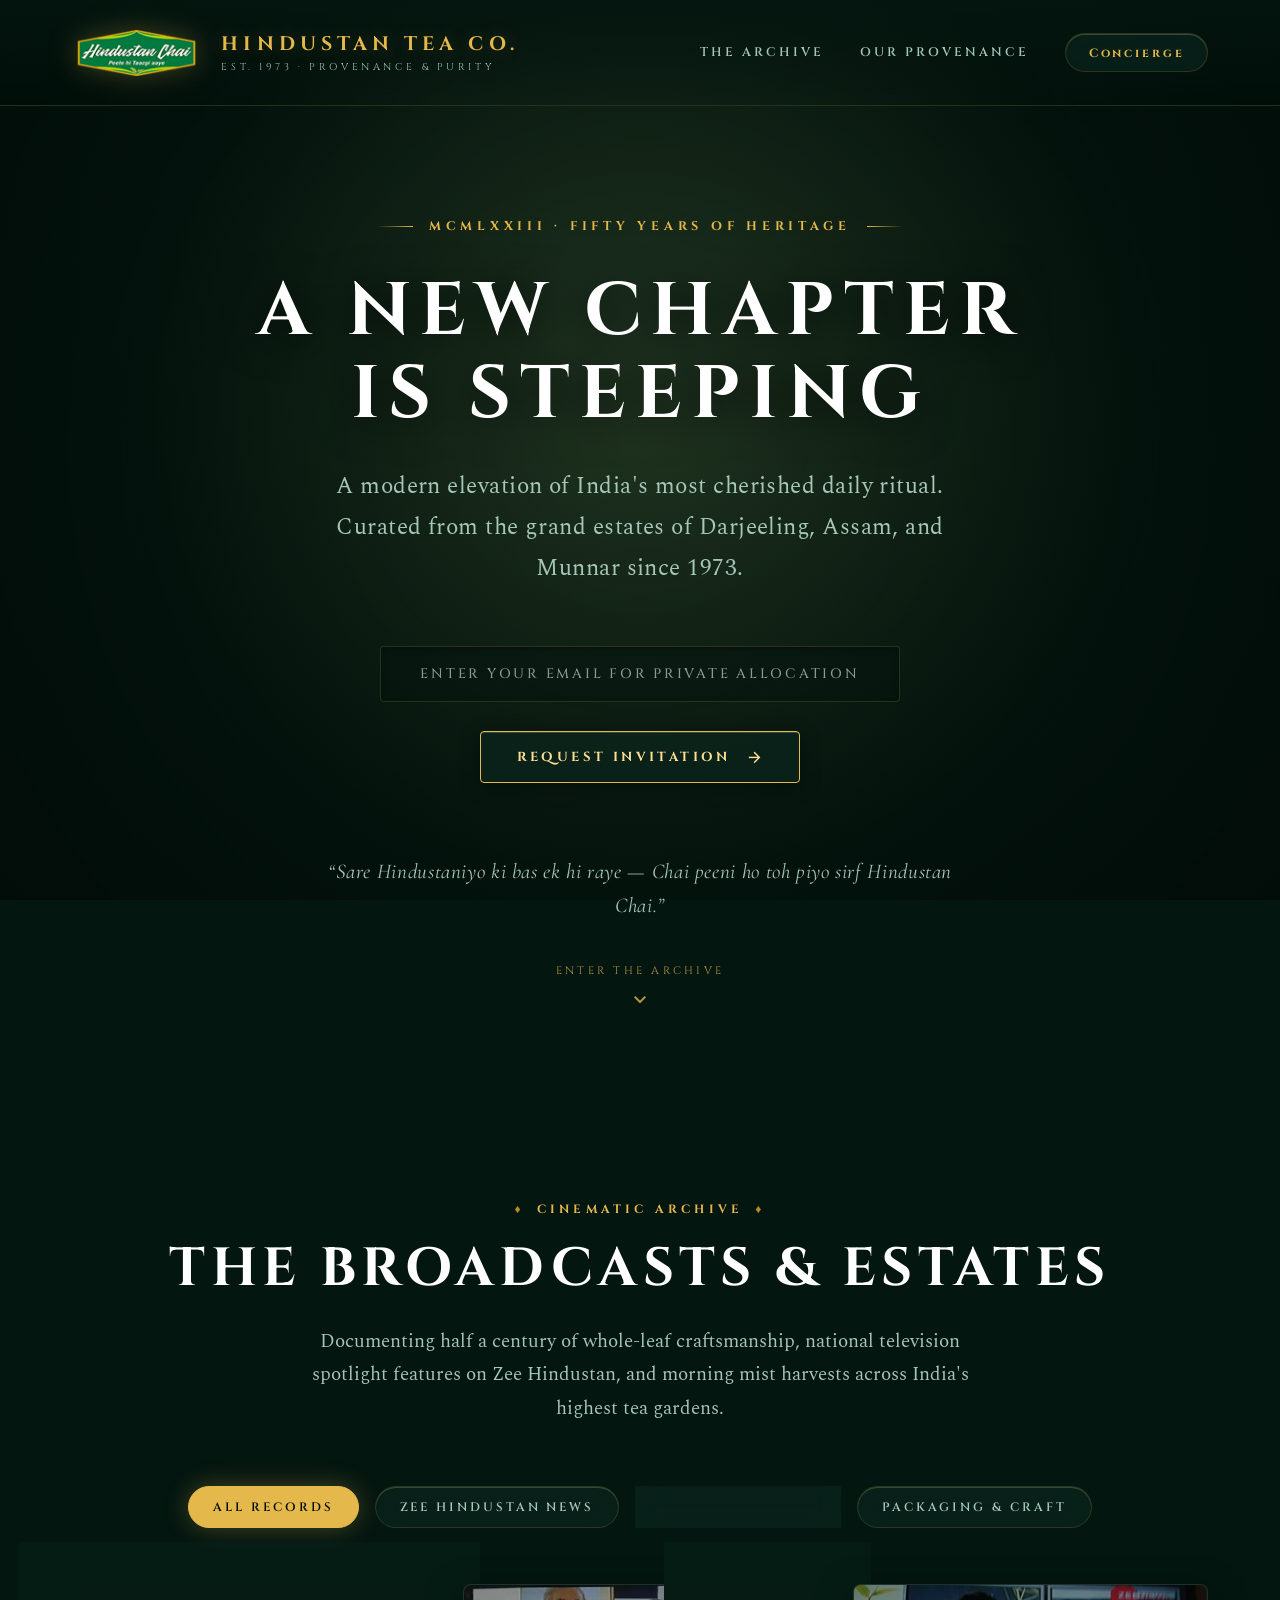
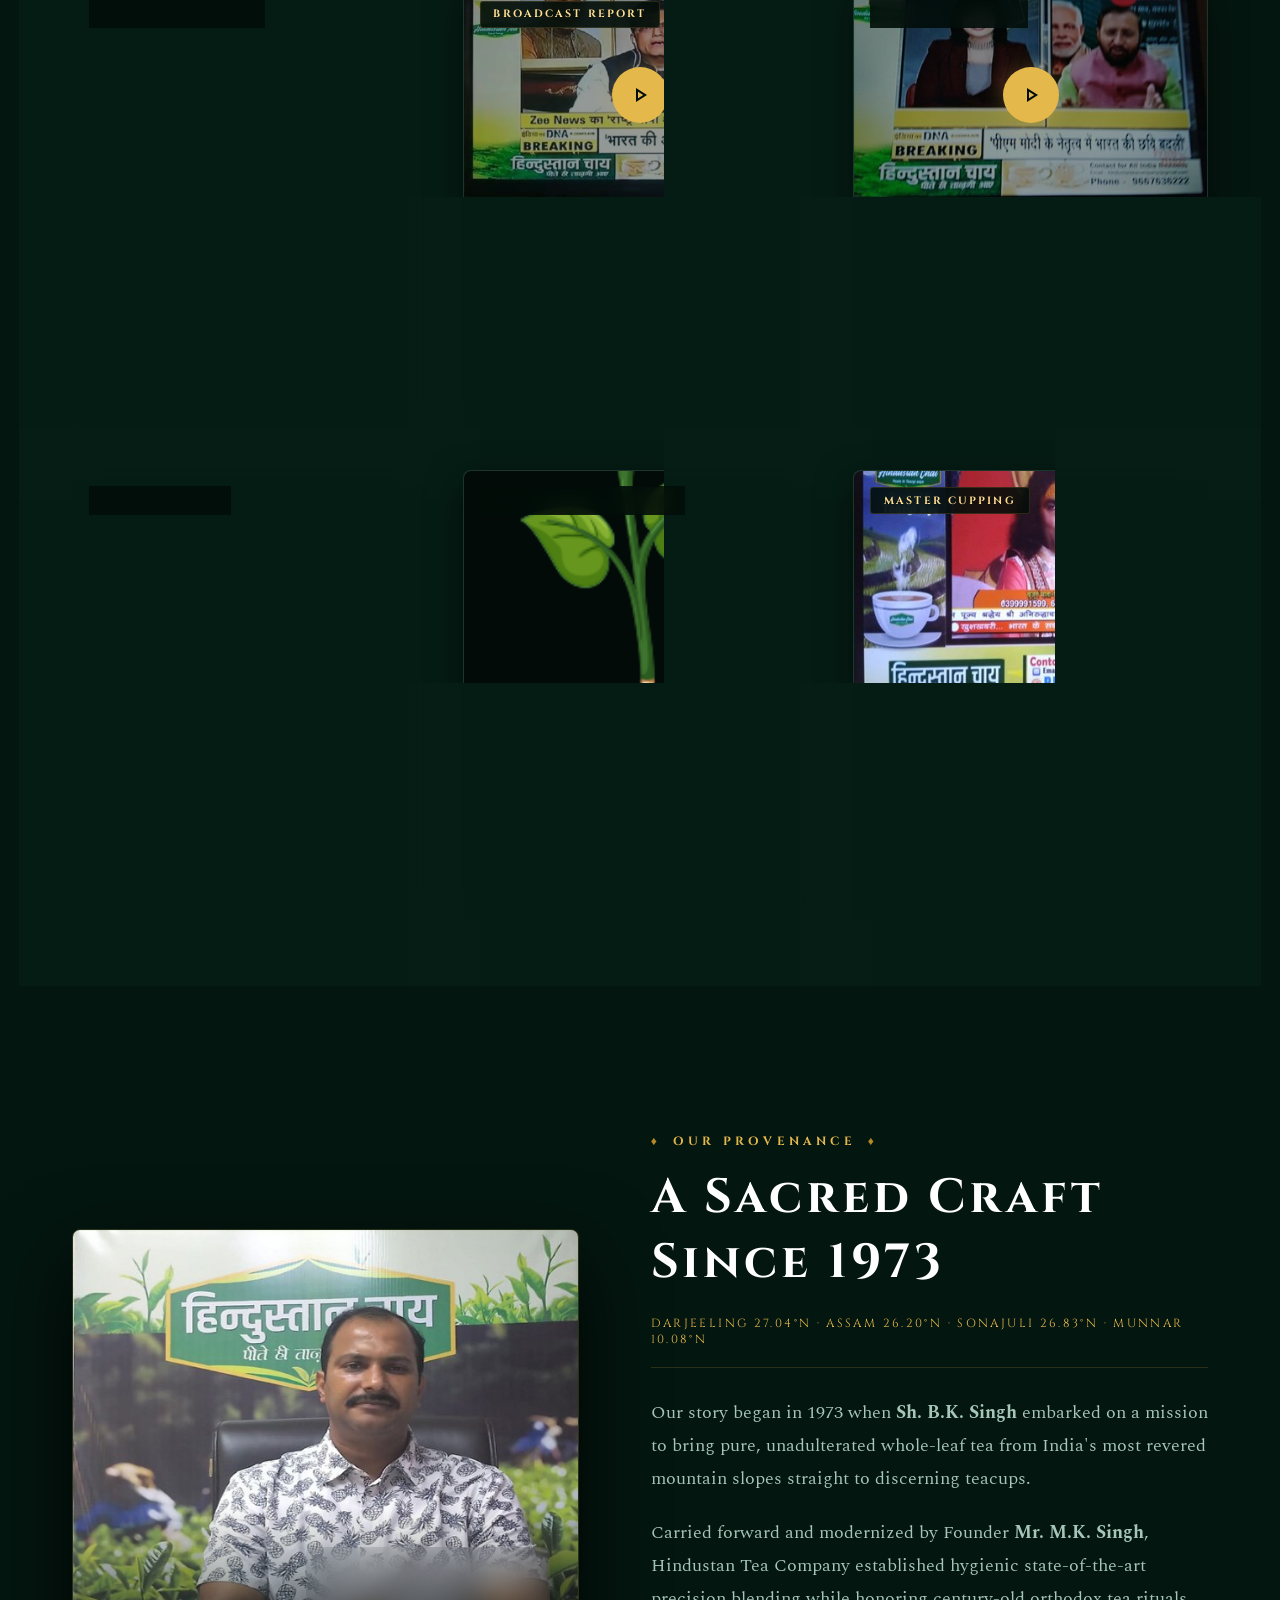
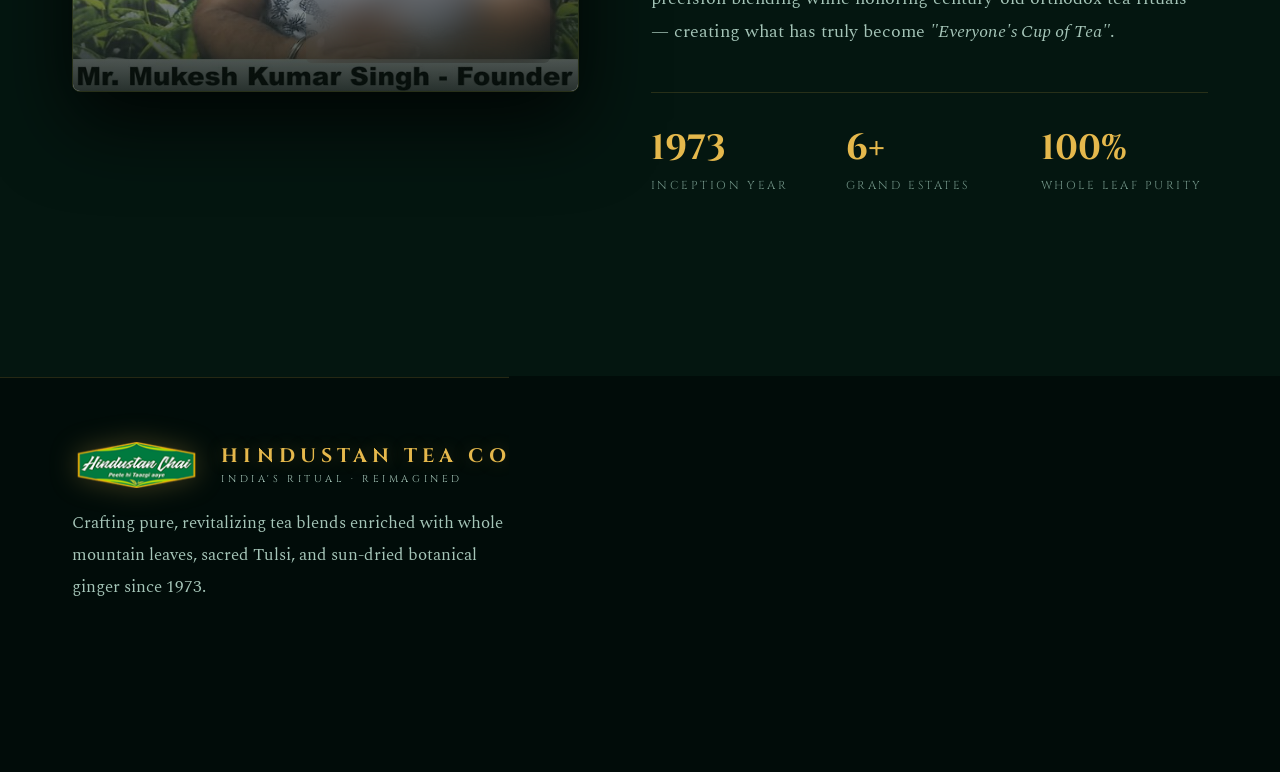
==== index.html @ a5b09a23 "style: elevate typography, editorial rhythm, and directional lighting with Impeccable taste" ====
<!DOCTYPE html>
<html lang="en">
<head>
  <meta charset="UTF-8">
  <meta name="viewport" content="width=device-width, initial-scale=1.0">
  <title>Hindustan Tea Co. — Heritage Since 1973</title>
  <meta name="description" content="Hindustan Tea Company. India's finest tea manufacturer since 1973. Explore our cinematic media archive, national broadcasts, and single-estate provenance.">
  <link rel="stylesheet" href="style.css">
  <link rel="icon" type="image/png" href="assets/legacy/favicon.png">
</head>
<body>

  <!-- A11y Skip Link -->
  <a href="#main-content" class="skip-link">Skip to main content</a>

  <!-- Background Cinematic Video -->
  <div class="video-background-wrapper" aria-hidden="true">
    <video id="bg-video" class="video-background" autoplay loop muted playsinline>
      <source src="assets/videos/tea_bg.mp4" type="video/mp4">
      <source src="https://www.pexels.com/download/video/33536339/" type="video/mp4">
    </video>
    <div class="video-overlay"></div>
  </div>

  <!-- Interactive Ambient Glow -->
  <div class="ambient-glow" id="ambient-glow" aria-hidden="true"></div>

  <!-- Top Navigation Bar -->
  <header class="site-header fade-in-up delay-1" role="banner">
    <a href="#" class="brand-wrapper" aria-label="Hindustan Tea Company Heritage">
      <img src="assets/legacy/w_logo.png" alt="Hindustan Tea Emblem" class="brand-logo-img">
      <div class="brand-text-block">
        <span class="brand-title">HINDUSTAN TEA CO.</span>
        <span class="brand-subtitle">EST. 1973 · PROVENANCE & PURITY</span>
      </div>
    </a>
    <nav class="nav-menu" aria-label="Primary navigation">
      <a href="#media-gallery" class="nav-link">The Archive</a>
      <a href="#legacy-story" class="nav-link">Our Provenance</a>
      <a href="#contact" class="nav-cta">Concierge</a>
    </nav>
  </header>

  <!-- Hero Landmark -->
  <main id="main-content">
    <section class="hero-main" aria-label="Introduction">
      <div class="hero-content">
        
        <!-- Heritage Seal Badge -->
        <div class="badge-wrapper fade-in-up delay-2">
          <div class="heritage-crest">
            <span class="crest-line"></span>
            <span class="crest-text">MCMLXXIII · FIFTY YEARS OF HERITAGE</span>
            <span class="crest-line"></span>
          </div>
        </div>

        <!-- Main Headline -->
        <h1 class="hero-headline fade-in-up delay-3" id="hero-title">
          A NEW CHAPTER IS STEEPING
        </h1>

        <!-- Subtitle Description -->
        <p class="hero-subtitle fade-in-up delay-4">
          A modern elevation of India's most cherished daily ritual. Curated from the grand estates of Darjeeling, Assam, and Munnar since 1973.
        </p>

        <!-- Private Tasting Allocation Form -->
        <form class="invitation-form fade-in-up delay-5" id="invitation-form" novalidate aria-label="Request Private Allocation Tasting">
          <label for="email-input" class="sr-only">Enter your email address for private tasting invitation</label>
          <div class="input-container">
            <input 
              type="email" 
              id="email-input" 
              class="email-input" 
              placeholder="ENTER YOUR EMAIL FOR PRIVATE ALLOCATION" 
              required 
              autocomplete="email"
              aria-describedby="email-hint"
            />
            <span id="email-hint" class="sr-only">We will send an exclusive tasting invitation and archival release notes.</span>
          </div>
          <button type="submit" class="submit-btn" id="submit-btn" aria-label="Request Private Tasting Invitation">
            <span id="btn-text">REQUEST INVITATION</span>
            <span class="material-symbols-outlined" aria-hidden="true">arrow_forward</span>
          </button>
        </form>

        <!-- Success State -->
        <div class="success-message" id="success-message" role="status" aria-live="polite">
          <div class="success-seal">♦</div>
          <p class="success-title">YOUR INVITATION HAS BEEN RESERVED</p>
          <p class="success-sub">Our concierge will deliver exclusive tasting allocation notes directly to your inbox.</p>
        </div>

        <!-- Tagline Quote -->
        <blockquote class="hero-tagline fade-in-up delay-5">
          “Sare Hindustaniyo ki bas ek hi raye — Chai peeni ho toh piyo sirf Hindustan Chai.”
        </blockquote>

        <a href="#media-gallery" class="scroll-indicator" aria-label="Scroll to The Archive">
          <span>ENTER THE ARCHIVE</span>
          <span class="material-symbols-outlined" aria-hidden="true">expand_more</span>
        </a>

      </div>
    </section>

    <!-- =========================================================
         THE ARCHIVE (MEDIA GALLERY & NATIONAL BROADCASTS)
         ========================================================= -->
    <section class="section-wrapper" id="media-gallery" aria-label="The Media Archive">
      <div class="section-header fade-in-up delay-1">
        <div class="editorial-eyebrow">
          <span class="diamond-bullet">♦</span>
          <span>CINEMATIC ARCHIVE</span>
          <span class="diamond-bullet">♦</span>
        </div>
        <h2 class="section-title">THE BROADCASTS & ESTATES</h2>
        <p class="section-desc">
          Documenting half a century of whole-leaf craftsmanship, national television spotlight features on Zee Hindustan, and morning mist harvests across India's highest tea gardens.
        </p>
      </div>

      <!-- Filter Tabs -->
      <div class="gallery-filters" role="tablist" aria-label="Media gallery categories">
        <button class="filter-btn active" data-filter="all" role="tab" aria-selected="true">All Records</button>
        <button class="filter-btn" data-filter="broadcast" role="tab" aria-selected="false">Zee Hindustan News</button>
        <button class="filter-btn" data-filter="estates" role="tab" aria-selected="false">Estate Harvests</button>
        <button class="filter-btn" data-filter="craft" role="tab" aria-selected="false">Packaging & Craft</button>
      </div>

      <!-- Gallery Grid -->
      <div class="gallery-grid" id="gallery-grid">
        
        <!-- Video 1: Featured Broadcast -->
        <div class="gallery-card card-featured" data-category="broadcast" data-type="video" data-src="assets/legacy/tea1.mp4" data-title="Zee Hindustan Prime Feature" data-desc="Special national news broadcast showcasing the purity standards, artisanal blending rituals, and fifty-year legacy of Hindustan Tea Company.">
          <div class="card-media-wrapper">
            <img src="assets/legacy/project_thumb01.jpg" alt="Zee Hindustan Feature Broadcast" class="card-media" loading="lazy">
            <div class="video-play-overlay">
              <div class="play-icon-badge">
                <span class="material-symbols-outlined">play_arrow</span>
              </div>
            </div>
            <span class="card-badge">National Feature</span>
          </div>
          <div class="card-content">
            <span class="card-origin-tag">Zee Hindustan · Broadcast I</span>
            <h3 class="card-title">The Alchemy of Purity</h3>
            <p class="card-subtitle">In-depth television report exploring our orthodox manufacturing facility, rigorous testing protocols, and single-origin leaf procurement.</p>
          </div>
        </div>

        <!-- Video 2 -->
        <div class="gallery-card" data-category="broadcast" data-type="video" data-src="assets/legacy/tea2.mp4" data-title="Zee Hindustan Prime Report" data-desc="Television spotlight covering our botanical Tulsi & Ginger wellness blends distributed to millions across India.">
          <div class="card-media-wrapper">
            <img src="assets/legacy/project_thumb02.jpg" alt="Zee Hindustan Prime Report" class="card-media" loading="lazy">
            <div class="video-play-overlay">
              <div class="play-icon-badge">
                <span class="material-symbols-outlined">play_arrow</span>
              </div>
            </div>
            <span class="card-badge">Broadcast Report</span>
          </div>
          <div class="card-content">
            <span class="card-origin-tag">Zee Hindustan · Broadcast II</span>
            <h3 class="card-title">Every Indian's Daily Cup</h3>
            <p class="card-subtitle">Documenting how Hindustan Chai delivers mountain-fresh briskness from remote high-altitude gardens to urban tea connoisseurs.</p>
          </div>
        </div>

        <!-- Video 3 -->
        <div class="gallery-card" data-category="broadcast" data-type="video" data-src="assets/legacy/news.mp4" data-title="Founder's Vision Spotlight" data-desc="Exclusive broadcast chronicle detailing the transition from single-estate whole-leaf procurement in 1973 to an iconic household name.">
          <div class="card-media-wrapper">
            <img src="assets/legacy/project_thumb03.jpg" alt="Founder's Vision Spotlight" class="card-media" loading="lazy">
            <div class="video-play-overlay">
              <div class="play-icon-badge">
                <span class="material-symbols-outlined">play_arrow</span>
              </div>
            </div>
            <span class="card-badge">Special Profile</span>
          </div>
          <div class="card-content">
            <span class="card-origin-tag">Television Special</span>
            <h3 class="card-title">The Founder's Heritage</h3>
            <p class="card-subtitle">A heritage profile recounting the lifelong journey of Sh. B.K. Singh and Founder Mr. M.K. Singh in perfecting Indian tea craftsmanship.</p>
          </div>
        </div>

        <!-- Image 1: Estates -->
        <div class="gallery-card" data-category="estates" data-type="image" data-src="assets/legacy/project_thumb01.jpeg" data-title="First Flush Darjeeling Terraces" data-desc="Direct procurement from the highest mountain estates of Darjeeling, Assam, and Sonajuli at 6,500 feet elevation.">
          <div class="card-media-wrapper">
            <img src="assets/legacy/project_thumb01.jpeg" alt="Darjeeling Mountain Terraces" class="card-media" loading="lazy">
            <span class="card-badge">Estate Origin</span>
          </div>
          <div class="card-content">
            <span class="card-origin-tag">Darjeeling · 6,500 ft</span>
            <h3 class="card-title">The First Flush Plucking</h3>
            <p class="card-subtitle">Handpicked tender two-leaves-and-a-bud harvested in dawn mountain mist across Darjeeling's steep southern slopes.</p>
          </div>
        </div>

        <!-- Image 2: Craft -->
        <div class="gallery-card" data-category="craft" data-type="image" data-src="assets/legacy/plant_img05.png" data-title="Aroma-Sealed Precision Craft" data-desc="Hermetically sealed multi-layer packaging preserving delicate muscatel top-notes and rich tea polyphenols.">
          <div class="card-media-wrapper">
            <img src="assets/legacy/plant_img05.png" alt="Aroma-Sealed Packaging" class="card-media" loading="lazy">
            <span class="card-badge">Artisanal Packaging</span>
          </div>
          <div class="card-content">
            <span class="card-origin-tag">Hygienic Preservation</span>
            <h3 class="card-title">Aroma-Lock Craftsmanship</h3>
            <p class="card-subtitle">Multi-barrier foil sealing engineered to preserve volatile essential oils, garden freshness, and natural antioxidants.</p>
          </div>
        </div>

        <!-- Image 3: Estates -->
        <div class="gallery-card" data-category="estates" data-type="image" data-src="assets/legacy/project_thumb511.jpeg" data-title="Master Cupping & Sensory Audit" data-desc="Rigorous master cupping and sensory assessment before every single batch release.">
          <div class="card-media-wrapper">
            <img src="assets/legacy/project_thumb511.jpeg" alt="Sensory Cupping Ritual" class="card-media" loading="lazy">
            <span class="card-badge">Master Cupping</span>
          </div>
          <div class="card-content">
            <span class="card-origin-tag">Sensory Laboratory</span>
            <h3 class="card-title">Sensory Cupping Ritual</h3>
            <p class="card-subtitle">Master tasters evaluate liquor clarity, amber brightness, aroma bloom, and brisk finish to ensure uncompromising perfection.</p>
          </div>
        </div>

      </div>
    </section>

    <!-- =========================================================
         HERITAGE BLENDS SHOWCASE (Hidden for now)
         ========================================================= -->
    <section class="section-wrapper" id="tea-blends" aria-label="Our Tea Blends" style="display: none;">
      <div class="section-header">
        <h2 class="section-title">SIGNATURE HERITAGE BLENDS</h2>
        <p class="section-desc">
          Rooted in Ayurvedic herbs and whole-leaf traditions. Bringing blends beyond milk for mindful vitality and daily refreshment.
        </p>
      </div>

      <div class="blends-grid">
        <div class="blend-card">
          <div class="blend-icon-wrapper">
            <img src="assets/legacy/features_img01.png" alt="Tulsi Tea" class="blend-icon-img" loading="lazy">
          </div>
          <h3 class="blend-name">Tulsi Tea</h3>
          <p class="blend-notes">Infused with sacred Holy Basil. Helps relieve daily stress, promotes natural cellular energy, and restores inner equilibrium.</p>
        </div>
        <div class="blend-card">
          <div class="blend-icon-wrapper">
            <img src="assets/legacy/features_img02.png" alt="Ginger Tea" class="blend-icon-img" loading="lazy">
          </div>
          <h3 class="blend-name">Ginger Tea</h3>
          <p class="blend-notes">Sun-dried mountain ginger paired with brisk Assam orthodox leaves to stimulate circulation and soothe digestion.</p>
        </div>
        <div class="blend-card">
          <div class="blend-icon-wrapper">
            <img src="assets/legacy/features_img03.png" alt="Herbal Tea" class="blend-icon-img" loading="lazy">
          </div>
          <h3 class="blend-name">Herbal Tea</h3>
          <p class="blend-notes">A delicate botanical infusion of antioxidant-rich herbs crafted for calm evenings and restorative sleep.</p>
        </div>
        <div class="blend-card">
          <div class="blend-icon-wrapper">
            <img src="assets/legacy/features_img04.png" alt="Orange Tea" class="blend-icon-img" loading="lazy">
          </div>
          <h3 class="blend-name">Orange Tea</h3>
          <p class="blend-notes">Zesty citrus peel and golden leaves that invigorate the senses with vitamin-rich uplifting brightness.</p>
        </div>
      </div>
    </section>

    <!-- =========================================================
         OUR PROVENANCE (1973 LEGACY STORY)
         ========================================================= -->
    <section class="section-wrapper" id="legacy-story" aria-label="Our Story and Heritage">
      <div class="legacy-split">
        
        <div class="legacy-img-frame">
          <img src="assets/legacy/about.jpg" alt="Hindustan Tea Heritage Tea Garden" class="legacy-img" loading="lazy">
          <div class="legacy-img-overlay"></div>
          <div class="legacy-badge-float">
            <span class="legacy-badge-seal">♦</span>
            <div class="legacy-badge-title">50+ YEARS</div>
            <div class="legacy-badge-sub">Of Unbroken Heritage</div>
          </div>
        </div>

        <div class="legacy-text-block">
          <div class="editorial-eyebrow">
            <span class="diamond-bullet">♦</span>
            <span>OUR PROVENANCE</span>
            <span class="diamond-bullet">♦</span>
          </div>
          <h2 class="legacy-heading">A Sacred Craft Since 1973</h2>
          
          <div class="estate-coordinates">
            <span>DARJEELING 27.04°N</span> · <span>ASSAM 26.20°N</span> · <span>SONAJULI 26.83°N</span> · <span>MUNNAR 10.08°N</span>
          </div>

          <p class="legacy-lead-para">
            Our story began in 1973 when <strong>Sh. B.K. Singh</strong> embarked on a mission to bring pure, unadulterated whole-leaf tea from India's most revered mountain slopes straight to discerning teacups.
          </p>
          <p>
            Carried forward and modernized by Founder <strong>Mr. M.K. Singh</strong>, Hindustan Tea Company established hygienic state-of-the-art precision blending while honoring century-old orthodox tea rituals — creating what has truly become <em>"Everyone's Cup of Tea"</em>.
          </p>
          
          <div class="legacy-stats">
            <div class="stat-item">
              <div class="stat-number">1973</div>
              <div class="stat-label">Inception Year</div>
            </div>
            <div class="stat-item">
              <div class="stat-number">6+</div>
              <div class="stat-label">Grand Estates</div>
            </div>
            <div class="stat-item">
              <div class="stat-number">100%</div>
              <div class="stat-label">Whole Leaf Purity</div>
            </div>
          </div>
        </div>

      </div>
    </section>

  </main>

  <!-- =========================================================
       FOOTER & CONCIERGE
       ========================================================= -->
  <footer class="site-footer" id="contact" role="contentinfo">
    <div class="footer-content">
      <div class="footer-top-grid">
        
        <div>
          <div class="brand-wrapper">
            <img src="assets/legacy/w_logo.png" alt="Hindustan Tea Company Emblem" class="brand-logo-img">
            <div class="brand-text-block">
              <span class="brand-title">HINDUSTAN TEA CO.</span>
              <span class="brand-subtitle">INDIA'S RITUAL · REIMAGINED</span>
            </div>
          </div>
          <p class="footer-brand-desc">
            Crafting pure, revitalizing tea blends enriched with whole mountain leaves, sacred Tulsi, and sun-dried botanical ginger since 1973.
          </p>
        </div>

        <div>
          <div class="footer-col-title">Registered Office</div>
          <ul class="footer-contact-list">
            <li class="footer-contact-item">
              <span class="material-symbols-outlined" style="font-size: 1.15rem; color: var(--color-gold-primary);">location_on</span>
              <span>Unit No. 305–308, Plot No. 9, Central Market, Sector-4, Dwarka, New Delhi – 110078</span>
            </li>
          </ul>
        </div>

        <div>
          <div class="footer-col-title">Direct Concierge</div>
          <ul class="footer-contact-list">
            <li class="footer-contact-item">
              <span class="material-symbols-outlined" style="font-size: 1.15rem; color: var(--color-gold-primary);">call</span>
              <a href="tel:+919818554415">+91 98185 54415</a>
            </li>
            <li class="footer-contact-item">
              <span class="material-symbols-outlined" style="font-size: 1.15rem; color: var(--color-gold-primary);">mail</span>
              <a href="mailto:hindustanchaibyhtc@gmail.com">hindustanchaibyhtc@gmail.com</a>
            </li>
            <li class="footer-contact-item">
              <span class="material-symbols-outlined" style="font-size: 1.15rem; color: var(--color-gold-primary);">chat</span>
              <a href="https://api.whatsapp.com/send?phone=919818554415&text=Hi%20Hindustan%20Tea%20Company" target="_blank" rel="noopener noreferrer">WhatsApp Direct</a>
            </li>
            <li class="footer-contact-item">
              <span class="material-symbols-outlined" style="font-size: 1.15rem; color: var(--color-gold-primary);">photo_camera</span>
              <a href="https://www.instagram.com/h.tea.c_/" target="_blank" rel="noopener noreferrer">Instagram: @h.tea.c_</a>
            </li>
          </ul>
        </div>

      </div>

      <div class="footer-bottom-bar">
        <div class="copyright-text">© 1973–2026 Hindustan Tea Company. Crafted with Pride in India.</div>
        <div class="social-links">
          <a href="https://www.instagram.com/h.tea.c_/" target="_blank" rel="noopener noreferrer" class="social-link" aria-label="Follow Hindustan Tea Company on Instagram @h.tea.c_">Instagram (@h.tea.c_)</a>
          <a href="https://www.linkedin.com/company/hindustan-tea-company/" target="_blank" rel="noopener noreferrer" class="social-link" aria-label="Visit Hindustan Tea Company LinkedIn">LinkedIn</a>
          <a href="https://api.whatsapp.com/send?phone=919818554415&text=Hi%20Hindustan%20Tea%20Company" target="_blank" rel="noopener noreferrer" class="social-link" aria-label="Chat on WhatsApp">WhatsApp Direct</a>
        </div>
      </div>
    </div>
  </footer>

  <!-- =========================================================
       INTERACTIVE LIGHTBOX MODAL
       ========================================================= -->
  <div class="lightbox-backdrop" id="lightbox-backdrop" role="dialog" aria-modal="true" aria-hidden="true">
    <div class="lightbox-container" role="document">
      <button class="lightbox-close" id="lightbox-close" aria-label="Close media preview">✕</button>
      <div class="lightbox-media-box" id="lightbox-media-box">
        <!-- Injected via JavaScript -->
      </div>
      <div class="lightbox-caption">
        <h3 class="lightbox-title" id="lightbox-title"></h3>
        <p class="lightbox-desc" id="lightbox-desc"></p>
      </div>
    </div>
  </div>

  <script src="script.js"></script>
</body>
</html>
---- style.css ----
/* =========================================================
   Hindustan Tea Co. — Modern Heritage Design System
   Refined with Impeccable Taste, Editorial Rhythm & Prestige
   Zero Dependencies · Pure Vanilla CSS
   ========================================================= */

@import url('https://fonts.googleapis.com/css2?family=Cinzel:wght@500;600;700;800;900&family=Cormorant+Garamond:ital,wght@0,400;0,500;0,600;0,700;1,400;1,600&family=Spectral:ital,wght@0,300;0,400;0,500;1,300;1,400&display=swap');
@import url('https://fonts.googleapis.com/css2?family=Material+Symbols+Outlined:wght,FILL@100..700,0..1&display=swap');

:root {
  /* Imperial Emerald & Obsidian Base */
  --color-bg-deep: #020d09;
  --color-bg-base: #041610;
  --color-bg-surface: #072017;
  --color-bg-elevated: #0b2c21;
  --color-surface-card: rgba(7, 30, 23, 0.82);
  --color-surface-glass: rgba(11, 40, 31, 0.58);
  
  /* Darjeeling Gold & Burnished Amber */
  --color-gold-primary: #e5b84c;
  --color-gold-bright: #ffdf91;
  --color-gold-light: #fff0c7;
  --color-gold-deep: #b88a25;
  --color-gold-glow: rgba(229, 184, 76, 0.28);
  --color-gold-glow-soft: rgba(229, 184, 76, 0.12);
  
  /* Himalayan Sage & Bone Ivory Neutrals */
  --color-ivory-light: #fafcfb;
  --color-sage-light: #d8ece3;
  --color-sage-muted: #a6c6b9;
  --color-sage-dim: #719386;
  
  /* Precision Borders & Directional Lighting */
  --color-border-subtle: rgba(229, 184, 76, 0.16);
  --color-border-hover: rgba(229, 184, 76, 0.48);
  --color-border-card: rgba(166, 198, 185, 0.14);
  --color-highlight-top: inset 0 1px 0 rgba(255, 235, 175, 0.2);
  --color-focus: #ffdf91;
  --color-error: #ff7d70;
  
  /* Typography Roles */
  --font-display: 'Cinzel', serif;
  --font-serif: 'Cormorant Garamond', Georgia, serif;
  --font-body: 'Spectral', Georgia, serif;
  
  /* Spacing & Layout Tokens */
  --container-max: 1380px;
  --margin-desktop: 4.5rem;
  --margin-mobile: 1.5rem;
  --ease-expo: cubic-bezier(0.16, 1, 0.3, 1);
  --ease-smooth: cubic-bezier(0.22, 1, 0.36, 1);
  --transition-fast: 0.25s var(--ease-smooth);
  --transition-normal: 0.4s var(--ease-expo);
  --transition-slow: 0.8s var(--ease-expo);
}

/* Reset & Box Sizing */
*, *::before, *::after {
  box-sizing: border-box;
  margin: 0;
  padding: 0;
}

html {
  scroll-behavior: smooth;
}

/* Accessible Screen Reader Only */
.sr-only {
  position: absolute;
  width: 1px;
  height: 1px;
  padding: 0;
  margin: -1px;
  overflow: hidden;
  clip: rect(0, 0, 0, 0);
  white-space: nowrap;
  border: 0;
}

/* Skip Link */
.skip-link {
  position: absolute;
  top: -100px;
  left: 1.5rem;
  background: var(--color-gold-primary);
  color: var(--color-bg-deep);
  padding: 0.75rem 1.25rem;
  font-family: var(--font-display);
  font-size: 0.82rem;
  font-weight: 700;
  letter-spacing: 0.18em;
  text-decoration: none;
  z-index: 1000;
  border-radius: 2px;
  transition: top 0.3s ease;
}

.skip-link:focus {
  top: 1.5rem;
}

/* Themed Browser Surfaces */
::selection {
  background-color: var(--color-gold-primary);
  color: var(--color-bg-deep);
}

::-webkit-scrollbar {
  width: 7px;
}

::-webkit-scrollbar-track {
  background: var(--color-bg-deep);
}

::-webkit-scrollbar-thumb {
  background: var(--color-bg-surface);
  border-radius: 4px;
  border: 1px solid var(--color-border-subtle);
}

::-webkit-scrollbar-thumb:hover {
  background: var(--color-gold-deep);
}

body {
  width: 100%;
  min-height: 100vh;
  background-color: var(--color-bg-base);
  color: var(--color-ivory-light);
  font-family: var(--font-body);
  overflow-x: hidden;
  -webkit-font-smoothing: antialiased;
  -moz-osx-font-smoothing: grayscale;
  caret-color: var(--color-gold-primary);
  display: flex;
  flex-direction: column;
  position: relative;
}

:focus-visible {
  outline: 2px solid var(--color-focus);
  outline-offset: 4px;
}

/* =========================================================
   BACKGROUND CINEMATIC VIDEO & AMBIENT DEPTH
   ========================================================= */
.video-background-wrapper {
  position: fixed;
  inset: 0;
  width: 100%;
  height: 100%;
  z-index: 0;
  overflow: hidden;
  pointer-events: none;
  background: radial-gradient(circle at 50% 35%, #0d3327 0%, #061e16 45%, #020e0a 100%);
}

.video-background {
  width: 100%;
  height: 100%;
  object-fit: cover;
  transform: scale(1.08);
  filter: blur(10px) brightness(0.6) saturate(1.15) contrast(1.08);
  opacity: 0;
  transition: opacity 2.2s cubic-bezier(0.16, 1, 0.3, 1),
              transform 3.8s cubic-bezier(0.16, 1, 0.3, 1),
              filter 2.4s cubic-bezier(0.16, 1, 0.3, 1);
  will-change: opacity, transform, filter;
}

.video-background.is-loaded {
  opacity: 1;
  transform: scale(1.03);
  filter: blur(0px) brightness(0.78) saturate(1.15) contrast(1.08);
}

.video-overlay {
  position: absolute;
  inset: 0;
  background: radial-gradient(circle at center, rgba(4, 22, 16, 0.42) 0%, rgba(2, 13, 9, 0.88) 100%);
  z-index: 1;
}

/* Interactive Ambient Glow Canvas */
.ambient-glow {
  position: fixed;
  inset: 0;
  width: 100%;
  height: 100%;
  background: radial-gradient(circle at var(--mouse-x, 50%) var(--mouse-y, 45%), rgba(229, 184, 76, 0.11) 0%, transparent 65%);
  pointer-events: none;
  z-index: 2;
  transition: background 0.15s ease-out;
}

/* =========================================================
   SITE HEADER & NAVIGATION
   ========================================================= */
.site-header {
  position: relative;
  z-index: 20;
  width: 100%;
  max-width: var(--container-max);
  margin: 0 auto;
  padding: 1.85rem var(--margin-desktop);
  display: flex;
  justify-content: space-between;
  align-items: center;
  border-bottom: 1px solid var(--color-border-subtle);
  background: linear-gradient(180deg, rgba(4, 22, 16, 0.85) 0%, transparent 100%);
}

.brand-wrapper {
  display: flex;
  align-items: center;
  gap: 1.25rem;
  text-decoration: none;
}

.brand-logo-img {
  height: 46px;
  width: auto;
  object-fit: contain;
  filter: drop-shadow(0 0 14px var(--color-gold-glow));
  transition: transform var(--transition-normal);
}

.brand-wrapper:hover .brand-logo-img {
  transform: scale(1.05);
}

.brand-text-block {
  display: flex;
  flex-direction: column;
}

.brand-title {
  font-family: var(--font-display);
  font-size: 1.22rem;
  letter-spacing: 0.26em;
  font-weight: 700;
  color: var(--color-gold-primary);
  text-transform: uppercase;
  text-shadow: 0 0 18px var(--color-gold-glow);
  transition: var(--transition-normal);
}

.brand-subtitle {
  font-family: var(--font-display);
  font-size: 0.62rem;
  letter-spacing: 0.36em;
  color: var(--color-sage-muted);
  text-transform: uppercase;
  margin-top: 3px;
}

.brand-wrapper:hover .brand-title {
  color: #fff;
  text-shadow: 0 0 24px rgba(255, 223, 145, 0.6);
}

.nav-menu {
  display: flex;
  align-items: center;
  gap: 2.25rem;
}

.nav-link {
  color: var(--color-sage-muted);
  text-decoration: none;
  font-family: var(--font-display);
  font-size: 0.78rem;
  font-weight: 600;
  letter-spacing: 0.24em;
  text-transform: uppercase;
  transition: var(--transition-normal);
  padding: 0.5rem 0;
  position: relative;
}

.nav-link::after {
  content: '';
  position: absolute;
  bottom: 0;
  left: 0;
  width: 100%;
  height: 1px;
  background: var(--color-gold-primary);
  transform: scaleX(0);
  transform-origin: left;
  transition: transform 0.35s var(--ease-expo);
}

.nav-link:hover {
  color: var(--color-gold-bright);
}

.nav-link:hover::after {
  transform: scaleX(1);
}

.nav-cta {
  font-family: var(--font-display);
  font-size: 0.75rem;
  letter-spacing: 0.24em;
  font-weight: 700;
  color: var(--color-gold-primary);
  border: 1px solid var(--color-border-subtle);
  padding: 0.65rem 1.4rem;
  border-radius: 30px;
  background: var(--color-surface-glass);
  backdrop-filter: blur(12px);
  text-decoration: none;
  transition: var(--transition-normal);
  box-shadow: var(--color-highlight-top);
}

.nav-cta:hover {
  background: var(--color-gold-primary);
  color: var(--color-bg-deep);
  border-color: var(--color-gold-primary);
  box-shadow: 0 0 24px var(--color-gold-glow);
  transform: translateY(-2px);
}

/* =========================================================
   HERO SECTION & PRIVATE TASTING ALLOCATION
   ========================================================= */
.hero-main {
  position: relative;
  z-index: 10;
  width: 100%;
  max-width: var(--container-max);
  margin: 0 auto;
  padding: 6.5rem var(--margin-desktop) 5rem;
  display: flex;
  flex-direction: column;
  align-items: center;
  justify-content: center;
  text-align: center;
  min-height: 82vh;
}

.hero-content {
  max-width: 920px;
  width: 100%;
  display: flex;
  flex-direction: column;
  align-items: center;
}

.badge-wrapper {
  margin-bottom: 2.25rem;
}

.heritage-crest {
  display: inline-flex;
  align-items: center;
  gap: 1rem;
}

.crest-line {
  width: 36px;
  height: 1px;
  background: linear-gradient(90deg, transparent, var(--color-gold-primary));
}

.crest-line:last-child {
  background: linear-gradient(90deg, var(--color-gold-primary), transparent);
}

.crest-text {
  font-family: var(--font-display);
  font-size: 0.78rem;
  font-weight: 700;
  letter-spacing: 0.38em;
  text-transform: uppercase;
  color: var(--color-gold-primary);
  text-shadow: 0 0 12px var(--color-gold-glow-soft);
}

.hero-headline {
  font-family: var(--font-display);
  font-size: clamp(2.6rem, 5.8vw, 4.8rem);
  font-weight: 700;
  line-height: 1.12;
  letter-spacing: 0.12em;
  text-transform: uppercase;
  color: #ffffff;
  margin-bottom: 1.85rem;
  text-wrap: balance;
  text-shadow: 0 4px 40px rgba(0, 0, 0, 0.9);
  transition: var(--transition-normal);
}

.hero-headline:hover {
  text-shadow: 0 0 35px rgba(229, 184, 76, 0.35), 0 4px 40px rgba(0, 0, 0, 0.9);
}

.hero-subtitle {
  font-family: var(--font-body);
  font-size: clamp(1.18rem, 2vw, 1.42rem);
  font-weight: 400;
  line-height: 1.8;
  color: var(--color-sage-muted);
  max-width: 680px;
  margin: 0 auto 3.5rem;
  letter-spacing: 0.02em;
}

/* Private Allocation Form */
.invitation-form {
  width: 100%;
  max-width: 520px;
  margin: 0 auto;
  position: relative;
}

.input-container {
  position: relative;
  width: 100%;
  margin-bottom: 1.85rem;
}

.email-input {
  width: 100%;
  min-height: 56px;
  background: rgba(4, 22, 16, 0.45);
  border: 1px solid var(--color-border-subtle);
  padding: 0.95rem 1.4rem;
  font-family: var(--font-display);
  font-size: 0.86rem;
  letter-spacing: 0.22em;
  font-weight: 500;
  text-align: center;
  color: #ffffff;
  outline: none;
  border-radius: 4px;
  transition: var(--transition-normal);
  box-shadow: inset 0 2px 6px rgba(0, 0, 0, 0.4);
}

.email-input::placeholder {
  color: rgba(216, 236, 227, 0.62);
  letter-spacing: 0.2em;
}

.email-input:focus {
  border-color: var(--color-gold-primary);
  background: rgba(7, 30, 23, 0.75);
  box-shadow: 0 0 25px var(--color-gold-glow), inset 0 2px 6px rgba(0, 0, 0, 0.3);
}

.email-input.error {
  border-color: var(--color-error);
  animation: shake 0.4s ease-in-out;
}

@keyframes shake {
  0%, 100% { transform: translateX(0); }
  25% { transform: translateX(-6px); }
  75% { transform: translateX(6px); }
}

.submit-btn {
  display: inline-flex;
  align-items: center;
  justify-content: center;
  gap: 0.85rem;
  min-height: 52px;
  background: var(--color-surface-glass);
  border: 1px solid var(--color-gold-primary);
  color: var(--color-gold-bright);
  font-family: var(--font-display);
  font-size: 0.82rem;
  font-weight: 700;
  letter-spacing: 0.26em;
  text-transform: uppercase;
  cursor: pointer;
  padding: 0.9rem 2.2rem;
  transition: var(--transition-normal);
  border-radius: 4px;
  box-shadow: var(--color-highlight-top), 0 4px 20px rgba(0, 0, 0, 0.4);
}

.submit-btn:hover {
  background: var(--color-gold-primary);
  color: var(--color-bg-deep);
  box-shadow: 0 0 30px var(--color-gold-glow);
  transform: translateY(-2px);
}

.submit-btn:active {
  transform: translateY(0);
}

.submit-btn .material-symbols-outlined {
  font-size: 1.2rem;
  transition: transform 0.3s var(--ease-expo);
}

.submit-btn:hover .material-symbols-outlined {
  transform: translateX(6px);
}

/* Success Plaque */
.success-message {
  display: none;
  padding: 2.25rem 2.75rem;
  background: var(--color-surface-card);
  border: 1px solid var(--color-gold-primary);
  border-radius: 8px;
  backdrop-filter: blur(20px);
  box-shadow: 0 24px 60px rgba(0, 0, 0, 0.75), var(--color-highlight-top);
  animation: plaqueArrival 0.7s var(--ease-expo) forwards;
  max-width: 520px;
}

.success-seal {
  font-size: 1.5rem;
  color: var(--color-gold-primary);
  margin-bottom: 0.75rem;
}

.success-title {
  color: var(--color-gold-bright);
  font-family: var(--font-display);
  font-size: 0.94rem;
  letter-spacing: 0.22em;
  font-weight: 700;
  margin-bottom: 0.5rem;
}

.success-sub {
  font-family: var(--font-body);
  font-size: 0.98rem;
  color: var(--color-sage-muted);
  line-height: 1.6;
}

@keyframes plaqueArrival {
  from { opacity: 0; transform: translateY(16px) scale(0.96); }
  to { opacity: 1; transform: translateY(0) scale(1); }
}

.hero-tagline {
  margin-top: 4.5rem;
  font-family: var(--font-serif);
  font-size: 1.32rem;
  font-style: italic;
  color: var(--color-sage-muted);
  letter-spacing: 0.03em;
  line-height: 1.6;
  max-width: 640px;
}

.scroll-indicator {
  margin-top: 2.5rem;
  display: inline-flex;
  flex-direction: column;
  align-items: center;
  gap: 0.6rem;
  color: var(--color-gold-primary);
  text-decoration: none;
  font-family: var(--font-display);
  font-size: 0.68rem;
  letter-spacing: 0.3em;
  text-transform: uppercase;
  opacity: 0.8;
  transition: var(--transition-normal);
}

.scroll-indicator:hover {
  opacity: 1;
  color: var(--color-gold-bright);
}

.scroll-indicator .material-symbols-outlined {
  animation: floatDown 2.4s infinite var(--ease-smooth);
}

@keyframes floatDown {
  0%, 100% { transform: translateY(0); opacity: 0.7; }
  50% { transform: translateY(5px); opacity: 1; }
}

/* =========================================================
   EDITORIAL SECTION STYLING & ACCENTS
   ========================================================= */
.section-wrapper {
  position: relative;
  z-index: 10;
  width: 100%;
  max-width: var(--container-max);
  margin: 0 auto;
  padding: 6.5rem var(--margin-desktop);
}

.section-header {
  text-align: center;
  margin-bottom: 3.75rem;
}

.editorial-eyebrow {
  display: inline-flex;
  align-items: center;
  gap: 0.75rem;
  font-family: var(--font-display);
  font-size: 0.75rem;
  font-weight: 700;
  letter-spacing: 0.35em;
  color: var(--color-gold-primary);
  text-transform: uppercase;
  margin-bottom: 1rem;
}

.diamond-bullet {
  color: var(--color-gold-deep);
  font-size: 0.75rem;
}

.section-title {
  font-family: var(--font-display);
  font-size: clamp(2.2rem, 4.2vw, 3.4rem);
  font-weight: 700;
  letter-spacing: 0.1em;
  text-transform: uppercase;
  color: #ffffff;
  margin-bottom: 1.25rem;
}

.section-desc {
  font-family: var(--font-body);
  font-size: 1.18rem;
  color: var(--color-sage-muted);
  max-width: 660px;
  margin: 0 auto;
  line-height: 1.8;
}

/* Filter Tabs */
.gallery-filters {
  display: flex;
  justify-content: center;
  flex-wrap: wrap;
  gap: 1rem;
  margin-bottom: 3.5rem;
}

.filter-btn {
  background: var(--color-surface-glass);
  border: 1px solid var(--color-border-subtle);
  color: var(--color-sage-muted);
  font-family: var(--font-display);
  font-size: 0.76rem;
  font-weight: 600;
  letter-spacing: 0.24em;
  text-transform: uppercase;
  padding: 0.7rem 1.5rem;
  border-radius: 30px;
  cursor: pointer;
  transition: var(--transition-normal);
  backdrop-filter: blur(12px);
  box-shadow: var(--color-highlight-top);
}

.filter-btn:hover {
  border-color: var(--color-border-hover);
  color: var(--color-gold-bright);
}

.filter-btn.active {
  background: var(--color-gold-primary);
  color: var(--color-bg-deep);
  border-color: var(--color-gold-primary);
  box-shadow: 0 0 24px var(--color-gold-glow);
}

/* =========================================================
   MEDIA ARCHIVE GRID (EDITORIAL CADENCE)
   ========================================================= */
.gallery-grid {
  display: grid;
  grid-template-columns: repeat(3, 1fr);
  gap: 2.25rem;
}

.gallery-card {
  background: var(--color-surface-card);
  border: 1px solid var(--color-border-card);
  border-radius: 8px;
  overflow: hidden;
  position: relative;
  transition: transform var(--transition-normal), box-shadow var(--transition-normal), border-color var(--transition-normal);
  display: flex;
  flex-direction: column;
  cursor: pointer;
  backdrop-filter: blur(14px);
  box-shadow: var(--color-highlight-top), 0 12px 35px rgba(0, 0, 0, 0.5);
}

.gallery-card:hover {
  transform: translateY(-8px);
  border-color: var(--color-border-hover);
  box-shadow: var(--color-highlight-top), 0 24px 60px rgba(0, 0, 0, 0.7), 0 0 35px var(--color-gold-glow-soft);
}

.card-media-wrapper {
  position: relative;
  width: 100%;
  aspect-ratio: 16 / 10;
  overflow: hidden;
  background: #020b08;
}

.card-media {
  width: 100%;
  height: 100%;
  object-fit: cover;
  transition: transform 0.9s var(--ease-expo), filter 0.9s var(--ease-expo);
}

.gallery-card:hover .card-media {
  transform: scale(1.07);
  filter: brightness(1.08);
}

.video-play-overlay {
  position: absolute;
  inset: 0;
  background: rgba(2, 13, 9, 0.42);
  display: flex;
  align-items: center;
  justify-content: center;
  transition: background var(--transition-fast);
}

.gallery-card:hover .video-play-overlay {
  background: rgba(2, 13, 9, 0.22);
}

.play-icon-badge {
  width: 56px;
  height: 56px;
  border-radius: 50%;
  background: var(--color-gold-primary);
  color: var(--color-bg-deep);
  display: flex;
  align-items: center;
  justify-content: center;
  box-shadow: 0 0 25px var(--color-gold-glow);
  transition: transform 0.4s var(--ease-expo), background 0.3s ease;
}

.gallery-card:hover .play-icon-badge {
  transform: scale(1.12);
  background: #ffffff;
}

.card-badge {
  position: absolute;
  top: 1rem;
  left: 1rem;
  background: rgba(2, 13, 9, 0.88);
  border: 1px solid var(--color-border-subtle);
  color: var(--color-gold-bright);
  font-family: var(--font-display);
  font-size: 0.66rem;
  font-weight: 700;
  letter-spacing: 0.2em;
  padding: 0.35rem 0.8rem;
  border-radius: 3px;
  text-transform: uppercase;
  backdrop-filter: blur(10px);
}

.card-content {
  padding: 1.75rem;
  display: flex;
  flex-direction: column;
  flex: 1;
}

.card-origin-tag {
  font-family: var(--font-display);
  font-size: 0.68rem;
  letter-spacing: 0.22em;
  color: var(--color-gold-deep);
  text-transform: uppercase;
  margin-bottom: 0.6rem;
}

.card-title {
  font-family: var(--font-serif);
  font-size: 1.45rem;
  color: #ffffff;
  margin-bottom: 0.65rem;
  line-height: 1.3;
  transition: color var(--transition-fast);
}

.gallery-card:hover .card-title {
  color: var(--color-gold-primary);
}

.card-subtitle {
  font-family: var(--font-body);
  font-size: 0.98rem;
  color: var(--color-sage-muted);
  line-height: 1.7;
}

/* =========================================================
   OUR PROVENANCE (1973 LEGACY STORY)
   ========================================================= */
.legacy-split {
  display: grid;
  grid-template-columns: 1fr 1.1fr;
  gap: 4.5rem;
  align-items: center;
}

.legacy-img-frame {
  position: relative;
  border-radius: 8px;
  overflow: hidden;
  border: 1px solid var(--color-border-subtle);
  box-shadow: 0 30px 80px rgba(0, 0, 0, 0.8), var(--color-highlight-top);
}

.legacy-img {
  width: 100%;
  height: 100%;
  object-fit: cover;
  display: block;
}

.legacy-img-overlay {
  position: absolute;
  inset: 0;
  background: linear-gradient(180deg, transparent 60%, rgba(2, 13, 9, 0.85) 100%);
}

.legacy-badge-float {
  position: absolute;
  bottom: 1.75rem;
  right: 1.75rem;
  background: rgba(4, 22, 16, 0.92);
  border: 1px solid var(--color-gold-primary);
  padding: 1.25rem 1.75rem;
  border-radius: 6px;
  backdrop-filter: blur(16px);
  text-align: center;
  box-shadow: var(--color-highlight-top), 0 16px 40px rgba(0, 0, 0, 0.7);
}

.legacy-badge-seal {
  font-size: 0.9rem;
  color: var(--color-gold-primary);
  display: block;
  margin-bottom: 0.25rem;
}

.legacy-badge-title {
  font-family: var(--font-display);
  font-size: 1.35rem;
  font-weight: 700;
  color: var(--color-gold-primary);
}

.legacy-badge-sub {
  font-family: var(--font-display);
  font-size: 0.68rem;
  letter-spacing: 0.22em;
  color: var(--color-sage-muted);
  text-transform: uppercase;
  margin-top: 0.25rem;
}

.legacy-heading {
  font-family: var(--font-display);
  font-size: clamp(2.2rem, 3.8vw, 3rem);
  font-weight: 700;
  letter-spacing: 0.08em;
  color: #ffffff;
  margin-bottom: 1.25rem;
}

.estate-coordinates {
  font-family: var(--font-display);
  font-size: 0.74rem;
  letter-spacing: 0.2em;
  color: var(--color-gold-primary);
  margin-bottom: 1.75rem;
  padding-bottom: 1.25rem;
  border-bottom: 1px solid var(--color-border-subtle);
}

.legacy-lead-para {
  font-family: var(--font-serif);
  font-size: 1.35rem;
  line-height: 1.75;
  color: var(--color-ivory-light);
  margin-bottom: 1.25rem;
}

.legacy-text-block p {
  font-family: var(--font-body);
  font-size: 1.12rem;
  line-height: 1.85;
  color: var(--color-sage-muted);
  margin-bottom: 1.25rem;
}

.legacy-stats {
  display: grid;
  grid-template-columns: repeat(3, 1fr);
  gap: 1.75rem;
  margin-top: 2.75rem;
  padding-top: 2rem;
  border-top: 1px solid var(--color-border-subtle);
}

.stat-item {
  text-align: left;
}

.stat-number {
  font-family: var(--font-display);
  font-size: 2.2rem;
  font-weight: 700;
  color: var(--color-gold-primary);
}

.stat-label {
  font-family: var(--font-display);
  font-size: 0.72rem;
  letter-spacing: 0.22em;
  color: var(--color-sage-dim);
  text-transform: uppercase;
  margin-top: 0.35rem;
}

/* =========================================================
   LIGHTBOX MODAL FOR VIDEOS & IMAGES
   ========================================================= */
.lightbox-backdrop {
  position: fixed;
  inset: 0;
  background: rgba(1, 8, 6, 0.95);
  backdrop-filter: blur(20px);
  z-index: 200;
  display: none;
  align-items: center;
  justify-content: center;
  opacity: 0;
  transition: opacity 0.35s var(--ease-expo);
  padding: 2rem;
}

.lightbox-backdrop.active {
  display: flex;
  opacity: 1;
}

.lightbox-container {
  max-width: 980px;
  width: 100%;
  position: relative;
  background: var(--color-bg-surface);
  border: 1px solid var(--color-border-hover);
  border-radius: 8px;
  overflow: hidden;
  box-shadow: 0 35px 90px rgba(0, 0, 0, 0.9), var(--color-highlight-top);
  transform: scale(0.96);
  transition: transform 0.4s var(--ease-expo);
}

.lightbox-backdrop.active .lightbox-container {
  transform: scale(1);
}

.lightbox-close {
  position: absolute;
  top: 1rem;
  right: 1rem;
  background: rgba(2, 13, 9, 0.85);
  border: 1px solid var(--color-border-subtle);
  border-radius: 50%;
  width: 44px;
  height: 44px;
  display: flex;
  align-items: center;
  justify-content: center;
  color: var(--color-ivory-light);
  cursor: pointer;
  font-size: 1.3rem;
  z-index: 10;
  transition: var(--transition-fast);
}

.lightbox-close:hover {
  background: var(--color-gold-primary);
  color: var(--color-bg-deep);
}

.lightbox-media-box {
  width: 100%;
  background: #000;
  display: flex;
  align-items: center;
  justify-content: center;
}

.lightbox-media-box video,
.lightbox-media-box img {
  max-width: 100%;
  max-height: 70vh;
  object-fit: contain;
  display: block;
}

.lightbox-caption {
  padding: 1.75rem 2.25rem;
  border-top: 1px solid var(--color-border-subtle);
}

.lightbox-title {
  font-family: var(--font-display);
  font-size: 1.35rem;
  color: var(--color-gold-primary);
  margin-bottom: 0.4rem;
  letter-spacing: 0.06em;
}

.lightbox-desc {
  font-family: var(--font-body);
  font-size: 1.02rem;
  color: var(--color-sage-muted);
  line-height: 1.7;
}

/* =========================================================
   SITE FOOTER & CONCIERGE
   ========================================================= */
.site-footer {
  position: relative;
  z-index: 10;
  width: 100%;
  border-top: 1px solid var(--color-border-subtle);
  background: rgba(2, 13, 9, 0.92);
  backdrop-filter: blur(16px);
  margin-top: 5rem;
}

.footer-content {
  max-width: var(--container-max);
  margin: 0 auto;
  padding: 4rem var(--margin-desktop) 2.25rem;
}

.footer-top-grid {
  display: grid;
  grid-template-columns: 2fr 1fr 1fr;
  gap: 3.5rem;
  margin-bottom: 3.5rem;
}

.footer-brand-desc {
  font-family: var(--font-body);
  font-size: 1.08rem;
  color: var(--color-sage-muted);
  line-height: 1.85;
  max-width: 450px;
  margin-top: 1.25rem;
}

.footer-col-title {
  font-family: var(--font-display);
  font-size: 0.82rem;
  font-weight: 700;
  letter-spacing: 0.26em;
  color: var(--color-gold-primary);
  text-transform: uppercase;
  margin-bottom: 1.35rem;
}

.footer-contact-list {
  list-style: none;
  display: flex;
  flex-direction: column;
  gap: 0.95rem;
}

.footer-contact-item {
  font-family: var(--font-body);
  font-size: 0.98rem;
  color: var(--color-sage-muted);
  display: flex;
  align-items: flex-start;
  gap: 0.65rem;
  line-height: 1.6;
}

.footer-contact-item a {
  color: var(--color-ivory-light);
  text-decoration: none;
  transition: color var(--transition-fast);
}

.footer-contact-item a:hover {
  color: var(--color-gold-primary);
}

.footer-bottom-bar {
  padding-top: 2.25rem;
  border-top: 1px solid var(--color-border-subtle);
  display: flex;
  justify-content: space-between;
  align-items: center;
  flex-wrap: wrap;
  gap: 1rem;
}

.copyright-text {
  font-family: var(--font-display);
  font-size: 0.72rem;
  letter-spacing: 0.22em;
  color: var(--color-sage-dim);
  text-transform: uppercase;
}

.social-links {
  display: flex;
  gap: 1.75rem;
}

.social-link {
  color: var(--color-sage-muted);
  text-decoration: none;
  font-family: var(--font-display);
  font-size: 0.75rem;
  letter-spacing: 0.22em;
  transition: color var(--transition-fast);
}

.social-link:hover {
  color: var(--color-gold-primary);
}

/* =========================================================
   ANIMATIONS & RESPONSIVE BEHAVIOR
   ========================================================= */
.fade-in-up {
  opacity: 0;
  transform: translateY(24px);
  animation: fadeInUp 1.2s var(--ease-expo) forwards;
}

.delay-1 { animation-delay: 0.1s; }
.delay-2 { animation-delay: 0.25s; }
.delay-3 { animation-delay: 0.45s; }
.delay-4 { animation-delay: 0.65s; }
.delay-5 { animation-delay: 0.85s; }

@keyframes fadeInUp {
  to {
    opacity: 1;
    transform: translateY(0);
  }
}

@media (prefers-reduced-motion: reduce) {
  *, *::before, *::after {
    animation-duration: 0.001ms !important;
    animation-iteration-count: 1 !important;
    transition-duration: 0.001ms !important;
  }
  .fade-in-up { opacity: 1 !important; transform: none !important; }
  .ambient-glow { display: none !important; }
}

@media (max-width: 1024px) {
  .gallery-grid { grid-template-columns: repeat(2, 1fr); gap: 1.75rem; }
  .legacy-split { grid-template-columns: 1fr; gap: 3rem; }
}

@media (max-width: 992px) {
  .site-header { padding: 1.5rem var(--margin-mobile); }
  .nav-menu { display: none; }
  .hero-main { padding: 4.5rem var(--margin-mobile) 3rem; }
  .section-wrapper { padding: 4.5rem var(--margin-mobile); }
  .footer-top-grid { grid-template-columns: 1fr; gap: 2rem; }
  .footer-content { padding: 2.5rem var(--margin-mobile) 2rem; }
}

@media (max-width: 768px) {
  .brand-logo-img { height: 38px; }
  .brand-title { font-size: 1.05rem; letter-spacing: 0.18em; }
  .brand-subtitle { font-size: 0.56rem; letter-spacing: 0.25em; }
  .hero-main { min-height: auto; padding: 3.5rem var(--margin-mobile) 2.5rem; }
  .hero-headline { font-size: clamp(2.2rem, 9vw, 3.2rem); margin-bottom: 1.25rem; }
  .hero-subtitle { font-size: 1.08rem; line-height: 1.65; margin-bottom: 2.25rem; }
  .hero-tagline { margin-top: 2.5rem; font-size: 1.08rem; }
  .gallery-grid { grid-template-columns: 1fr; gap: 1.5rem; }
  .gallery-filters { gap: 0.6rem; }
  .filter-btn { font-size: 0.72rem; padding: 0.55rem 1rem; }
  .legacy-stats { grid-template-columns: repeat(3, 1fr); gap: 1rem; }
  .stat-number { font-size: 1.6rem; }
  .stat-label { font-size: 0.65rem; }
  .lightbox-container { margin: 1rem; max-height: 90vh; }
  .lightbox-caption { padding: 1rem 1.25rem; }
  .lightbox-title { font-size: 1.2rem; }
  .footer-bottom-bar { flex-direction: column; text-align: center; gap: 1rem; }
  .social-links { justify-content: center; flex-wrap: wrap; }
}

@media (max-width: 480px) {
  .brand-logo-img { height: 32px; }
  .brand-title { font-size: 0.92rem; letter-spacing: 0.14em; }
  .brand-subtitle { font-size: 0.52rem; letter-spacing: 0.2em; }
  .crest-text { font-size: 0.68rem; letter-spacing: 0.26em; }
  .email-input { font-size: 0.8rem; letter-spacing: 0.14em; padding: 0.75rem 0.5rem; }
  .submit-btn { font-size: 0.75rem; letter-spacing: 0.18em; padding: 0.75rem 1.25rem; width: 100%; }
  .legacy-badge-float { bottom: 1rem; right: 1rem; padding: 0.75rem 1rem; }
  .legacy-badge-title { font-size: 1.1rem; }
}
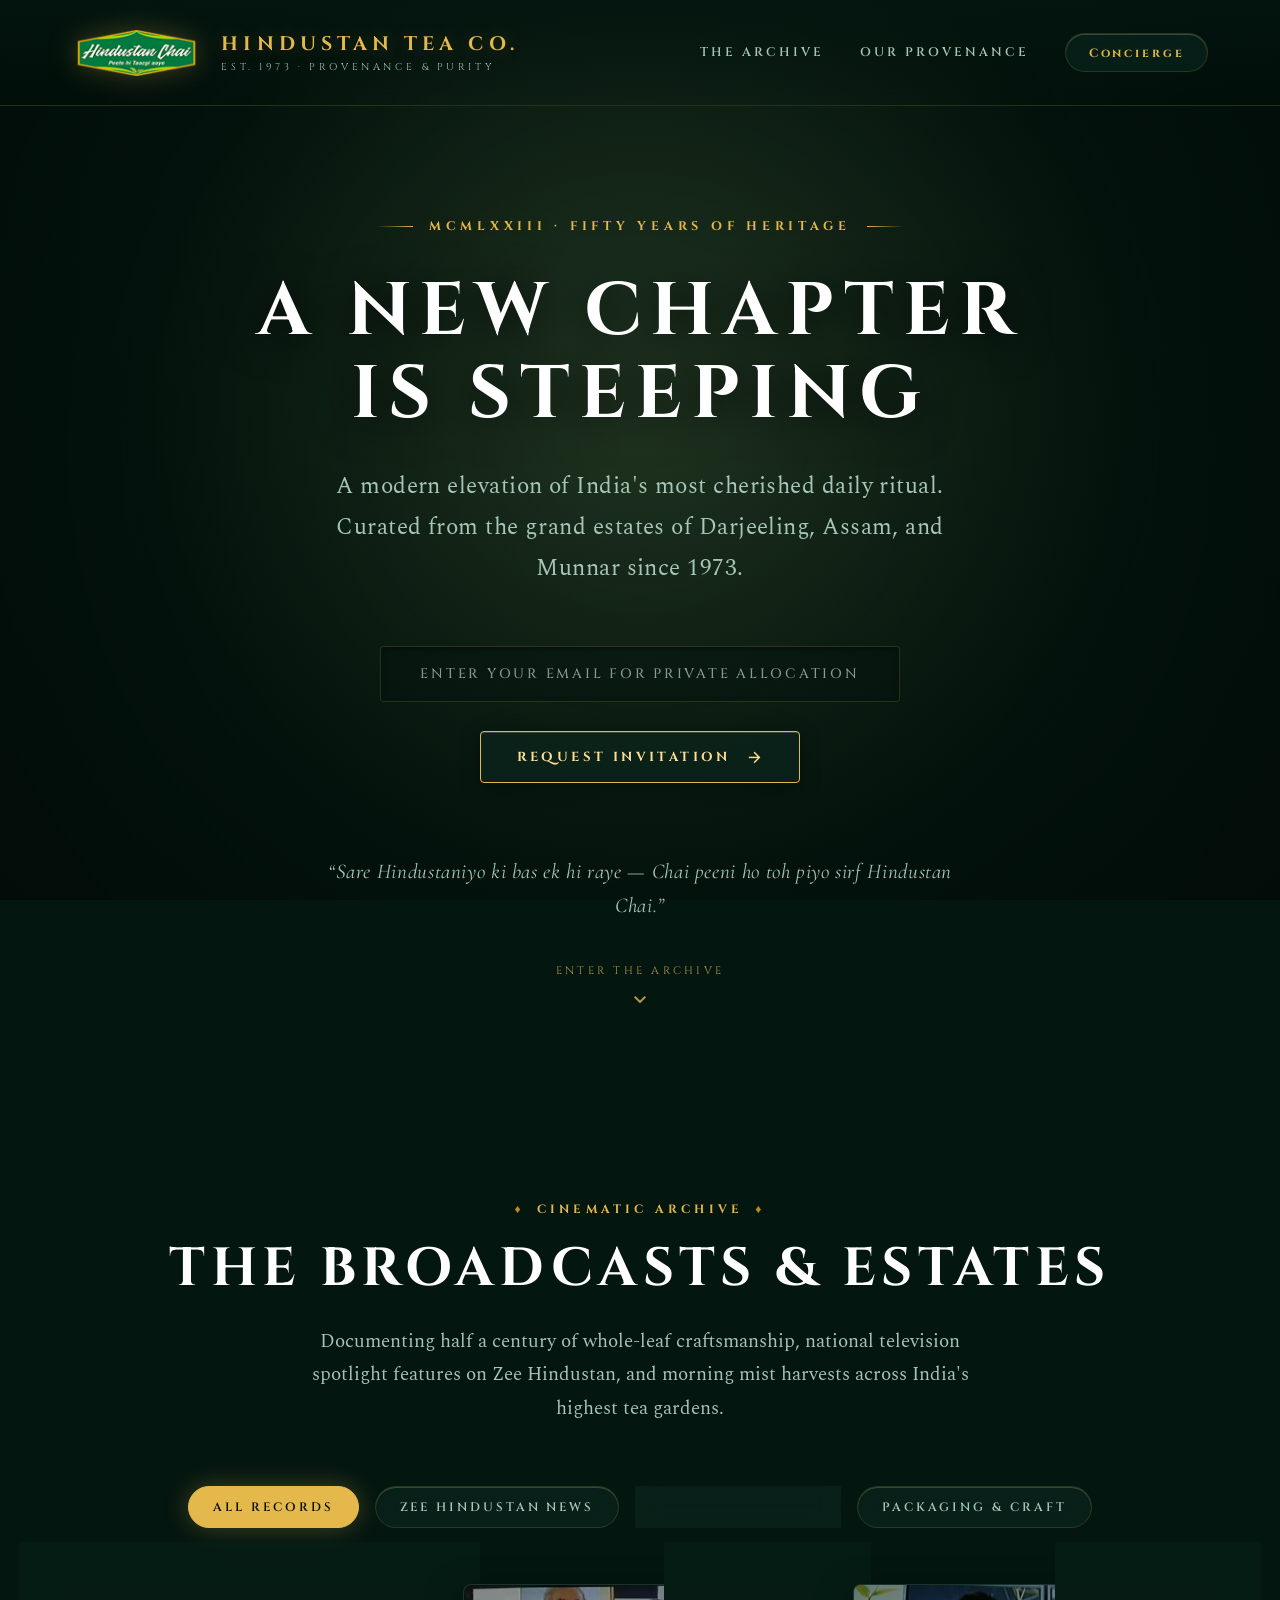
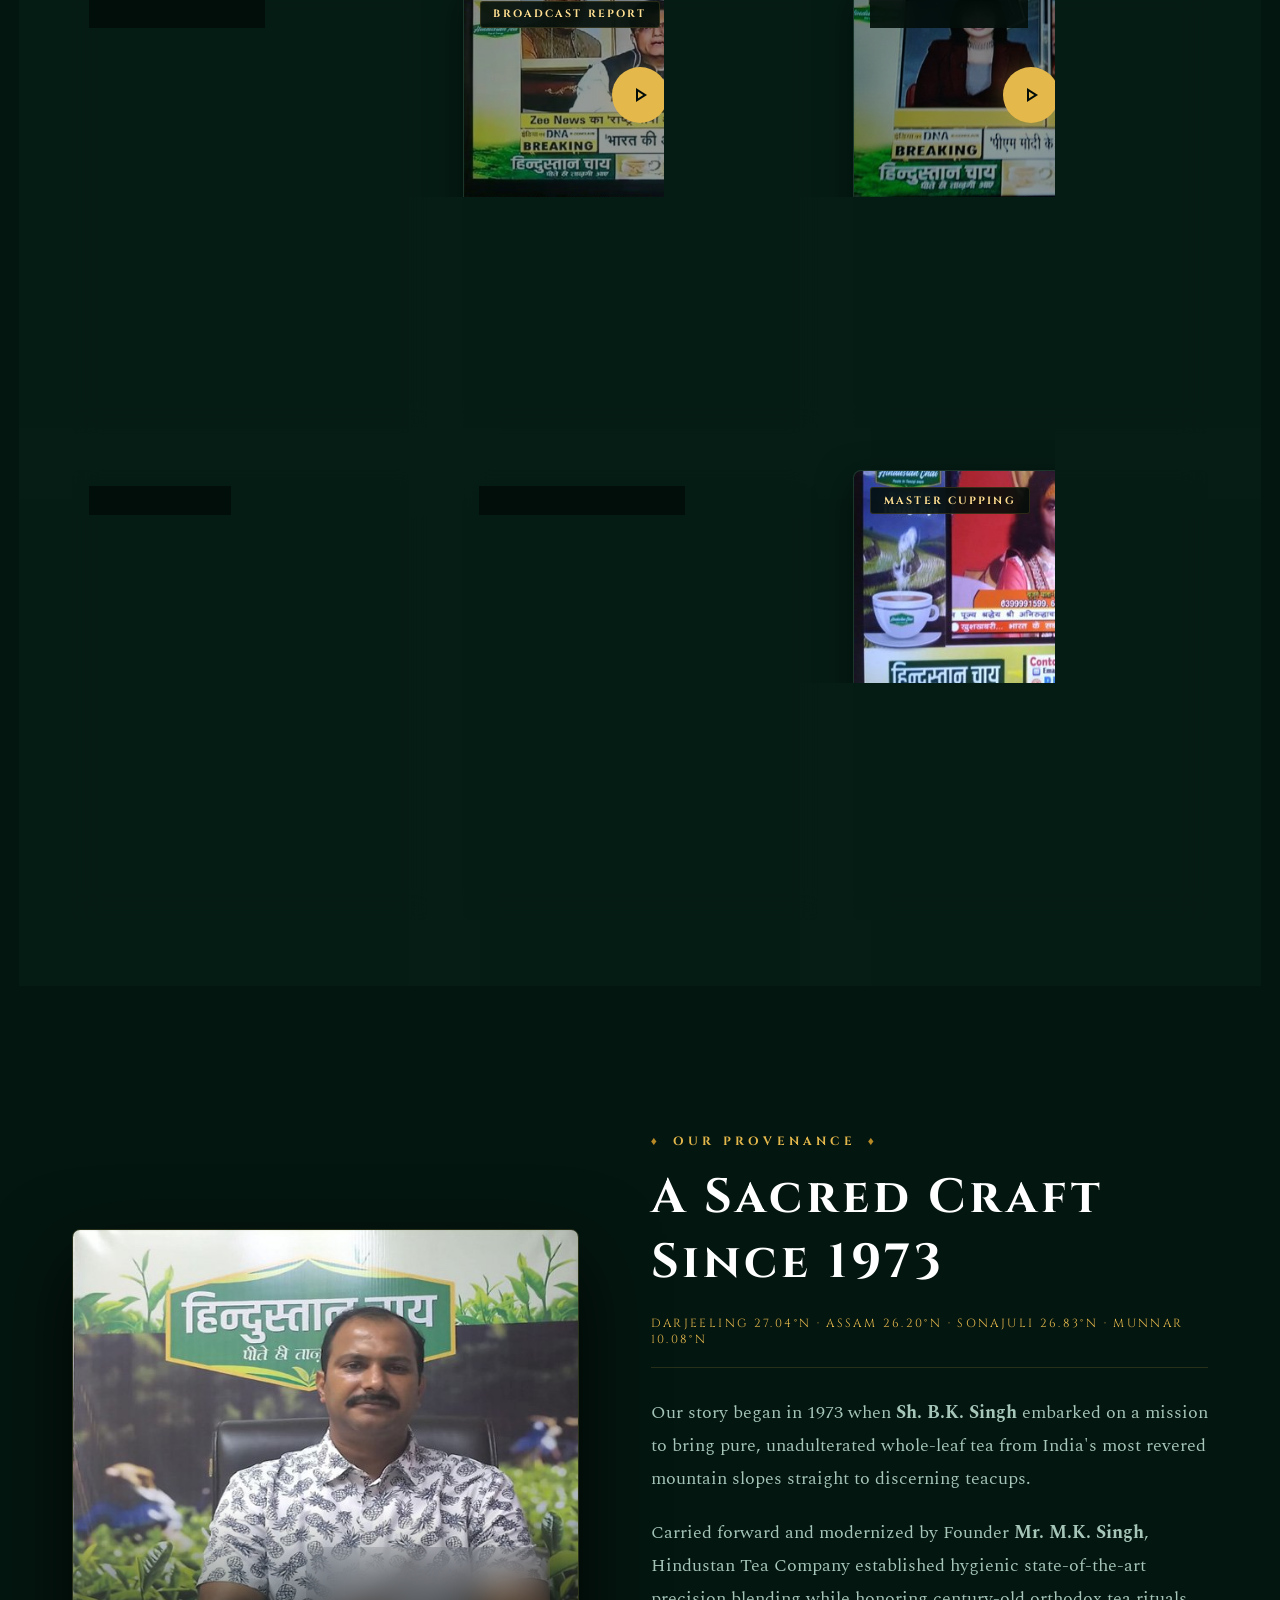
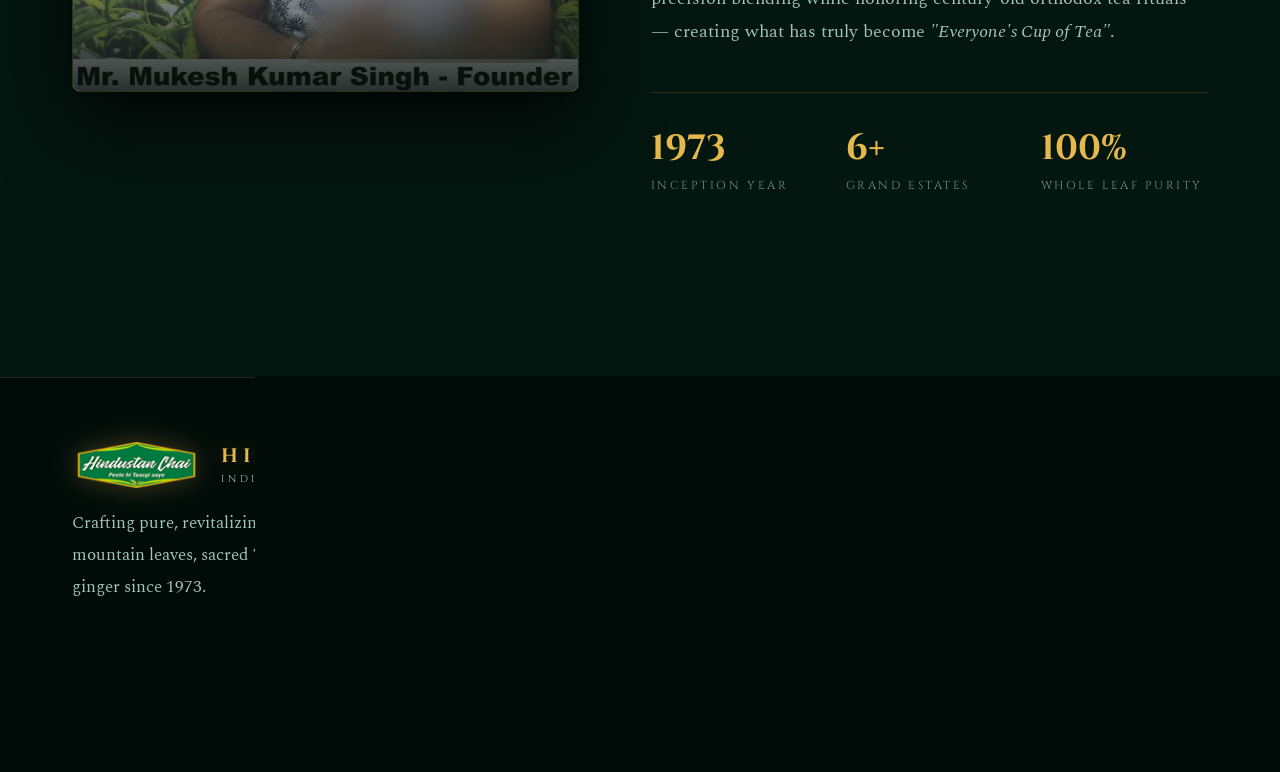
==== commit 6195ce9f: "feat: integrate taste skill design directives for luxury heritage aesthetic" ====
--- a/index.html
+++ b/index.html
@@ -1,13 +1,16 @@
 <!DOCTYPE html>
 <html lang="en">
+
 <head>
   <meta charset="UTF-8">
   <meta name="viewport" content="width=device-width, initial-scale=1.0">
   <title>Hindustan Tea Co. — Heritage Since 1973</title>
-  <meta name="description" content="Hindustan Tea Company. India's finest tea manufacturer since 1973. Explore our cinematic media archive, national broadcasts, and single-estate provenance.">
+  <meta name="description"
+    content="Hindustan Tea Company. India's finest tea manufacturer since 1973. Explore our cinematic media archive, national broadcasts, and single-estate provenance.">
   <link rel="stylesheet" href="style.css">
   <link rel="icon" type="image/png" href="assets/legacy/favicon.png">
 </head>
+
 <body>
 
   <!-- A11y Skip Link -->
@@ -27,7 +30,7 @@
 
   <!-- Top Navigation Bar -->
   <header class="site-header fade-in-up delay-1" role="banner">
-    <a href="#" class="brand-wrapper" aria-label="Hindustan Tea Company Heritage">
+    <a href="#" class="brand-wrapper" aria-label="Hindustan Tea Company">
       <img src="assets/legacy/w_logo.png" alt="Hindustan Tea Emblem" class="brand-logo-img">
       <div class="brand-text-block">
         <span class="brand-title">HINDUSTAN TEA CO.</span>
@@ -45,7 +48,7 @@
   <main id="main-content">
     <section class="hero-main" aria-label="Introduction">
       <div class="hero-content">
-        
+
         <!-- Heritage Seal Badge -->
         <div class="badge-wrapper fade-in-up delay-2">
           <div class="heritage-crest">
@@ -62,23 +65,20 @@
 
         <!-- Subtitle Description -->
         <p class="hero-subtitle fade-in-up delay-4">
-          A modern elevation of India's most cherished daily ritual. Curated from the grand estates of Darjeeling, Assam, and Munnar since 1973.
+          A modern elevation of India's most cherished daily ritual. Curated from the grand estates of Darjeeling,
+          Assam, and Munnar since 1973.
         </p>
 
         <!-- Private Tasting Allocation Form -->
-        <form class="invitation-form fade-in-up delay-5" id="invitation-form" novalidate aria-label="Request Private Allocation Tasting">
+        <form class="invitation-form fade-in-up delay-5" id="invitation-form" novalidate
+          aria-label="Request Private Allocation Tasting">
           <label for="email-input" class="sr-only">Enter your email address for private tasting invitation</label>
           <div class="input-container">
-            <input 
-              type="email" 
-              id="email-input" 
-              class="email-input" 
-              placeholder="ENTER YOUR EMAIL FOR PRIVATE ALLOCATION" 
-              required 
-              autocomplete="email"
-              aria-describedby="email-hint"
-            />
-            <span id="email-hint" class="sr-only">We will send an exclusive tasting invitation and archival release notes.</span>
+            <input type="email" id="email-input" class="email-input"
+              placeholder="ENTER YOUR EMAIL FOR PRIVATE ALLOCATION" required autocomplete="email"
+              aria-describedby="email-hint" />
+            <span id="email-hint" class="sr-only">We will send an exclusive tasting invitation and archival release
+              notes.</span>
           </div>
           <button type="submit" class="submit-btn" id="submit-btn" aria-label="Request Private Tasting Invitation">
             <span id="btn-text">REQUEST INVITATION</span>
@@ -90,7 +90,8 @@
         <div class="success-message" id="success-message" role="status" aria-live="polite">
           <div class="success-seal">♦</div>
           <p class="success-title">YOUR INVITATION HAS BEEN RESERVED</p>
-          <p class="success-sub">Our concierge will deliver exclusive tasting allocation notes directly to your inbox.</p>
+          <p class="success-sub">Our concierge will deliver exclusive tasting allocation notes directly to your inbox.
+          </p>
         </div>
 
         <!-- Tagline Quote -->
@@ -118,7 +119,8 @@
         </div>
         <h2 class="section-title">THE BROADCASTS & ESTATES</h2>
         <p class="section-desc">
-          Documenting half a century of whole-leaf craftsmanship, national television spotlight features on Zee Hindustan, and morning mist harvests across India's highest tea gardens.
+          Documenting half a century of whole-leaf craftsmanship, national television spotlight features on Zee
+          Hindustan, and morning mist harvests across India's highest tea gardens.
         </p>
       </div>
 
@@ -132,11 +134,14 @@
 
       <!-- Gallery Grid -->
       <div class="gallery-grid" id="gallery-grid">
-        
+
         <!-- Video 1: Featured Broadcast -->
-        <div class="gallery-card card-featured" data-category="broadcast" data-type="video" data-src="assets/legacy/tea1.mp4" data-title="Zee Hindustan Prime Feature" data-desc="Special national news broadcast showcasing the purity standards, artisanal blending rituals, and fifty-year legacy of Hindustan Tea Company.">
-          <div class="card-media-wrapper">
-            <img src="assets/legacy/project_thumb01.jpg" alt="Zee Hindustan Feature Broadcast" class="card-media" loading="lazy">
+        <div class="gallery-card card-featured" data-category="broadcast" data-type="video"
+          data-src="assets/legacy/tea1.mp4" data-title="Zee Hindustan Prime Feature"
+          data-desc="Special national news broadcast showcasing the purity standards, artisanal blending rituals, and fifty-year legacy of Hindustan Tea Company.">
+          <div class="card-media-wrapper">
+            <img src="assets/legacy/project_thumb01.jpg" alt="Zee Hindustan Feature Broadcast" class="card-media"
+              loading="lazy">
             <div class="video-play-overlay">
               <div class="play-icon-badge">
                 <span class="material-symbols-outlined">play_arrow</span>
@@ -147,14 +152,18 @@
           <div class="card-content">
             <span class="card-origin-tag">Zee Hindustan · Broadcast I</span>
             <h3 class="card-title">The Alchemy of Purity</h3>
-            <p class="card-subtitle">In-depth television report exploring our orthodox manufacturing facility, rigorous testing protocols, and single-origin leaf procurement.</p>
+            <p class="card-subtitle">In-depth television report exploring our orthodox manufacturing facility, rigorous
+              testing protocols, and single-origin leaf procurement.</p>
           </div>
         </div>
 
         <!-- Video 2 -->
-        <div class="gallery-card" data-category="broadcast" data-type="video" data-src="assets/legacy/tea2.mp4" data-title="Zee Hindustan Prime Report" data-desc="Television spotlight covering our botanical Tulsi & Ginger wellness blends distributed to millions across India.">
-          <div class="card-media-wrapper">
-            <img src="assets/legacy/project_thumb02.jpg" alt="Zee Hindustan Prime Report" class="card-media" loading="lazy">
+        <div class="gallery-card" data-category="broadcast" data-type="video" data-src="assets/legacy/tea2.mp4"
+          data-title="Zee Hindustan Prime Report"
+          data-desc="Television spotlight covering our botanical Tulsi & Ginger wellness blends distributed to millions across India.">
+          <div class="card-media-wrapper">
+            <img src="assets/legacy/project_thumb02.jpg" alt="Zee Hindustan Prime Report" class="card-media"
+              loading="lazy">
             <div class="video-play-overlay">
               <div class="play-icon-badge">
                 <span class="material-symbols-outlined">play_arrow</span>
@@ -165,14 +174,18 @@
           <div class="card-content">
             <span class="card-origin-tag">Zee Hindustan · Broadcast II</span>
             <h3 class="card-title">Every Indian's Daily Cup</h3>
-            <p class="card-subtitle">Documenting how Hindustan Chai delivers mountain-fresh briskness from remote high-altitude gardens to urban tea connoisseurs.</p>
+            <p class="card-subtitle">Documenting how Hindustan Chai delivers mountain-fresh briskness from remote
+              high-altitude gardens to urban tea connoisseurs.</p>
           </div>
         </div>
 
         <!-- Video 3 -->
-        <div class="gallery-card" data-category="broadcast" data-type="video" data-src="assets/legacy/news.mp4" data-title="Founder's Vision Spotlight" data-desc="Exclusive broadcast chronicle detailing the transition from single-estate whole-leaf procurement in 1973 to an iconic household name.">
-          <div class="card-media-wrapper">
-            <img src="assets/legacy/project_thumb03.jpg" alt="Founder's Vision Spotlight" class="card-media" loading="lazy">
+        <div class="gallery-card" data-category="broadcast" data-type="video" data-src="assets/legacy/news.mp4"
+          data-title="Founder's Vision Spotlight"
+          data-desc="Exclusive broadcast chronicle detailing the transition from single-estate whole-leaf procurement in 1973 to an iconic household name.">
+          <div class="card-media-wrapper">
+            <img src="assets/legacy/project_thumb03.jpg" alt="Founder's Vision Spotlight" class="card-media"
+              loading="lazy">
             <div class="video-play-overlay">
               <div class="play-icon-badge">
                 <span class="material-symbols-outlined">play_arrow</span>
@@ -183,25 +196,32 @@
           <div class="card-content">
             <span class="card-origin-tag">Television Special</span>
             <h3 class="card-title">The Founder's Heritage</h3>
-            <p class="card-subtitle">A heritage profile recounting the lifelong journey of Sh. B.K. Singh and Founder Mr. M.K. Singh in perfecting Indian tea craftsmanship.</p>
+            <p class="card-subtitle">A heritage profile recounting the lifelong journey of Sh. B.K. Singh and Founder
+              Mr. M.K. Singh in perfecting Indian tea craftsmanship.</p>
           </div>
         </div>
 
         <!-- Image 1: Estates -->
-        <div class="gallery-card" data-category="estates" data-type="image" data-src="assets/legacy/project_thumb01.jpeg" data-title="First Flush Darjeeling Terraces" data-desc="Direct procurement from the highest mountain estates of Darjeeling, Assam, and Sonajuli at 6,500 feet elevation.">
-          <div class="card-media-wrapper">
-            <img src="assets/legacy/project_thumb01.jpeg" alt="Darjeeling Mountain Terraces" class="card-media" loading="lazy">
+        <div class="gallery-card" data-category="estates" data-type="image"
+          data-src="assets/legacy/project_thumb01.jpeg" data-title="First Flush Darjeeling Terraces"
+          data-desc="Direct procurement from the highest mountain estates of Darjeeling, Assam, and Sonajuli at 6,500 feet elevation.">
+          <div class="card-media-wrapper">
+            <img src="assets/legacy/project_thumb01.jpeg" alt="Darjeeling Mountain Terraces" class="card-media"
+              loading="lazy">
             <span class="card-badge">Estate Origin</span>
           </div>
           <div class="card-content">
             <span class="card-origin-tag">Darjeeling · 6,500 ft</span>
             <h3 class="card-title">The First Flush Plucking</h3>
-            <p class="card-subtitle">Handpicked tender two-leaves-and-a-bud harvested in dawn mountain mist across Darjeeling's steep southern slopes.</p>
+            <p class="card-subtitle">Handpicked tender two-leaves-and-a-bud harvested in dawn mountain mist across
+              Darjeeling's steep southern slopes.</p>
           </div>
         </div>
 
         <!-- Image 2: Craft -->
-        <div class="gallery-card" data-category="craft" data-type="image" data-src="assets/legacy/plant_img05.png" data-title="Aroma-Sealed Precision Craft" data-desc="Hermetically sealed multi-layer packaging preserving delicate muscatel top-notes and rich tea polyphenols.">
+        <div class="gallery-card" data-category="craft" data-type="image" data-src="assets/legacy/plant_img05.png"
+          data-title="Aroma-Sealed Precision Craft"
+          data-desc="Hermetically sealed multi-layer packaging preserving delicate muscatel top-notes and rich tea polyphenols.">
           <div class="card-media-wrapper">
             <img src="assets/legacy/plant_img05.png" alt="Aroma-Sealed Packaging" class="card-media" loading="lazy">
             <span class="card-badge">Artisanal Packaging</span>
@@ -209,20 +229,25 @@
           <div class="card-content">
             <span class="card-origin-tag">Hygienic Preservation</span>
             <h3 class="card-title">Aroma-Lock Craftsmanship</h3>
-            <p class="card-subtitle">Multi-barrier foil sealing engineered to preserve volatile essential oils, garden freshness, and natural antioxidants.</p>
+            <p class="card-subtitle">Multi-barrier foil sealing engineered to preserve volatile essential oils, garden
+              freshness, and natural antioxidants.</p>
           </div>
         </div>
 
         <!-- Image 3: Estates -->
-        <div class="gallery-card" data-category="estates" data-type="image" data-src="assets/legacy/project_thumb511.jpeg" data-title="Master Cupping & Sensory Audit" data-desc="Rigorous master cupping and sensory assessment before every single batch release.">
-          <div class="card-media-wrapper">
-            <img src="assets/legacy/project_thumb511.jpeg" alt="Sensory Cupping Ritual" class="card-media" loading="lazy">
+        <div class="gallery-card" data-category="estates" data-type="image"
+          data-src="assets/legacy/project_thumb511.jpeg" data-title="Master Cupping & Sensory Audit"
+          data-desc="Rigorous master cupping and sensory assessment before every single batch release.">
+          <div class="card-media-wrapper">
+            <img src="assets/legacy/project_thumb511.jpeg" alt="Sensory Cupping Ritual" class="card-media"
+              loading="lazy">
             <span class="card-badge">Master Cupping</span>
           </div>
           <div class="card-content">
             <span class="card-origin-tag">Sensory Laboratory</span>
             <h3 class="card-title">Sensory Cupping Ritual</h3>
-            <p class="card-subtitle">Master tasters evaluate liquor clarity, amber brightness, aroma bloom, and brisk finish to ensure uncompromising perfection.</p>
+            <p class="card-subtitle">Master tasters evaluate liquor clarity, amber brightness, aroma bloom, and brisk
+              finish to ensure uncompromising perfection.</p>
           </div>
         </div>
 
@@ -236,7 +261,8 @@
       <div class="section-header">
         <h2 class="section-title">SIGNATURE HERITAGE BLENDS</h2>
         <p class="section-desc">
-          Rooted in Ayurvedic herbs and whole-leaf traditions. Bringing blends beyond milk for mindful vitality and daily refreshment.
+          Rooted in Ayurvedic herbs and whole-leaf traditions. Bringing blends beyond milk for mindful vitality and
+          daily refreshment.
         </p>
       </div>
 
@@ -246,28 +272,32 @@
             <img src="assets/legacy/features_img01.png" alt="Tulsi Tea" class="blend-icon-img" loading="lazy">
           </div>
           <h3 class="blend-name">Tulsi Tea</h3>
-          <p class="blend-notes">Infused with sacred Holy Basil. Helps relieve daily stress, promotes natural cellular energy, and restores inner equilibrium.</p>
+          <p class="blend-notes">Infused with sacred Holy Basil. Helps relieve daily stress, promotes natural cellular
+            energy, and restores inner equilibrium.</p>
         </div>
         <div class="blend-card">
           <div class="blend-icon-wrapper">
             <img src="assets/legacy/features_img02.png" alt="Ginger Tea" class="blend-icon-img" loading="lazy">
           </div>
           <h3 class="blend-name">Ginger Tea</h3>
-          <p class="blend-notes">Sun-dried mountain ginger paired with brisk Assam orthodox leaves to stimulate circulation and soothe digestion.</p>
+          <p class="blend-notes">Sun-dried mountain ginger paired with brisk Assam orthodox leaves to stimulate
+            circulation and soothe digestion.</p>
         </div>
         <div class="blend-card">
           <div class="blend-icon-wrapper">
             <img src="assets/legacy/features_img03.png" alt="Herbal Tea" class="blend-icon-img" loading="lazy">
           </div>
           <h3 class="blend-name">Herbal Tea</h3>
-          <p class="blend-notes">A delicate botanical infusion of antioxidant-rich herbs crafted for calm evenings and restorative sleep.</p>
+          <p class="blend-notes">A delicate botanical infusion of antioxidant-rich herbs crafted for calm evenings and
+            restorative sleep.</p>
         </div>
         <div class="blend-card">
           <div class="blend-icon-wrapper">
             <img src="assets/legacy/features_img04.png" alt="Orange Tea" class="blend-icon-img" loading="lazy">
           </div>
           <h3 class="blend-name">Orange Tea</h3>
-          <p class="blend-notes">Zesty citrus peel and golden leaves that invigorate the senses with vitamin-rich uplifting brightness.</p>
+          <p class="blend-notes">Zesty citrus peel and golden leaves that invigorate the senses with vitamin-rich
+            uplifting brightness.</p>
         </div>
       </div>
     </section>
@@ -277,7 +307,7 @@
          ========================================================= -->
     <section class="section-wrapper" id="legacy-story" aria-label="Our Story and Heritage">
       <div class="legacy-split">
-        
+
         <div class="legacy-img-frame">
           <img src="assets/legacy/about.jpg" alt="Hindustan Tea Heritage Tea Garden" class="legacy-img" loading="lazy">
           <div class="legacy-img-overlay"></div>
@@ -295,18 +325,22 @@
             <span class="diamond-bullet">♦</span>
           </div>
           <h2 class="legacy-heading">A Sacred Craft Since 1973</h2>
-          
+
           <div class="estate-coordinates">
-            <span>DARJEELING 27.04°N</span> · <span>ASSAM 26.20°N</span> · <span>SONAJULI 26.83°N</span> · <span>MUNNAR 10.08°N</span>
+            <span>DARJEELING 27.04°N</span> · <span>ASSAM 26.20°N</span> · <span>SONAJULI 26.83°N</span> · <span>MUNNAR
+              10.08°N</span>
           </div>
 
           <p class="legacy-lead-para">
-            Our story began in 1973 when <strong>Sh. B.K. Singh</strong> embarked on a mission to bring pure, unadulterated whole-leaf tea from India's most revered mountain slopes straight to discerning teacups.
+            Our story began in 1973 when <strong>Sh. B.K. Singh</strong> embarked on a mission to bring pure,
+            unadulterated whole-leaf tea from India's most revered mountain slopes straight to discerning teacups.
           </p>
           <p>
-            Carried forward and modernized by Founder <strong>Mr. M.K. Singh</strong>, Hindustan Tea Company established hygienic state-of-the-art precision blending while honoring century-old orthodox tea rituals — creating what has truly become <em>"Everyone's Cup of Tea"</em>.
+            Carried forward and modernized by Founder <strong>Mr. M.K. Singh</strong>, Hindustan Tea Company established
+            hygienic state-of-the-art precision blending while honoring century-old orthodox tea rituals — creating what
+            has truly become <em>"Everyone's Cup of Tea"</em>.
           </p>
-          
+
           <div class="legacy-stats">
             <div class="stat-item">
               <div class="stat-number">1973</div>
@@ -334,7 +368,7 @@
   <footer class="site-footer" id="contact" role="contentinfo">
     <div class="footer-content">
       <div class="footer-top-grid">
-        
+
         <div>
           <div class="brand-wrapper">
             <img src="assets/legacy/w_logo.png" alt="Hindustan Tea Company Emblem" class="brand-logo-img">
@@ -344,7 +378,8 @@
             </div>
           </div>
           <p class="footer-brand-desc">
-            Crafting pure, revitalizing tea blends enriched with whole mountain leaves, sacred Tulsi, and sun-dried botanical ginger since 1973.
+            Crafting pure, revitalizing tea blends enriched with whole mountain leaves, sacred Tulsi, and sun-dried
+            botanical ginger since 1973.
           </p>
         </div>
 
@@ -352,7 +387,8 @@
           <div class="footer-col-title">Registered Office</div>
           <ul class="footer-contact-list">
             <li class="footer-contact-item">
-              <span class="material-symbols-outlined" style="font-size: 1.15rem; color: var(--color-gold-primary);">location_on</span>
+              <span class="material-symbols-outlined"
+                style="font-size: 1.15rem; color: var(--color-gold-primary);">location_on</span>
               <span>Unit No. 305–308, Plot No. 9, Central Market, Sector-4, Dwarka, New Delhi – 110078</span>
             </li>
           </ul>
@@ -362,20 +398,26 @@
           <div class="footer-col-title">Direct Concierge</div>
           <ul class="footer-contact-list">
             <li class="footer-contact-item">
-              <span class="material-symbols-outlined" style="font-size: 1.15rem; color: var(--color-gold-primary);">call</span>
+              <span class="material-symbols-outlined"
+                style="font-size: 1.15rem; color: var(--color-gold-primary);">call</span>
               <a href="tel:+919818554415">+91 98185 54415</a>
             </li>
             <li class="footer-contact-item">
-              <span class="material-symbols-outlined" style="font-size: 1.15rem; color: var(--color-gold-primary);">mail</span>
+              <span class="material-symbols-outlined"
+                style="font-size: 1.15rem; color: var(--color-gold-primary);">mail</span>
               <a href="mailto:hindustanchaibyhtc@gmail.com">hindustanchaibyhtc@gmail.com</a>
             </li>
             <li class="footer-contact-item">
-              <span class="material-symbols-outlined" style="font-size: 1.15rem; color: var(--color-gold-primary);">chat</span>
-              <a href="https://api.whatsapp.com/send?phone=919818554415&text=Hi%20Hindustan%20Tea%20Company" target="_blank" rel="noopener noreferrer">WhatsApp Direct</a>
+              <span class="material-symbols-outlined"
+                style="font-size: 1.15rem; color: var(--color-gold-primary);">chat</span>
+              <a href="https://api.whatsapp.com/send?phone=919818554415&text=Hi%20Hindustan%20Tea%20Company"
+                target="_blank" rel="noopener noreferrer">WhatsApp Direct</a>
             </li>
             <li class="footer-contact-item">
-              <span class="material-symbols-outlined" style="font-size: 1.15rem; color: var(--color-gold-primary);">photo_camera</span>
-              <a href="https://www.instagram.com/h.tea.c_/" target="_blank" rel="noopener noreferrer">Instagram: @h.tea.c_</a>
+              <span class="material-symbols-outlined"
+                style="font-size: 1.15rem; color: var(--color-gold-primary);">photo_camera</span>
+              <a href="https://www.instagram.com/h.tea.c_/" target="_blank" rel="noopener noreferrer">Instagram:
+                @h.tea.c_</a>
             </li>
           </ul>
         </div>
@@ -385,9 +427,12 @@
       <div class="footer-bottom-bar">
         <div class="copyright-text">© 1973–2026 Hindustan Tea Company. Crafted with Pride in India.</div>
         <div class="social-links">
-          <a href="https://www.instagram.com/h.tea.c_/" target="_blank" rel="noopener noreferrer" class="social-link" aria-label="Follow Hindustan Tea Company on Instagram @h.tea.c_">Instagram (@h.tea.c_)</a>
-          <a href="https://www.linkedin.com/company/hindustan-tea-company/" target="_blank" rel="noopener noreferrer" class="social-link" aria-label="Visit Hindustan Tea Company LinkedIn">LinkedIn</a>
-          <a href="https://api.whatsapp.com/send?phone=919818554415&text=Hi%20Hindustan%20Tea%20Company" target="_blank" rel="noopener noreferrer" class="social-link" aria-label="Chat on WhatsApp">WhatsApp Direct</a>
+          <a href="https://www.instagram.com/h.tea.c_/" target="_blank" rel="noopener noreferrer" class="social-link"
+            aria-label="Follow Hindustan Tea Company on Instagram @h.tea.c_">Instagram (@h.tea.c_)</a>
+          <a href="https://www.linkedin.com/company/hindustan-tea-company/" target="_blank" rel="noopener noreferrer"
+            class="social-link" aria-label="Visit Hindustan Tea Company LinkedIn">LinkedIn</a>
+          <a href="https://api.whatsapp.com/send?phone=919818554415&text=Hi%20Hindustan%20Tea%20Company" target="_blank"
+            rel="noopener noreferrer" class="social-link" aria-label="Chat on WhatsApp">WhatsApp Direct</a>
         </div>
       </div>
     </div>
@@ -411,4 +456,5 @@
 
   <script src="script.js"></script>
 </body>
-</html>
+
+</html>
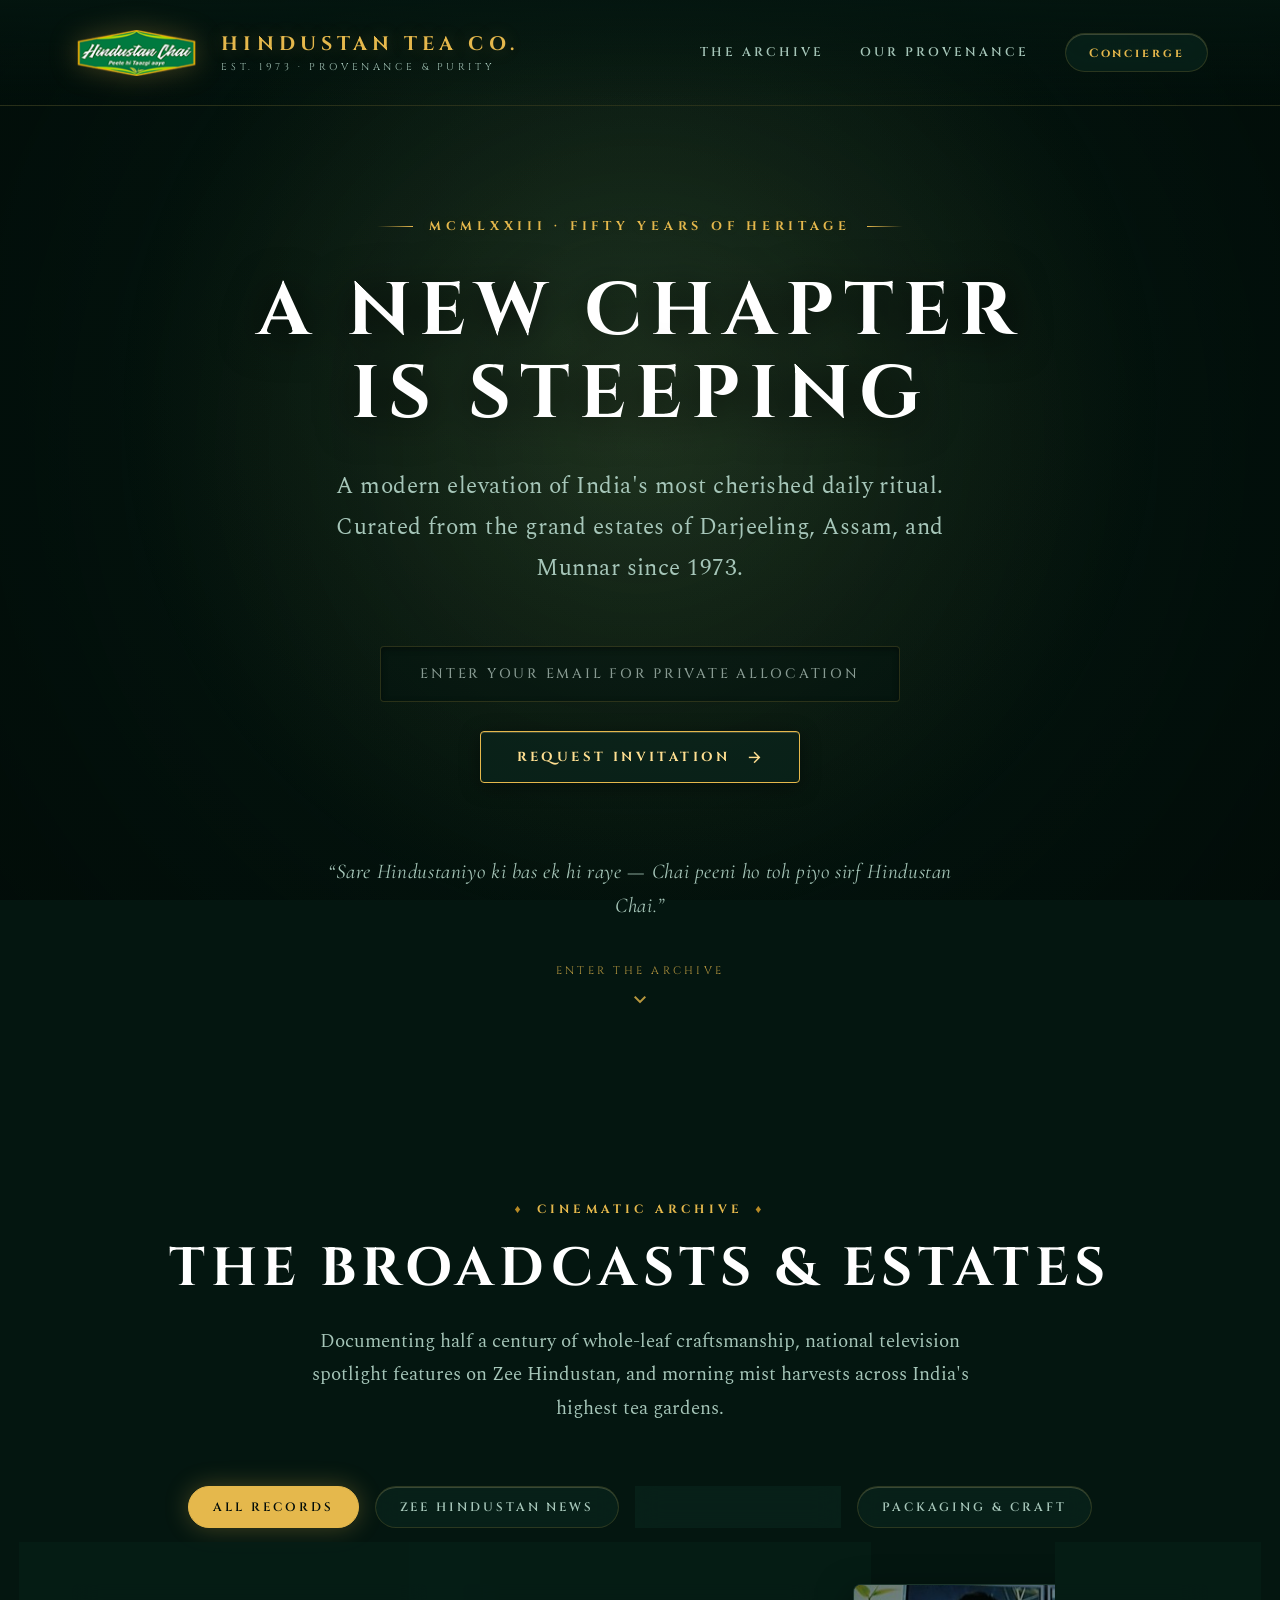
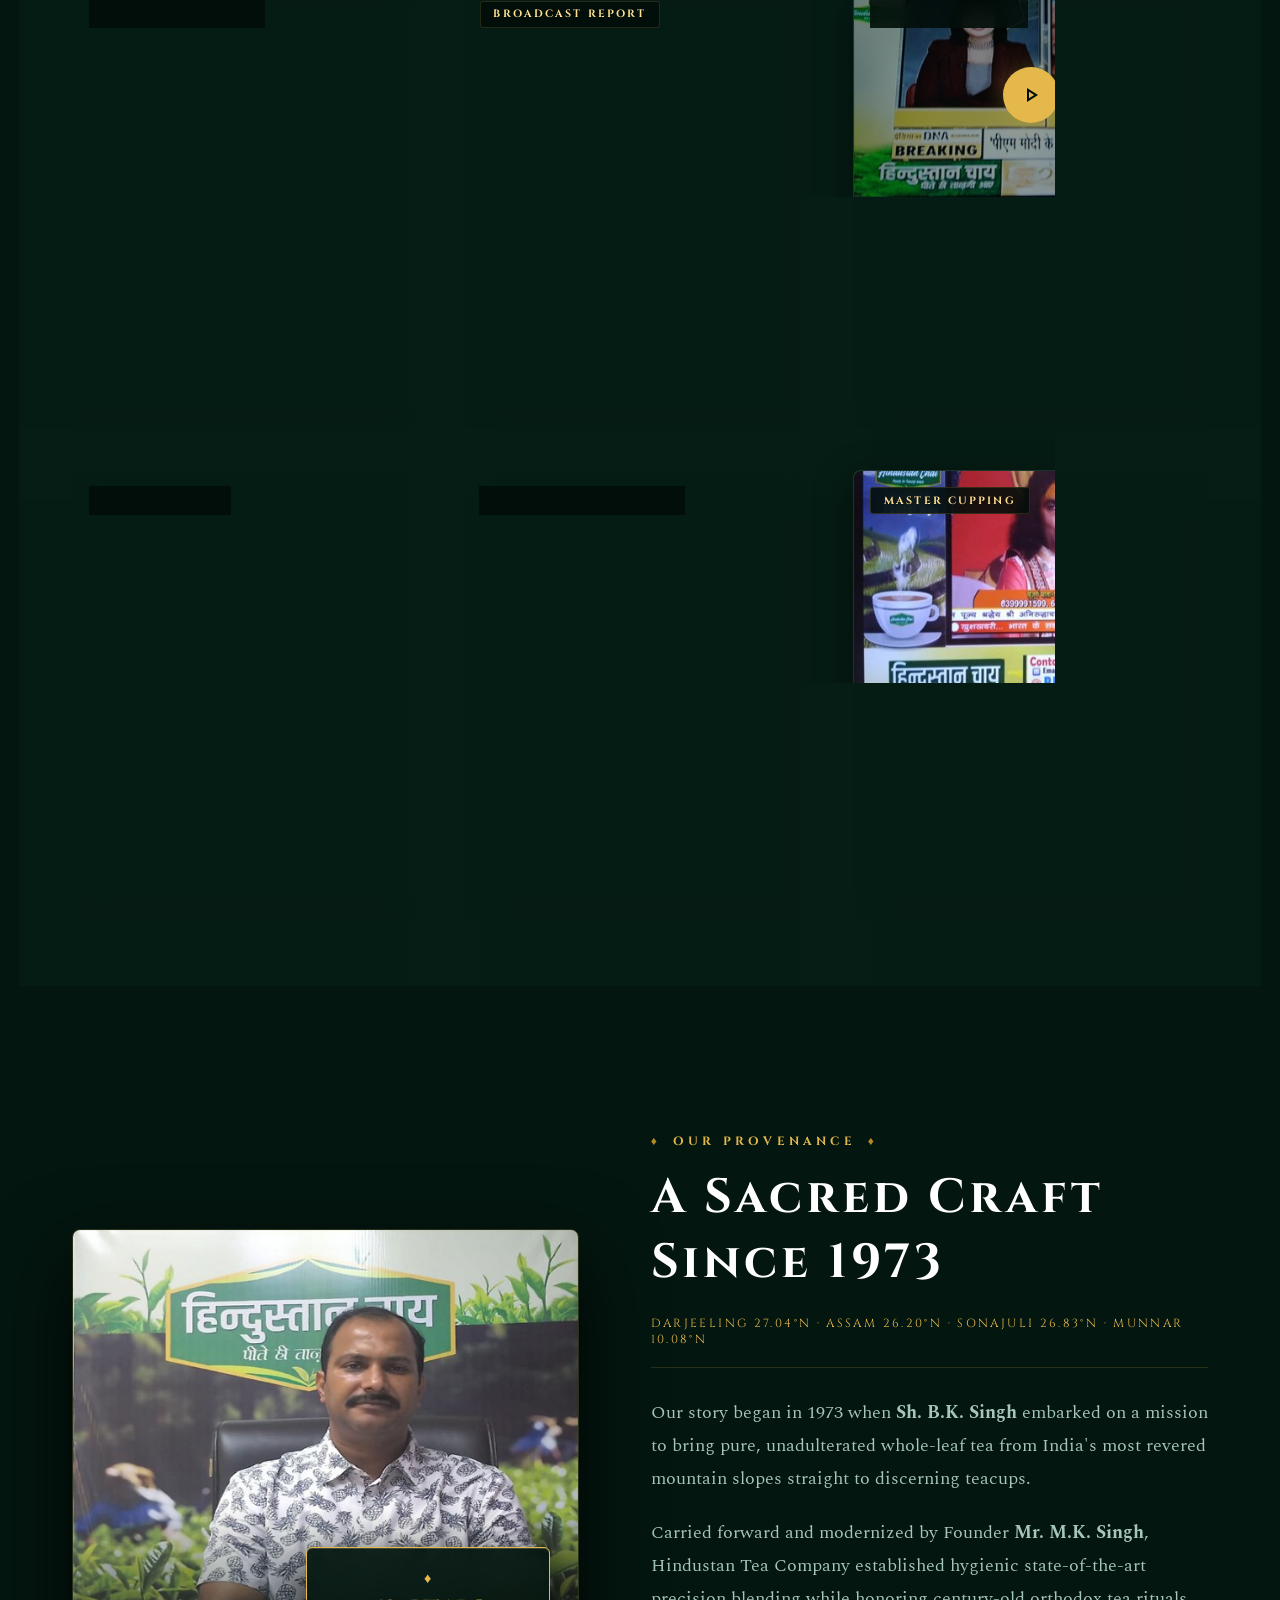
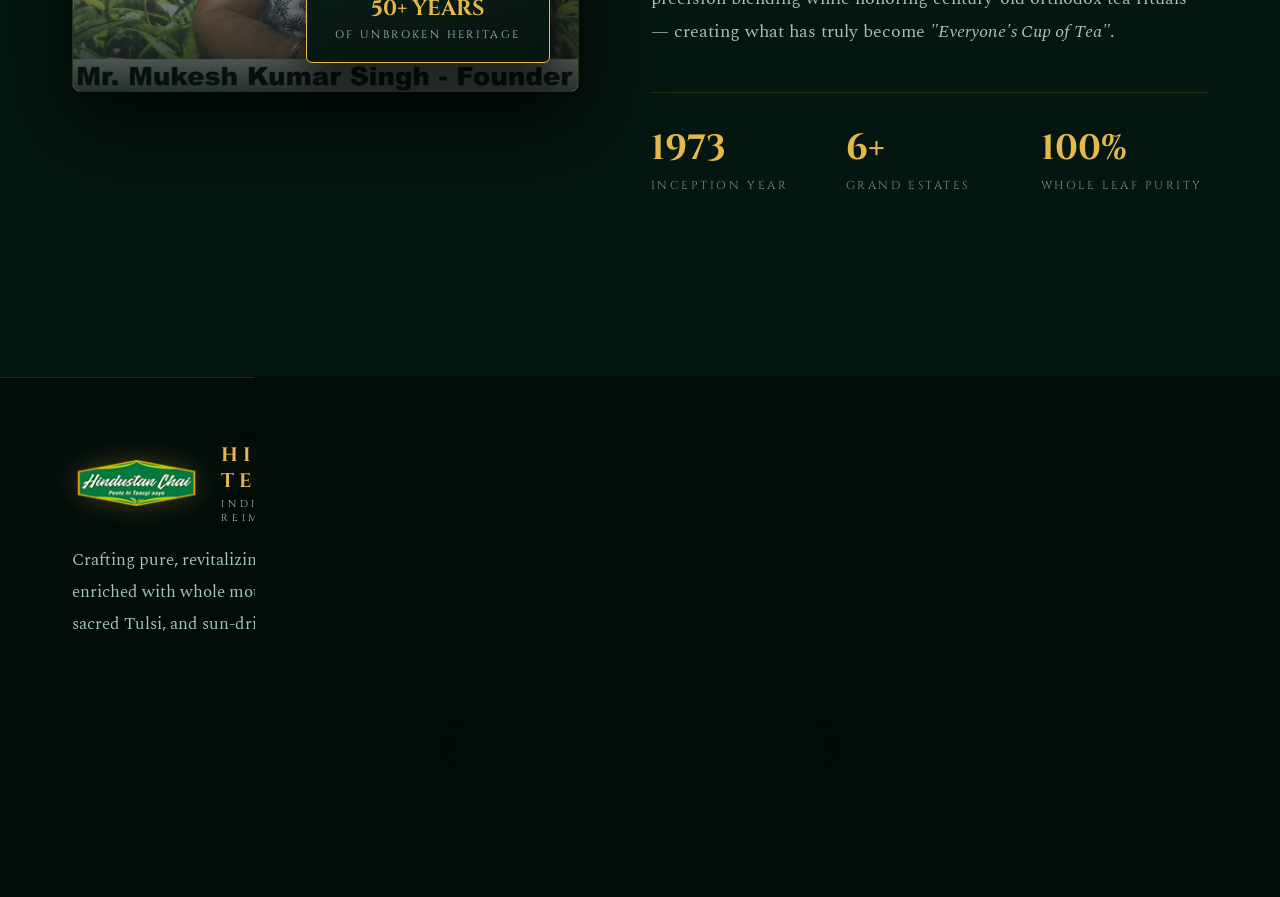
==== commit c0ac7b5d: "feat: update official registered office, add factory cum work, update email and add GST verification" ====
--- a/index.html
+++ b/index.html
@@ -389,7 +389,18 @@
             <li class="footer-contact-item">
               <span class="material-symbols-outlined"
                 style="font-size: 1.15rem; color: var(--color-gold-primary);">location_on</span>
-              <span>Unit No. 305–308, Plot No. 9, Central Market, Sector-4, Dwarka, New Delhi – 110078</span>
+              <span>A-603, IRCON Apartment, Plot No. 14, Sector-18 'A', Dwarka, New Delhi – 110078</span>
+            </li>
+          </ul>
+        </div>
+
+        <div>
+          <div class="footer-col-title">Factory Cum Work</div>
+          <ul class="footer-contact-list">
+            <li class="footer-contact-item">
+              <span class="material-symbols-outlined"
+                style="font-size: 1.15rem; color: var(--color-gold-primary);">factory</span>
+              <span>Plot No. P-21, Street No. 6, Sector-3, Reliance MET City, Jhajjar, Haryana – 124103</span>
             </li>
           </ul>
         </div>
@@ -405,7 +416,12 @@
             <li class="footer-contact-item">
               <span class="material-symbols-outlined"
                 style="font-size: 1.15rem; color: var(--color-gold-primary);">mail</span>
-              <a href="mailto:hindustanchaibyhtc@gmail.com">hindustanchaibyhtc@gmail.com</a>
+              <a href="mailto:hindustanteacompany@gmail.com">hindustanteacompany@gmail.com</a>
+            </li>
+            <li class="footer-contact-item">
+              <span class="material-symbols-outlined"
+                style="font-size: 1.15rem; color: var(--color-gold-primary);">language</span>
+              <a href="https://www.hindustantea.com">www.hindustantea.com</a>
             </li>
             <li class="footer-contact-item">
               <span class="material-symbols-outlined"
@@ -422,6 +438,14 @@
           </ul>
         </div>
 
+      </div>
+
+      <!-- Official GST Trust Bar -->
+      <div class="gst-verification-strip">
+        <div class="gst-badge-pill">
+          <span class="gst-label">GST NO:</span>
+          <span class="gst-number">06AAICH6555L1Z4</span>
+        </div>
       </div>
 
       <div class="footer-bottom-bar">
--- a/style.css
+++ b/style.css
@@ -1064,9 +1064,9 @@
 
 .footer-top-grid {
   display: grid;
-  grid-template-columns: 2fr 1fr 1fr;
-  gap: 3.5rem;
-  margin-bottom: 3.5rem;
+  grid-template-columns: 1.35fr 1.1fr 1.1fr 1.05fr;
+  gap: 2.75rem;
+  margin-bottom: 3rem;
 }
 
 .footer-brand-desc {
@@ -1113,6 +1113,48 @@
 
 .footer-contact-item a:hover {
   color: var(--color-gold-primary);
+}
+
+/* Official GST Verification Badge */
+.gst-verification-strip {
+  display: flex;
+  justify-content: center;
+  margin-bottom: 2.5rem;
+}
+
+.gst-badge-pill {
+  display: inline-flex;
+  align-items: center;
+  gap: 0.9rem;
+  background: rgba(3, 18, 13, 0.92);
+  border: 1px solid var(--color-gold-primary);
+  padding: 0.65rem 2rem;
+  border-radius: 40px;
+  box-shadow: 0 0 24px var(--color-gold-glow-soft), var(--color-highlight-top);
+  backdrop-filter: blur(14px);
+  transition: transform var(--transition-normal), box-shadow var(--transition-normal);
+}
+
+.gst-badge-pill:hover {
+  transform: translateY(-2px);
+  box-shadow: 0 0 35px var(--color-gold-glow);
+}
+
+.gst-label {
+  font-family: var(--font-display);
+  font-size: 0.82rem;
+  font-weight: 700;
+  letter-spacing: 0.24em;
+  color: var(--color-gold-primary);
+}
+
+.gst-number {
+  font-family: var(--font-display);
+  font-size: 1.15rem;
+  font-weight: 800;
+  letter-spacing: 0.22em;
+  color: #ffffff;
+  text-shadow: 0 0 14px var(--color-gold-glow);
 }
 
 .footer-bottom-bar {
@@ -1186,6 +1228,7 @@
 @media (max-width: 1024px) {
   .gallery-grid { grid-template-columns: repeat(2, 1fr); gap: 1.75rem; }
   .legacy-split { grid-template-columns: 1fr; gap: 3rem; }
+  .footer-top-grid { grid-template-columns: repeat(2, 1fr); gap: 2.5rem; }
 }
 
 @media (max-width: 992px) {
@@ -1193,7 +1236,6 @@
   .nav-menu { display: none; }
   .hero-main { padding: 4.5rem var(--margin-mobile) 3rem; }
   .section-wrapper { padding: 4.5rem var(--margin-mobile); }
-  .footer-top-grid { grid-template-columns: 1fr; gap: 2rem; }
   .footer-content { padding: 2.5rem var(--margin-mobile) 2rem; }
 }
 
@@ -1211,6 +1253,10 @@
   .legacy-stats { grid-template-columns: repeat(3, 1fr); gap: 1rem; }
   .stat-number { font-size: 1.6rem; }
   .stat-label { font-size: 0.65rem; }
+  .footer-top-grid { grid-template-columns: 1fr; gap: 2rem; }
+  .gst-badge-pill { padding: 0.55rem 1.4rem; gap: 0.6rem; }
+  .gst-label { font-size: 0.75rem; }
+  .gst-number { font-size: 0.96rem; letter-spacing: 0.16em; }
   .lightbox-container { margin: 1rem; max-height: 90vh; }
   .lightbox-caption { padding: 1rem 1.25rem; }
   .lightbox-title { font-size: 1.2rem; }
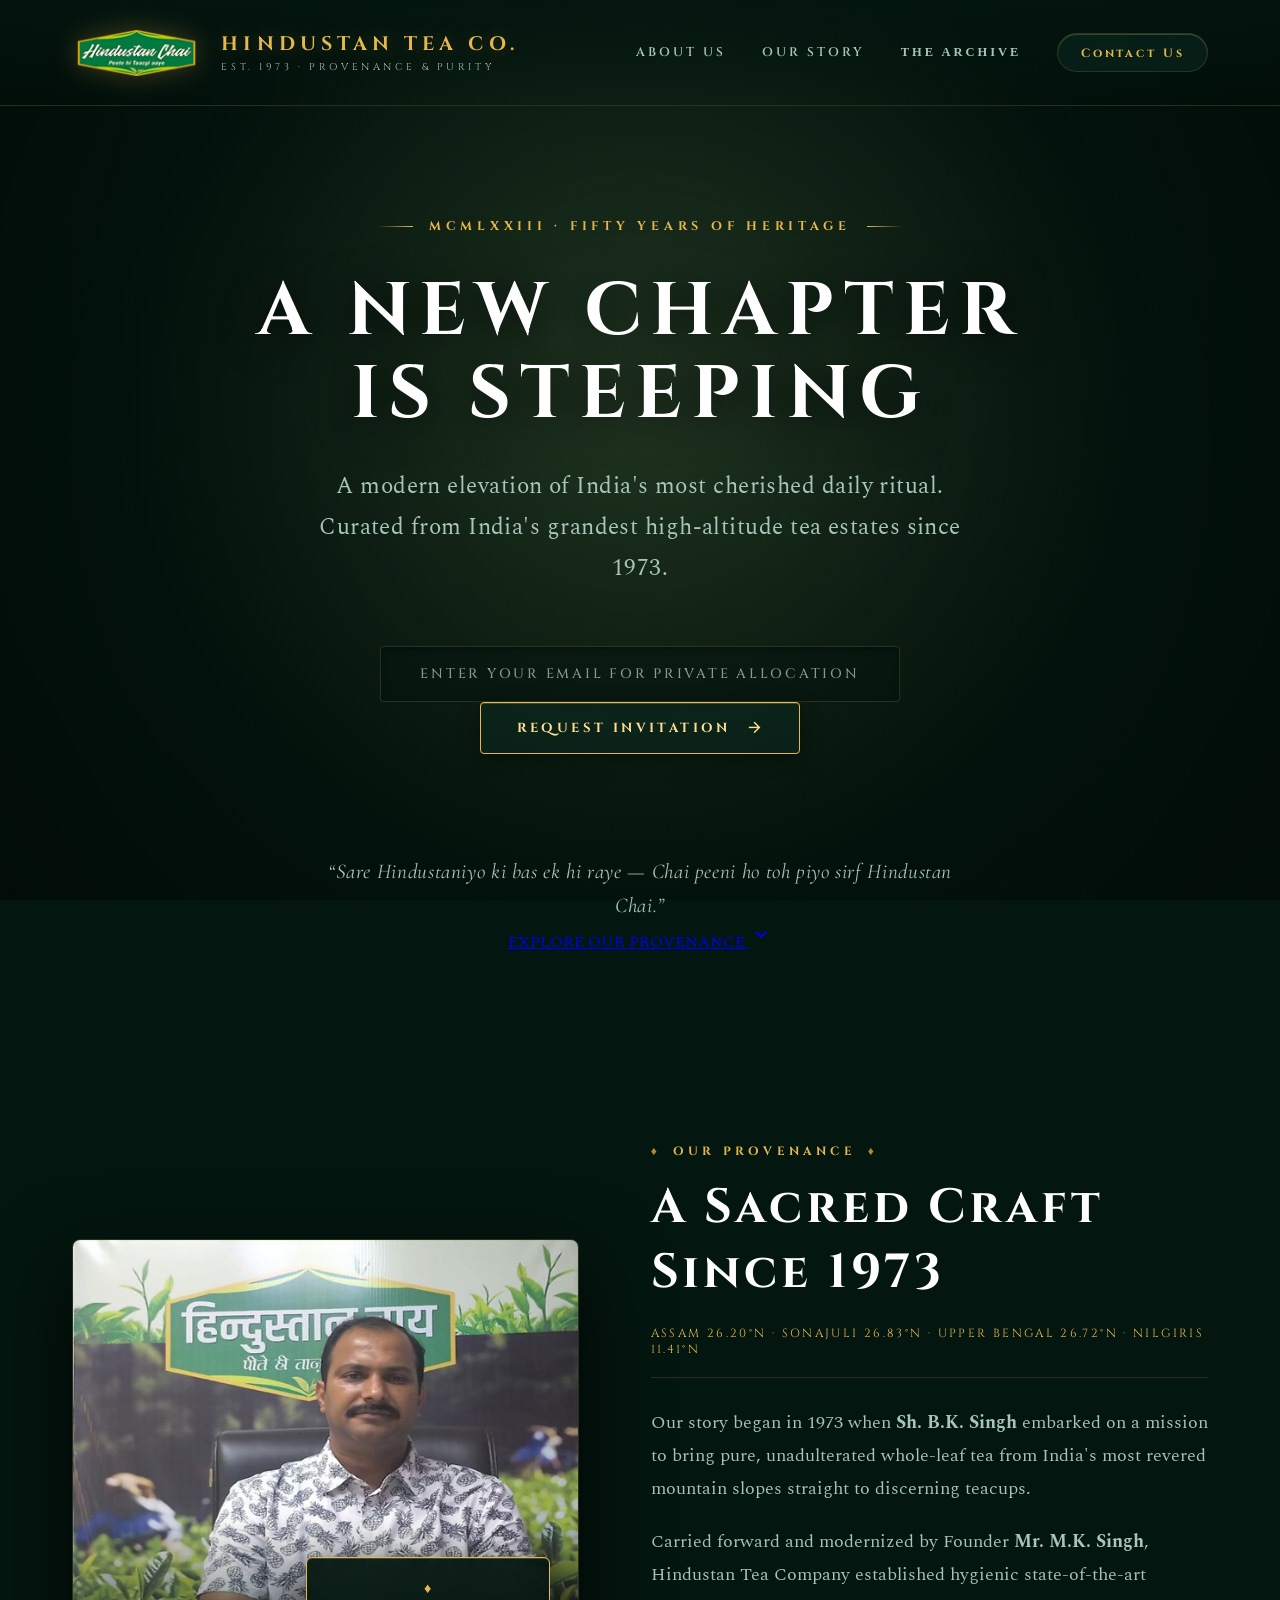
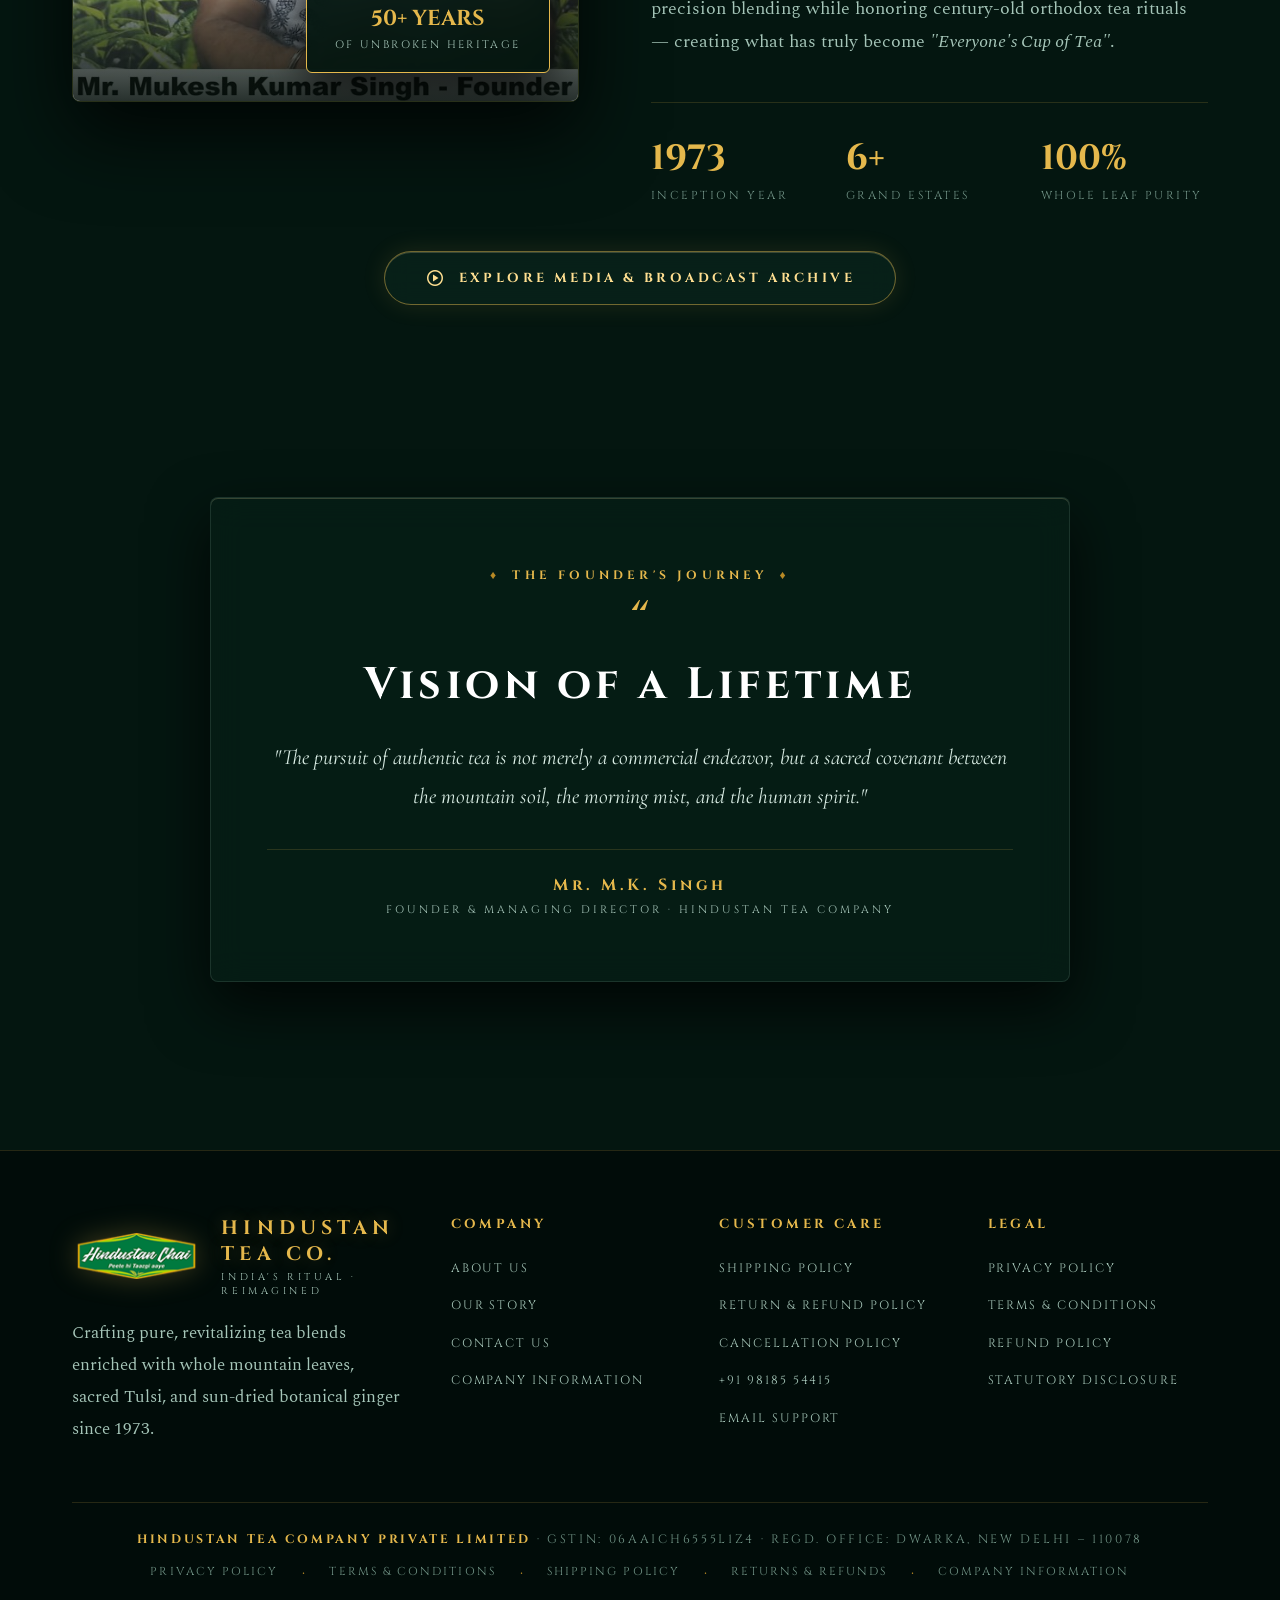
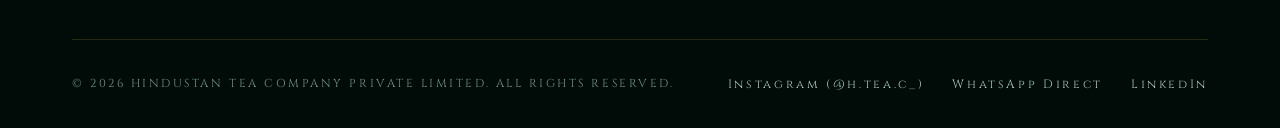
==== commit 8b370a6e: "feat: implement client feedback - hide media gallery into separate clickable modal drawer, remove Da" ====
--- a/index.html
+++ b/index.html
@@ -38,9 +38,10 @@
       </div>
     </a>
     <nav class="nav-menu" aria-label="Primary navigation">
-      <a href="#media-gallery" class="nav-link">The Archive</a>
-      <a href="#legacy-story" class="nav-link">Our Provenance</a>
-      <a href="#contact" class="nav-cta">Concierge</a>
+      <a href="#about-us" class="nav-link">About Us</a>
+      <a href="#founder-story" class="nav-link">Our Story</a>
+      <button type="button" class="nav-link" id="nav-media-btn" style="background: none; border: none; cursor: pointer; font-family: inherit;">The Archive</button>
+      <a href="#contact" class="nav-cta">Contact Us</a>
     </nav>
   </header>
 
@@ -65,8 +66,7 @@
 
         <!-- Subtitle Description -->
         <p class="hero-subtitle fade-in-up delay-4">
-          A modern elevation of India's most cherished daily ritual. Curated from the grand estates of Darjeeling,
-          Assam, and Munnar since 1973.
+          A modern elevation of India's most cherished daily ritual. Curated from India's grandest high-altitude tea estates since 1973.
         </p>
 
         <!-- Private Tasting Allocation Form -->
@@ -78,20 +78,21 @@
               placeholder="ENTER YOUR EMAIL FOR PRIVATE ALLOCATION" required autocomplete="email"
               aria-describedby="email-hint" />
             <span id="email-hint" class="sr-only">We will send an exclusive tasting invitation and archival release
-              notes.</span>
-          </div>
-          <button type="submit" class="submit-btn" id="submit-btn" aria-label="Request Private Tasting Invitation">
-            <span id="btn-text">REQUEST INVITATION</span>
-            <span class="material-symbols-outlined" aria-hidden="true">arrow_forward</span>
-          </button>
+              announcement to this email</span>
+            <button type="submit" class="submit-btn" id="submit-btn" aria-label="Submit invitation request">
+              <span class="btn-text">REQUEST INVITATION</span>
+              <span class="material-symbols-outlined btn-icon" aria-hidden="true">arrow_forward</span>
+            </button>
+          </div>
+          <!-- Form Feedback Alerts -->
+          <div class="form-feedback-alert" id="form-feedback" role="status" aria-live="polite"></div>
         </form>
 
         <!-- Success State -->
         <div class="success-message" id="success-message" role="status" aria-live="polite">
           <div class="success-seal">♦</div>
           <p class="success-title">YOUR INVITATION HAS BEEN RESERVED</p>
-          <p class="success-sub">Our concierge will deliver exclusive tasting allocation notes directly to your inbox.
-          </p>
+          <p class="success-sub">Our concierge will deliver exclusive tasting allocation notes directly to your inbox.</p>
         </div>
 
         <!-- Tagline Quote -->
@@ -99,213 +100,19 @@
           “Sare Hindustaniyo ki bas ek hi raye — Chai peeni ho toh piyo sirf Hindustan Chai.”
         </blockquote>
 
-        <a href="#media-gallery" class="scroll-indicator" aria-label="Scroll to The Archive">
-          <span>ENTER THE ARCHIVE</span>
-          <span class="material-symbols-outlined" aria-hidden="true">expand_more</span>
+        <!-- Provenance Scroll Hint -->
+        <a href="#about-us" class="scroll-cue fade-in-up delay-5" aria-label="Scroll down to explore our provenance">
+          <span class="scroll-label">EXPLORE OUR PROVENANCE</span>
+          <span class="material-symbols-outlined scroll-arrow" aria-hidden="true">expand_more</span>
         </a>
 
       </div>
     </section>
 
     <!-- =========================================================
-         THE ARCHIVE (MEDIA GALLERY & NATIONAL BROADCASTS)
+         OUR PROVENANCE (ABOUT US - 1973 LEGACY STORY)
          ========================================================= -->
-    <section class="section-wrapper" id="media-gallery" aria-label="The Media Archive">
-      <div class="section-header fade-in-up delay-1">
-        <div class="editorial-eyebrow">
-          <span class="diamond-bullet">♦</span>
-          <span>CINEMATIC ARCHIVE</span>
-          <span class="diamond-bullet">♦</span>
-        </div>
-        <h2 class="section-title">THE BROADCASTS & ESTATES</h2>
-        <p class="section-desc">
-          Documenting half a century of whole-leaf craftsmanship, national television spotlight features on Zee
-          Hindustan, and morning mist harvests across India's highest tea gardens.
-        </p>
-      </div>
-
-      <!-- Filter Tabs -->
-      <div class="gallery-filters" role="tablist" aria-label="Media gallery categories">
-        <button class="filter-btn active" data-filter="all" role="tab" aria-selected="true">All Records</button>
-        <button class="filter-btn" data-filter="broadcast" role="tab" aria-selected="false">Zee Hindustan News</button>
-        <button class="filter-btn" data-filter="estates" role="tab" aria-selected="false">Estate Harvests</button>
-        <button class="filter-btn" data-filter="craft" role="tab" aria-selected="false">Packaging & Craft</button>
-      </div>
-
-      <!-- Gallery Grid -->
-      <div class="gallery-grid" id="gallery-grid">
-
-        <!-- Video 1: Featured Broadcast -->
-        <div class="gallery-card card-featured" data-category="broadcast" data-type="video"
-          data-src="assets/legacy/tea1.mp4" data-title="Zee Hindustan Prime Feature"
-          data-desc="Special national news broadcast showcasing the purity standards, artisanal blending rituals, and fifty-year legacy of Hindustan Tea Company.">
-          <div class="card-media-wrapper">
-            <img src="assets/legacy/project_thumb01.jpg" alt="Zee Hindustan Feature Broadcast" class="card-media"
-              loading="lazy">
-            <div class="video-play-overlay">
-              <div class="play-icon-badge">
-                <span class="material-symbols-outlined">play_arrow</span>
-              </div>
-            </div>
-            <span class="card-badge">National Feature</span>
-          </div>
-          <div class="card-content">
-            <span class="card-origin-tag">Zee Hindustan · Broadcast I</span>
-            <h3 class="card-title">The Alchemy of Purity</h3>
-            <p class="card-subtitle">In-depth television report exploring our orthodox manufacturing facility, rigorous
-              testing protocols, and single-origin leaf procurement.</p>
-          </div>
-        </div>
-
-        <!-- Video 2 -->
-        <div class="gallery-card" data-category="broadcast" data-type="video" data-src="assets/legacy/tea2.mp4"
-          data-title="Zee Hindustan Prime Report"
-          data-desc="Television spotlight covering our botanical Tulsi & Ginger wellness blends distributed to millions across India.">
-          <div class="card-media-wrapper">
-            <img src="assets/legacy/project_thumb02.jpg" alt="Zee Hindustan Prime Report" class="card-media"
-              loading="lazy">
-            <div class="video-play-overlay">
-              <div class="play-icon-badge">
-                <span class="material-symbols-outlined">play_arrow</span>
-              </div>
-            </div>
-            <span class="card-badge">Broadcast Report</span>
-          </div>
-          <div class="card-content">
-            <span class="card-origin-tag">Zee Hindustan · Broadcast II</span>
-            <h3 class="card-title">Every Indian's Daily Cup</h3>
-            <p class="card-subtitle">Documenting how Hindustan Chai delivers mountain-fresh briskness from remote
-              high-altitude gardens to urban tea connoisseurs.</p>
-          </div>
-        </div>
-
-        <!-- Video 3 -->
-        <div class="gallery-card" data-category="broadcast" data-type="video" data-src="assets/legacy/news.mp4"
-          data-title="Founder's Vision Spotlight"
-          data-desc="Exclusive broadcast chronicle detailing the transition from single-estate whole-leaf procurement in 1973 to an iconic household name.">
-          <div class="card-media-wrapper">
-            <img src="assets/legacy/project_thumb03.jpg" alt="Founder's Vision Spotlight" class="card-media"
-              loading="lazy">
-            <div class="video-play-overlay">
-              <div class="play-icon-badge">
-                <span class="material-symbols-outlined">play_arrow</span>
-              </div>
-            </div>
-            <span class="card-badge">Special Profile</span>
-          </div>
-          <div class="card-content">
-            <span class="card-origin-tag">Television Special</span>
-            <h3 class="card-title">The Founder's Heritage</h3>
-            <p class="card-subtitle">A heritage profile recounting the lifelong journey of Sh. B.K. Singh and Founder
-              Mr. M.K. Singh in perfecting Indian tea craftsmanship.</p>
-          </div>
-        </div>
-
-        <!-- Image 1: Estates -->
-        <div class="gallery-card" data-category="estates" data-type="image"
-          data-src="assets/legacy/project_thumb01.jpeg" data-title="First Flush Darjeeling Terraces"
-          data-desc="Direct procurement from the highest mountain estates of Darjeeling, Assam, and Sonajuli at 6,500 feet elevation.">
-          <div class="card-media-wrapper">
-            <img src="assets/legacy/project_thumb01.jpeg" alt="Darjeeling Mountain Terraces" class="card-media"
-              loading="lazy">
-            <span class="card-badge">Estate Origin</span>
-          </div>
-          <div class="card-content">
-            <span class="card-origin-tag">Darjeeling · 6,500 ft</span>
-            <h3 class="card-title">The First Flush Plucking</h3>
-            <p class="card-subtitle">Handpicked tender two-leaves-and-a-bud harvested in dawn mountain mist across
-              Darjeeling's steep southern slopes.</p>
-          </div>
-        </div>
-
-        <!-- Image 2: Craft -->
-        <div class="gallery-card" data-category="craft" data-type="image" data-src="assets/legacy/plant_img05.png"
-          data-title="Aroma-Sealed Precision Craft"
-          data-desc="Hermetically sealed multi-layer packaging preserving delicate muscatel top-notes and rich tea polyphenols.">
-          <div class="card-media-wrapper">
-            <img src="assets/legacy/plant_img05.png" alt="Aroma-Sealed Packaging" class="card-media" loading="lazy">
-            <span class="card-badge">Artisanal Packaging</span>
-          </div>
-          <div class="card-content">
-            <span class="card-origin-tag">Hygienic Preservation</span>
-            <h3 class="card-title">Aroma-Lock Craftsmanship</h3>
-            <p class="card-subtitle">Multi-barrier foil sealing engineered to preserve volatile essential oils, garden
-              freshness, and natural antioxidants.</p>
-          </div>
-        </div>
-
-        <!-- Image 3: Estates -->
-        <div class="gallery-card" data-category="estates" data-type="image"
-          data-src="assets/legacy/project_thumb511.jpeg" data-title="Master Cupping & Sensory Audit"
-          data-desc="Rigorous master cupping and sensory assessment before every single batch release.">
-          <div class="card-media-wrapper">
-            <img src="assets/legacy/project_thumb511.jpeg" alt="Sensory Cupping Ritual" class="card-media"
-              loading="lazy">
-            <span class="card-badge">Master Cupping</span>
-          </div>
-          <div class="card-content">
-            <span class="card-origin-tag">Sensory Laboratory</span>
-            <h3 class="card-title">Sensory Cupping Ritual</h3>
-            <p class="card-subtitle">Master tasters evaluate liquor clarity, amber brightness, aroma bloom, and brisk
-              finish to ensure uncompromising perfection.</p>
-          </div>
-        </div>
-
-      </div>
-    </section>
-
-    <!-- =========================================================
-         HERITAGE BLENDS SHOWCASE (Hidden for now)
-         ========================================================= -->
-    <section class="section-wrapper" id="tea-blends" aria-label="Our Tea Blends" style="display: none;">
-      <div class="section-header">
-        <h2 class="section-title">SIGNATURE HERITAGE BLENDS</h2>
-        <p class="section-desc">
-          Rooted in Ayurvedic herbs and whole-leaf traditions. Bringing blends beyond milk for mindful vitality and
-          daily refreshment.
-        </p>
-      </div>
-
-      <div class="blends-grid">
-        <div class="blend-card">
-          <div class="blend-icon-wrapper">
-            <img src="assets/legacy/features_img01.png" alt="Tulsi Tea" class="blend-icon-img" loading="lazy">
-          </div>
-          <h3 class="blend-name">Tulsi Tea</h3>
-          <p class="blend-notes">Infused with sacred Holy Basil. Helps relieve daily stress, promotes natural cellular
-            energy, and restores inner equilibrium.</p>
-        </div>
-        <div class="blend-card">
-          <div class="blend-icon-wrapper">
-            <img src="assets/legacy/features_img02.png" alt="Ginger Tea" class="blend-icon-img" loading="lazy">
-          </div>
-          <h3 class="blend-name">Ginger Tea</h3>
-          <p class="blend-notes">Sun-dried mountain ginger paired with brisk Assam orthodox leaves to stimulate
-            circulation and soothe digestion.</p>
-        </div>
-        <div class="blend-card">
-          <div class="blend-icon-wrapper">
-            <img src="assets/legacy/features_img03.png" alt="Herbal Tea" class="blend-icon-img" loading="lazy">
-          </div>
-          <h3 class="blend-name">Herbal Tea</h3>
-          <p class="blend-notes">A delicate botanical infusion of antioxidant-rich herbs crafted for calm evenings and
-            restorative sleep.</p>
-        </div>
-        <div class="blend-card">
-          <div class="blend-icon-wrapper">
-            <img src="assets/legacy/features_img04.png" alt="Orange Tea" class="blend-icon-img" loading="lazy">
-          </div>
-          <h3 class="blend-name">Orange Tea</h3>
-          <p class="blend-notes">Zesty citrus peel and golden leaves that invigorate the senses with vitamin-rich
-            uplifting brightness.</p>
-        </div>
-      </div>
-    </section>
-
-    <!-- =========================================================
-         OUR PROVENANCE (1973 LEGACY STORY)
-         ========================================================= -->
-    <section class="section-wrapper" id="legacy-story" aria-label="Our Story and Heritage">
+    <section class="section-wrapper" id="about-us" aria-label="Our Story and Heritage">
       <div class="legacy-split">
 
         <div class="legacy-img-frame">
@@ -327,8 +134,7 @@
           <h2 class="legacy-heading">A Sacred Craft Since 1973</h2>
 
           <div class="estate-coordinates">
-            <span>DARJEELING 27.04°N</span> · <span>ASSAM 26.20°N</span> · <span>SONAJULI 26.83°N</span> · <span>MUNNAR
-              10.08°N</span>
+            <span>ASSAM 26.20°N</span> · <span>SONAJULI 26.83°N</span> · <span>UPPER BENGAL 26.72°N</span> · <span>NILGIRIS 11.41°N</span>
           </div>
 
           <p class="legacy-lead-para">
@@ -358,18 +164,207 @@
         </div>
 
       </div>
+
+      <!-- Separate Clickable Media Archive Banner -->
+      <div class="media-cta-banner">
+        <button type="button" class="media-trigger-button" id="open-media-cta-btn">
+          <span class="material-symbols-outlined" style="font-size: 1.25rem;">play_circle</span>
+          Explore Media & Broadcast Archive
+        </button>
+      </div>
     </section>
 
+    <!-- =========================================================
+         THE FOUNDER'S STORY
+         ========================================================= -->
+    <section class="founder-story-section" id="founder-story" aria-label="The Founder's Story">
+      <div class="founder-card">
+        <div class="editorial-eyebrow">
+          <span class="diamond-bullet">♦</span>
+          <span>THE FOUNDER'S JOURNEY</span>
+          <span class="diamond-bullet">♦</span>
+        </div>
+        <div class="founder-quote-glyph">“</div>
+        <h2 class="founder-heading">Vision of a Lifetime</h2>
+        <p class="founder-text">
+          "The pursuit of authentic tea is not merely a commercial endeavor, but a sacred covenant between the mountain soil, the morning mist, and the human spirit."
+        </p>
+        <div class="founder-signature-block">
+          <span class="founder-name">Mr. M.K. Singh</span>
+          <span class="founder-title">Founder & Managing Director · Hindustan Tea Company</span>
+        </div>
+      </div>
+    </section>
+
+    <!-- =========================================================
+         THE ARCHIVE (MEDIA GALLERY DRAWER MODAL - SEPARATE TRIGGER)
+         ========================================================= -->
+    <div class="media-modal-drawer" id="media-archive-modal" role="dialog" aria-modal="true" aria-label="The Media Archive">
+      <div class="media-drawer-header">
+        <div class="editorial-eyebrow" style="margin: 0;">
+          <span class="diamond-bullet">♦</span>
+          <span>CINEMATIC ARCHIVE</span>
+          <span class="diamond-bullet">♦</span>
+        </div>
+        <button type="button" class="media-drawer-close" id="close-media-modal-btn">
+          <span class="material-symbols-outlined" style="font-size: 1.15rem;">close</span>
+          Close Archive
+        </button>
+      </div>
+
+      <div class="section-header">
+        <h2 class="section-title">THE BROADCASTS & ESTATES</h2>
+        <p class="section-desc">
+          Documenting half a century of whole-leaf craftsmanship, national television spotlight features on Zee
+          Hindustan, and morning mist harvests across India's highest tea gardens.
+        </p>
+      </div>
+
+      <!-- Filter Tabs -->
+      <div class="gallery-filters" role="tablist" aria-label="Media gallery categories">
+        <button class="filter-btn active" data-filter="all" role="tab" aria-selected="true">All Records</button>
+        <button class="filter-btn" data-filter="broadcast" role="tab" aria-selected="false">Zee Hindustan News</button>
+        <button class="filter-btn" data-filter="estates" role="tab" aria-selected="false">Estate Harvests</button>
+        <button class="filter-btn" data-filter="craft" role="tab" aria-selected="false">Packaging & Craft</button>
+      </div>
+
+      <!-- Gallery Grid -->
+      <div class="gallery-grid" id="gallery-grid">
+
+        <!-- Video 1: Featured Broadcast -->
+        <div class="gallery-card card-featured" data-category="broadcast" data-type="video"
+          data-src="assets/legacy/tea1.mp4" data-title="Zee Hindustan Prime Feature"
+          data-desc="Special national news broadcast showcasing the purity standards, artisanal blending rituals, and fifty-year legacy of Hindustan Tea Company.">
+          <div class="card-media-wrapper">
+            <img src="assets/legacy/project_thumb01.jpg" alt="Zee Hindustan Feature Broadcast" class="card-media"
+              loading="lazy">
+            <div class="video-play-overlay">
+              <div class="play-icon-badge">
+                <span class="material-symbols-outlined">play_arrow</span>
+              </div>
+            </div>
+            <span class="card-badge">National Feature</span>
+          </div>
+          <div class="card-content">
+            <span class="card-origin-tag">Zee Hindustan · Broadcast I</span>
+            <h3 class="card-title">The Alchemy of Purity</h3>
+            <p class="card-subtitle">In-depth television report exploring our orthodox manufacturing facility, rigorous
+              testing protocols, and single-origin leaf procurement.</p>
+          </div>
+        </div>
+
+        <!-- Video 2 -->
+        <div class="gallery-card" data-category="broadcast" data-type="video" data-src="assets/legacy/tea2.mp4"
+          data-title="Zee Hindustan Prime Report"
+          data-desc="Television spotlight covering our botanical Tulsi & Ginger wellness blends distributed to millions across India.">
+          <div class="card-media-wrapper">
+            <img src="assets/legacy/project_thumb02.jpg" alt="Zee Hindustan Prime Report" class="card-media"
+              loading="lazy">
+            <div class="video-play-overlay">
+              <div class="play-icon-badge">
+                <span class="material-symbols-outlined">play_arrow</span>
+              </div>
+            </div>
+            <span class="card-badge">Broadcast Report</span>
+          </div>
+          <div class="card-content">
+            <span class="card-origin-tag">Zee Hindustan · Broadcast II</span>
+            <h3 class="card-title">Every Indian's Daily Cup</h3>
+            <p class="card-subtitle">Documenting how Hindustan Chai delivers mountain-fresh briskness from remote
+              high-altitude gardens to urban tea connoisseurs.</p>
+          </div>
+        </div>
+
+        <!-- Video 3 -->
+        <div class="gallery-card" data-category="broadcast" data-type="video" data-src="assets/legacy/news.mp4"
+          data-title="Founder's Vision Spotlight"
+          data-desc="Exclusive broadcast chronicle detailing the transition from single-estate whole-leaf procurement in 1973 to an iconic household name.">
+          <div class="card-media-wrapper">
+            <img src="assets/legacy/project_thumb03.jpg" alt="Founder's Vision Spotlight" class="card-media"
+              loading="lazy">
+            <div class="video-play-overlay">
+              <div class="play-icon-badge">
+                <span class="material-symbols-outlined">play_arrow</span>
+              </div>
+            </div>
+            <span class="card-badge">Special Profile</span>
+          </div>
+          <div class="card-content">
+            <span class="card-origin-tag">Television Special</span>
+            <h3 class="card-title">The Founder's Heritage</h3>
+            <p class="card-subtitle">A heritage profile recounting the lifelong journey of Sh. B.K. Singh and Founder
+              Mr. M.K. Singh in perfecting Indian tea craftsmanship.</p>
+          </div>
+        </div>
+
+        <!-- Image 1: Estates -->
+        <div class="gallery-card" data-category="estates" data-type="image"
+          data-src="assets/legacy/project_thumb01.jpeg" data-title="First Flush Mountain Terraces"
+          data-desc="Direct procurement from pristine mountain estates across Assam, Sonajuli, and Upper Bengal at 6,500 feet elevation.">
+          <div class="card-media-wrapper">
+            <img src="assets/legacy/project_thumb01.jpeg" alt="Mountain Terraces" class="card-media"
+              loading="lazy">
+            <span class="card-badge">Estate Origin</span>
+          </div>
+          <div class="card-content">
+            <span class="card-origin-tag">Upper Bengal · 6,500 ft</span>
+            <h3 class="card-title">The First Flush Plucking</h3>
+            <p class="card-subtitle">Handpicked tender two-leaves-and-a-bud harvested in dawn mountain mist across
+              steep southern slopes.</p>
+          </div>
+        </div>
+
+        <!-- Image 2: Craft -->
+        <div class="gallery-card" data-category="craft" data-type="image" data-src="assets/legacy/plant_img05.png"
+          data-title="Aroma-Sealed Precision Craft"
+          data-desc="Hermetically sealed multi-layer packaging preserving delicate top-notes and rich tea polyphenols.">
+          <div class="card-media-wrapper">
+            <img src="assets/legacy/plant_img05.png" alt="Aroma-Sealed Packaging" class="card-media" loading="lazy">
+            <span class="card-badge">Artisanal Packaging</span>
+          </div>
+          <div class="card-content">
+            <span class="card-origin-tag">Hygienic Preservation</span>
+            <h3 class="card-title">Aroma-Lock Craftsmanship</h3>
+            <p class="card-subtitle">Multi-barrier foil sealing engineered to preserve volatile essential oils, garden
+              freshness, and natural antioxidants.</p>
+          </div>
+        </div>
+
+        <!-- Image 3: Estates -->
+        <div class="gallery-card" data-category="estates" data-type="image"
+          data-src="assets/legacy/project_thumb511.jpeg" data-title="Master Cupping & Sensory Audit"
+          data-desc="Rigorous master cupping and sensory assessment before every single batch release.">
+          <div class="card-media-wrapper">
+            <img src="assets/legacy/project_thumb511.jpeg" alt="Sensory Cupping Ritual" class="card-media"
+              loading="lazy">
+            <span class="card-badge">Master Cupping</span>
+          </div>
+          <div class="card-content">
+            <span class="card-origin-tag">Sensory Laboratory</span>
+            <h3 class="card-title">Sensory Cupping Ritual</h3>
+            <p class="card-subtitle">Master tasters evaluate liquor clarity, amber brightness, aroma bloom, and brisk
+              finish to ensure uncompromising perfection.</p>
+          </div>
+        </div>
+
+      </div>
+    </div>
+
+    <!-- Heritage Blends Showcase (Hidden via CSS) -->
+    <section class="section-wrapper" id="tea-blends" aria-label="Our Tea Blends" style="display: none;">
+    </section>
+
   </main>
 
   <!-- =========================================================
-       FOOTER & CONCIERGE
+       FOOTER & COMPANY INFORMATION
        ========================================================= -->
   <footer class="site-footer" id="contact" role="contentinfo">
     <div class="footer-content">
-      <div class="footer-top-grid">
-
-        <div>
+      <div class="footer-links-grid">
+
+        <!-- Brand Col -->
+        <div class="footer-nav-col">
           <div class="brand-wrapper">
             <img src="assets/legacy/w_logo.png" alt="Hindustan Tea Company Emblem" class="brand-logo-img">
             <div class="brand-text-block">
@@ -383,80 +378,69 @@
           </p>
         </div>
 
-        <div>
-          <div class="footer-col-title">Registered Office</div>
-          <ul class="footer-contact-list">
-            <li class="footer-contact-item">
-              <span class="material-symbols-outlined"
-                style="font-size: 1.15rem; color: var(--color-gold-primary);">location_on</span>
-              <span>A-603, IRCON Apartment, Plot No. 14, Sector-18 'A', Dwarka, New Delhi – 110078</span>
-            </li>
+        <!-- COMPANY Col -->
+        <div class="footer-nav-col">
+          <div class="footer-col-title">COMPANY</div>
+          <ul class="footer-nav-links">
+            <li class="footer-nav-item"><a href="#about-us">About Us</a></li>
+            <li class="footer-nav-item"><a href="#founder-story">Our Story</a></li>
+            <li class="footer-nav-item"><a href="#contact">Contact Us</a></li>
+            <li class="footer-nav-item"><a href="company-info.html">Company Information</a></li>
           </ul>
         </div>
 
-        <div>
-          <div class="footer-col-title">Factory Cum Work</div>
-          <ul class="footer-contact-list">
-            <li class="footer-contact-item">
-              <span class="material-symbols-outlined"
-                style="font-size: 1.15rem; color: var(--color-gold-primary);">factory</span>
-              <span>Plot No. P-21, Street No. 6, Sector-3, Reliance MET City, Jhajjar, Haryana – 124103</span>
-            </li>
+        <!-- CUSTOMER CARE Col -->
+        <div class="footer-nav-col">
+          <div class="footer-col-title">CUSTOMER CARE</div>
+          <ul class="footer-nav-links">
+            <li class="footer-nav-item"><a href="shipping-policy.html">Shipping Policy</a></li>
+            <li class="footer-nav-item"><a href="refund-policy.html">Return & Refund Policy</a></li>
+            <li class="footer-nav-item"><a href="refund-policy.html#cancellation">Cancellation Policy</a></li>
+            <li class="footer-nav-item"><a href="tel:+919818554415">+91 98185 54415</a></li>
+            <li class="footer-nav-item"><a href="mailto:hindustanteacompany@gmail.com">Email Support</a></li>
           </ul>
         </div>
 
-        <div>
-          <div class="footer-col-title">Direct Concierge</div>
-          <ul class="footer-contact-list">
-            <li class="footer-contact-item">
-              <span class="material-symbols-outlined"
-                style="font-size: 1.15rem; color: var(--color-gold-primary);">call</span>
-              <a href="tel:+919818554415">+91 98185 54415</a>
-            </li>
-            <li class="footer-contact-item">
-              <span class="material-symbols-outlined"
-                style="font-size: 1.15rem; color: var(--color-gold-primary);">mail</span>
-              <a href="mailto:hindustanteacompany@gmail.com">hindustanteacompany@gmail.com</a>
-            </li>
-            <li class="footer-contact-item">
-              <span class="material-symbols-outlined"
-                style="font-size: 1.15rem; color: var(--color-gold-primary);">language</span>
-              <a href="https://www.hindustantea.com">www.hindustantea.com</a>
-            </li>
-            <li class="footer-contact-item">
-              <span class="material-symbols-outlined"
-                style="font-size: 1.15rem; color: var(--color-gold-primary);">chat</span>
-              <a href="https://api.whatsapp.com/send?phone=919818554415&text=Hi%20Hindustan%20Tea%20Company"
-                target="_blank" rel="noopener noreferrer">WhatsApp Direct</a>
-            </li>
-            <li class="footer-contact-item">
-              <span class="material-symbols-outlined"
-                style="font-size: 1.15rem; color: var(--color-gold-primary);">photo_camera</span>
-              <a href="https://www.instagram.com/h.tea.c_/" target="_blank" rel="noopener noreferrer">Instagram:
-                @h.tea.c_</a>
-            </li>
+        <!-- LEGAL Col -->
+        <div class="footer-nav-col">
+          <div class="footer-col-title">LEGAL</div>
+          <ul class="footer-nav-links">
+            <li class="footer-nav-item"><a href="privacy-policy.html">Privacy Policy</a></li>
+            <li class="footer-nav-item"><a href="terms.html">Terms & Conditions</a></li>
+            <li class="footer-nav-item"><a href="refund-policy.html">Refund Policy</a></li>
+            <li class="footer-nav-item"><a href="company-info.html">Statutory Disclosure</a></li>
           </ul>
         </div>
 
       </div>
 
-      <!-- Official GST Trust Bar -->
-      <div class="gst-verification-strip">
-        <div class="gst-badge-pill">
-          <span class="gst-label">GST NO:</span>
-          <span class="gst-number">06AAICH6555L1Z4</span>
+      <!-- Subtle Corporate & GST Disclosure Bar -->
+      <div class="corporate-disclosure-bar">
+        <p class="corporate-disclosure-text">
+          <strong>Hindustan Tea Company Private Limited</strong> · GSTIN: 06AAICH6555L1Z4 · Regd. Office: Dwarka, New Delhi – 110078
+        </p>
+        <div class="footer-policies-row">
+          <a href="privacy-policy.html" class="policy-mini-link">Privacy Policy</a>
+          <span class="diamond-bullet">·</span>
+          <a href="terms.html" class="policy-mini-link">Terms & Conditions</a>
+          <span class="diamond-bullet">·</span>
+          <a href="shipping-policy.html" class="policy-mini-link">Shipping Policy</a>
+          <span class="diamond-bullet">·</span>
+          <a href="refund-policy.html" class="policy-mini-link">Returns & Refunds</a>
+          <span class="diamond-bullet">·</span>
+          <a href="company-info.html" class="policy-mini-link">Company Information</a>
         </div>
       </div>
 
       <div class="footer-bottom-bar">
-        <div class="copyright-text">© 1973–2026 Hindustan Tea Company. Crafted with Pride in India.</div>
+        <div class="copyright-text">© 2026 Hindustan Tea Company Private Limited. All Rights Reserved.</div>
         <div class="social-links">
           <a href="https://www.instagram.com/h.tea.c_/" target="_blank" rel="noopener noreferrer" class="social-link"
             aria-label="Follow Hindustan Tea Company on Instagram @h.tea.c_">Instagram (@h.tea.c_)</a>
+          <a href="https://api.whatsapp.com/send?phone=919818554415&text=Hi%20Hindustan%20Tea%20Company" target="_blank"
+            rel="noopener noreferrer" class="social-link" aria-label="Chat on WhatsApp">WhatsApp Direct</a>
           <a href="https://www.linkedin.com/company/hindustan-tea-company/" target="_blank" rel="noopener noreferrer"
             class="social-link" aria-label="Visit Hindustan Tea Company LinkedIn">LinkedIn</a>
-          <a href="https://api.whatsapp.com/send?phone=919818554415&text=Hi%20Hindustan%20Tea%20Company" target="_blank"
-            rel="noopener noreferrer" class="social-link" aria-label="Chat on WhatsApp">WhatsApp Direct</a>
         </div>
       </div>
     </div>
--- a/style.css
+++ b/style.css
@@ -1274,3 +1274,402 @@
   .legacy-badge-float { bottom: 1rem; right: 1rem; padding: 0.75rem 1rem; }
   .legacy-badge-title { font-size: 1.1rem; }
 }
+
+/* =========================================================
+   POLICY PAGES & LEGAL DISCLOSURE STYLING
+   ========================================================= */
+.policy-main {
+  position: relative;
+  z-index: 10;
+  width: 100%;
+  max-width: 960px;
+  margin: 0 auto;
+  padding: 5rem var(--margin-desktop) 6rem;
+}
+
+.policy-container {
+  background: var(--color-surface-card);
+  border: 1px solid var(--color-border-subtle);
+  border-radius: 8px;
+  padding: 3.5rem;
+  box-shadow: 0 24px 60px rgba(0, 0, 0, 0.7), var(--color-highlight-top);
+  backdrop-filter: blur(16px);
+}
+
+.policy-heading {
+  font-family: var(--font-display);
+  font-size: clamp(2.2rem, 4vw, 3rem);
+  font-weight: 700;
+  letter-spacing: 0.08em;
+  color: #ffffff;
+  margin: 0.5rem 0 1.25rem;
+}
+
+.policy-intro {
+  font-family: var(--font-body);
+  font-size: 1.15rem;
+  line-height: 1.8;
+  color: var(--color-sage-muted);
+  padding-bottom: 2rem;
+  margin-bottom: 2.5rem;
+  border-bottom: 1px solid var(--color-border-subtle);
+}
+
+.policy-section {
+  margin-bottom: 2.5rem;
+}
+
+.policy-subheading {
+  font-family: var(--font-display);
+  font-size: 1.25rem;
+  font-weight: 700;
+  letter-spacing: 0.12em;
+  color: var(--color-gold-primary);
+  margin-bottom: 0.85rem;
+}
+
+.policy-text {
+  font-family: var(--font-body);
+  font-size: 1.05rem;
+  line-height: 1.85;
+  color: var(--color-sage-light);
+  margin-bottom: 1rem;
+}
+
+.policy-list {
+  list-style: square;
+  padding-left: 1.75rem;
+  margin: 1rem 0;
+  display: flex;
+  flex-direction: column;
+  gap: 0.65rem;
+}
+
+.policy-list li {
+  font-family: var(--font-body);
+  font-size: 1.05rem;
+  line-height: 1.75;
+  color: var(--color-sage-light);
+}
+
+.policy-link {
+  color: var(--color-gold-bright);
+  text-decoration: underline;
+  text-underline-offset: 3px;
+  transition: color var(--transition-fast);
+}
+
+.policy-link:hover {
+  color: #ffffff;
+}
+
+.disclosure-grid {
+  display: grid;
+  grid-template-columns: repeat(2, 1fr);
+  gap: 1.75rem;
+  margin-bottom: 2.5rem;
+}
+
+.disclosure-card {
+  background: rgba(4, 22, 16, 0.65);
+  border: 1px solid var(--color-border-card);
+  padding: 1.5rem;
+  border-radius: 6px;
+}
+
+.disclosure-title {
+  font-family: var(--font-display);
+  font-size: 0.78rem;
+  font-weight: 700;
+  letter-spacing: 0.2em;
+  color: var(--color-gold-primary);
+  text-transform: uppercase;
+  margin-bottom: 0.5rem;
+}
+
+.disclosure-value {
+  font-family: var(--font-body);
+  font-size: 1.1rem;
+  color: #ffffff;
+  line-height: 1.6;
+}
+
+.disclosure-value.highlight-gold {
+  color: var(--color-gold-bright);
+  font-family: var(--font-display);
+  font-weight: 700;
+  letter-spacing: 0.15em;
+}
+
+.disclosure-sub {
+  font-family: var(--font-display);
+  font-size: 0.68rem;
+  letter-spacing: 0.16em;
+  color: var(--color-sage-dim);
+  display: block;
+  margin-top: 0.35rem;
+  text-transform: uppercase;
+}
+
+.policy-back-box {
+  margin-top: 3rem;
+  padding-top: 2rem;
+  border-top: 1px solid var(--color-border-subtle);
+  display: flex;
+  justify-content: flex-start;
+}
+
+/* =========================================================
+   MEDIA ARCHIVE DRAWER / MODAL OVERLAY
+   ========================================================= */
+.media-modal-drawer {
+  position: fixed;
+  inset: 0;
+  width: 100vw;
+  height: 100vh;
+  background: rgba(2, 11, 8, 0.96);
+  backdrop-filter: blur(24px);
+  z-index: 150;
+  overflow-y: auto;
+  padding: 3rem var(--margin-desktop);
+  display: none;
+  opacity: 0;
+  transition: opacity 0.4s var(--ease-expo);
+}
+
+.media-modal-drawer.active {
+  display: block;
+  opacity: 1;
+}
+
+.media-drawer-header {
+  max-width: var(--container-max);
+  margin: 0 auto 2.5rem;
+  display: flex;
+  justify-content: space-between;
+  align-items: center;
+  padding-bottom: 1.5rem;
+  border-bottom: 1px solid var(--color-border-subtle);
+}
+
+.media-drawer-close {
+  background: rgba(4, 22, 16, 0.85);
+  border: 1px solid var(--color-gold-primary);
+  color: var(--color-gold-bright);
+  font-family: var(--font-display);
+  font-size: 0.78rem;
+  font-weight: 700;
+  letter-spacing: 0.2em;
+  padding: 0.65rem 1.4rem;
+  border-radius: 30px;
+  cursor: pointer;
+  display: inline-flex;
+  align-items: center;
+  gap: 0.5rem;
+  transition: var(--transition-normal);
+}
+
+.media-drawer-close:hover {
+  background: var(--color-gold-primary);
+  color: var(--color-bg-deep);
+  transform: translateY(-2px);
+}
+
+/* Media Trigger CTA Banner */
+.media-cta-banner {
+  width: 100%;
+  max-width: 720px;
+  margin: 3rem auto 0;
+  text-align: center;
+}
+
+.media-trigger-button {
+  background: var(--color-surface-glass);
+  border: 1px solid var(--color-border-hover);
+  color: var(--color-gold-bright);
+  font-family: var(--font-display);
+  font-size: 0.82rem;
+  font-weight: 700;
+  letter-spacing: 0.26em;
+  text-transform: uppercase;
+  padding: 1rem 2.5rem;
+  border-radius: 40px;
+  cursor: pointer;
+  display: inline-flex;
+  align-items: center;
+  gap: 0.85rem;
+  box-shadow: 0 0 25px var(--color-gold-glow-soft), var(--color-highlight-top);
+  transition: var(--transition-normal);
+  backdrop-filter: blur(12px);
+}
+
+.media-trigger-button:hover {
+  background: var(--color-gold-primary);
+  color: var(--color-bg-deep);
+  box-shadow: 0 0 35px var(--color-gold-glow);
+  transform: translateY(-3px);
+}
+
+/* =========================================================
+   FOUNDER STORY SECTION PLACEHOLDER
+   ========================================================= */
+.founder-story-section {
+  position: relative;
+  z-index: 10;
+  width: 100%;
+  max-width: var(--container-max);
+  margin: 0 auto;
+  padding: 5.5rem var(--margin-desktop);
+}
+
+.founder-card {
+  background: var(--color-surface-card);
+  border: 1px solid var(--color-border-card);
+  border-radius: 8px;
+  padding: 4rem 3.5rem;
+  box-shadow: 0 24px 60px rgba(0, 0, 0, 0.75), var(--color-highlight-top);
+  backdrop-filter: blur(16px);
+  text-align: center;
+  max-width: 860px;
+  margin: 0 auto;
+}
+
+.founder-quote-glyph {
+  font-size: 2.5rem;
+  color: var(--color-gold-primary);
+  line-height: 1;
+  margin-bottom: 1rem;
+}
+
+.founder-heading {
+  font-family: var(--font-display);
+  font-size: clamp(2rem, 3.5vw, 2.75rem);
+  font-weight: 700;
+  letter-spacing: 0.1em;
+  color: #ffffff;
+  margin-bottom: 1.5rem;
+}
+
+.founder-text {
+  font-family: var(--font-serif);
+  font-size: 1.35rem;
+  line-height: 1.85;
+  color: var(--color-sage-light);
+  font-style: italic;
+  margin-bottom: 2rem;
+}
+
+.founder-signature-block {
+  display: flex;
+  flex-direction: column;
+  align-items: center;
+  gap: 0.35rem;
+  padding-top: 1.5rem;
+  border-top: 1px solid var(--color-border-subtle);
+}
+
+.founder-name {
+  font-family: var(--font-display);
+  font-size: 1rem;
+  font-weight: 700;
+  letter-spacing: 0.22em;
+  color: var(--color-gold-primary);
+}
+
+.founder-title {
+  font-family: var(--font-display);
+  font-size: 0.68rem;
+  letter-spacing: 0.28em;
+  color: var(--color-sage-muted);
+  text-transform: uppercase;
+}
+
+/* =========================================================
+   STRUCTURED 3-COLUMN FOOTER
+   ========================================================= */
+.footer-links-grid {
+  display: grid;
+  grid-template-columns: 1.5fr 1fr 1fr 1fr;
+  gap: 3rem;
+  margin-bottom: 3.5rem;
+}
+
+.footer-nav-col {
+  display: flex;
+  flex-direction: column;
+}
+
+.footer-nav-links {
+  list-style: none;
+  display: flex;
+  flex-direction: column;
+  gap: 0.85rem;
+}
+
+.footer-nav-item a {
+  color: var(--color-sage-muted);
+  text-decoration: none;
+  font-family: var(--font-display);
+  font-size: 0.76rem;
+  letter-spacing: 0.16em;
+  text-transform: uppercase;
+  transition: color var(--transition-fast);
+}
+
+.footer-nav-item a:hover {
+  color: var(--color-gold-bright);
+}
+
+.corporate-disclosure-bar {
+  text-align: center;
+  padding: 1.75rem 0;
+  border-top: 1px solid var(--color-border-subtle);
+  margin-bottom: 1.75rem;
+}
+
+.corporate-disclosure-text {
+  font-family: var(--font-display);
+  font-size: 0.76rem;
+  letter-spacing: 0.22em;
+  color: var(--color-sage-dim);
+  text-transform: uppercase;
+}
+
+.corporate-disclosure-text strong {
+  color: var(--color-gold-primary);
+  font-weight: 700;
+}
+
+.footer-policies-row {
+  display: flex;
+  justify-content: center;
+  flex-wrap: wrap;
+  gap: 1.5rem;
+  margin-top: 1rem;
+}
+
+.policy-mini-link {
+  font-family: var(--font-display);
+  font-size: 0.72rem;
+  letter-spacing: 0.18em;
+  color: var(--color-sage-dim);
+  text-decoration: none;
+  text-transform: uppercase;
+  transition: color var(--transition-fast);
+}
+
+.policy-mini-link:hover {
+  color: var(--color-gold-bright);
+}
+
+@media (max-width: 992px) {
+  .footer-links-grid { grid-template-columns: repeat(2, 1fr); gap: 2.5rem; }
+  .disclosure-grid { grid-template-columns: 1fr; }
+  .policy-container { padding: 2rem 1.5rem; }
+}
+
+@media (max-width: 640px) {
+  .footer-links-grid { grid-template-columns: 1fr; gap: 2rem; }
+  .footer-policies-row { flex-direction: column; align-items: center; gap: 0.75rem; }
+}
+
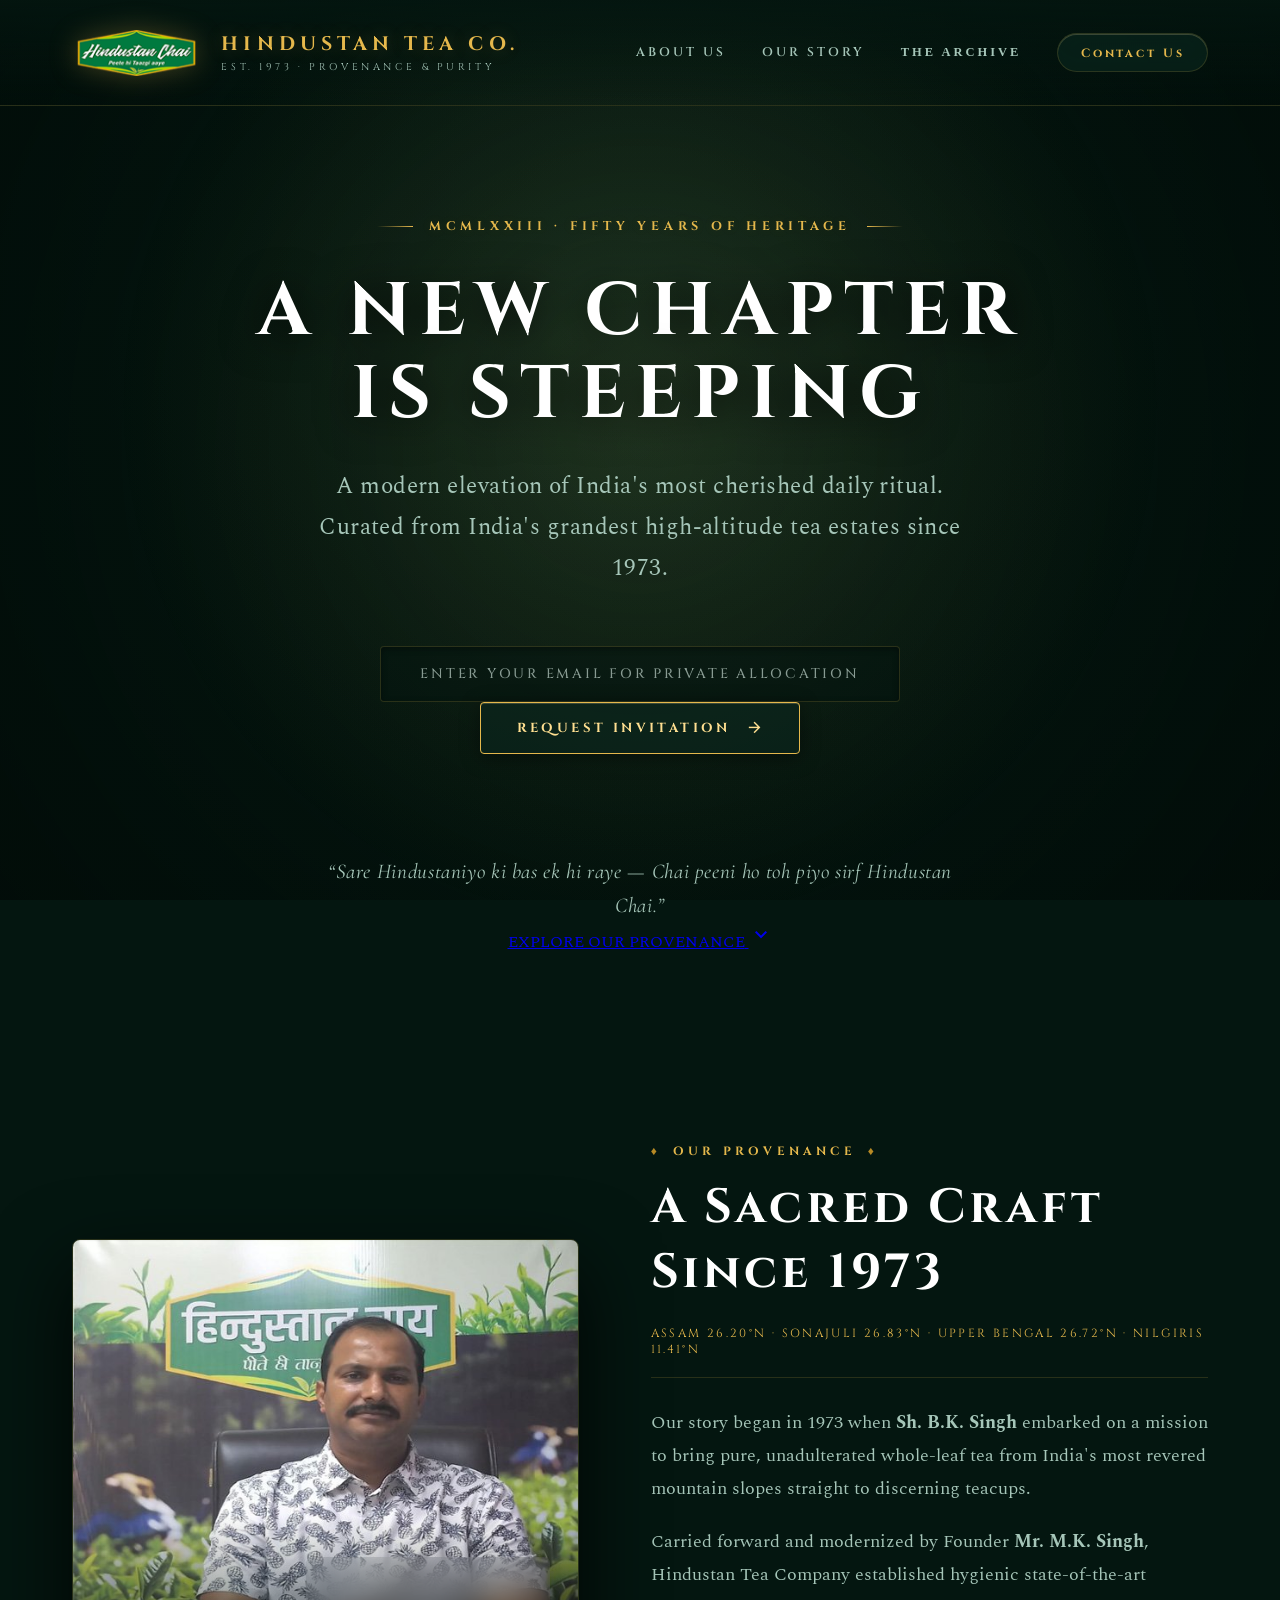
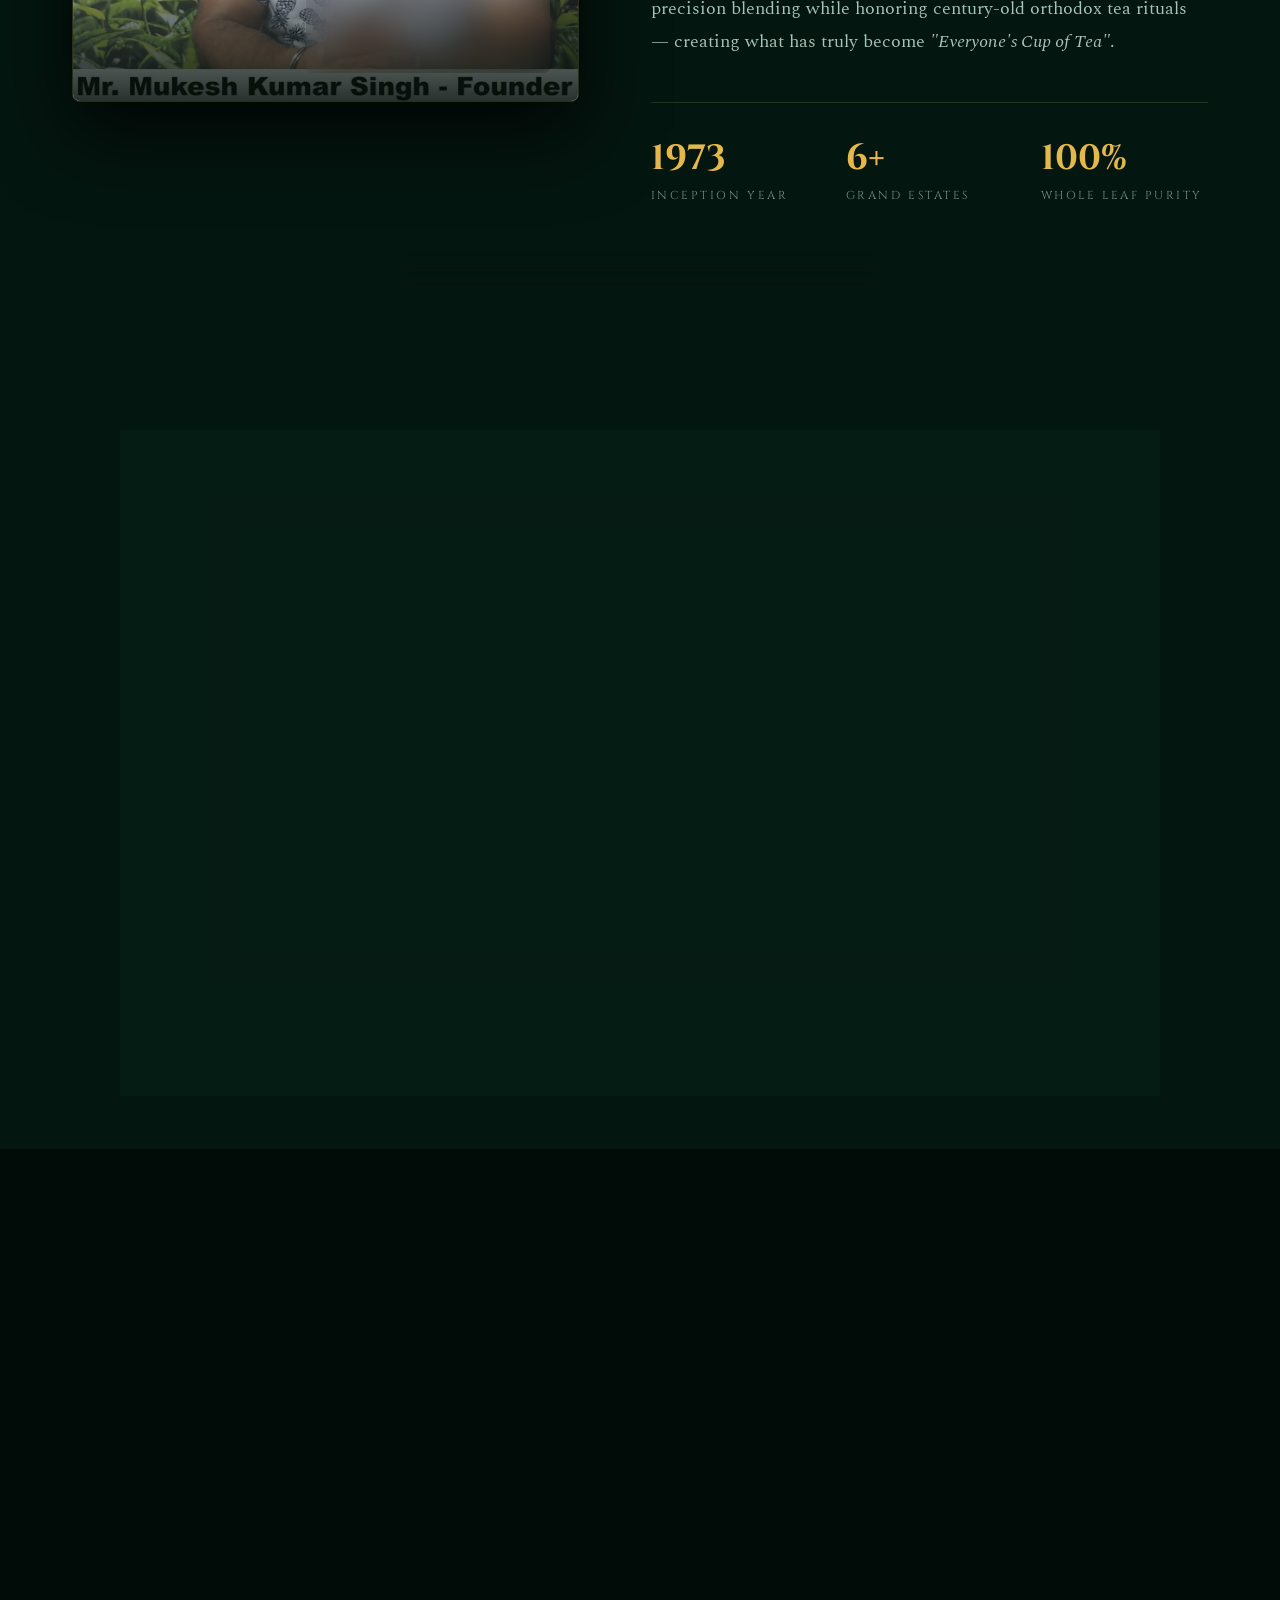
==== commit f321fde9: "feat: add info@hindustantea.com alongside hindustanteacompany@gmail.com across all pages and policie" ====
--- a/index.html
+++ b/index.html
@@ -395,9 +395,9 @@
           <ul class="footer-nav-links">
             <li class="footer-nav-item"><a href="shipping-policy.html">Shipping Policy</a></li>
             <li class="footer-nav-item"><a href="refund-policy.html">Return & Refund Policy</a></li>
-            <li class="footer-nav-item"><a href="refund-policy.html#cancellation">Cancellation Policy</a></li>
             <li class="footer-nav-item"><a href="tel:+919818554415">+91 98185 54415</a></li>
-            <li class="footer-nav-item"><a href="mailto:hindustanteacompany@gmail.com">Email Support</a></li>
+            <li class="footer-nav-item"><a href="mailto:info@hindustantea.com">info@hindustantea.com</a></li>
+            <li class="footer-nav-item"><a href="mailto:hindustanteacompany@gmail.com">hindustanteacompany@gmail.com</a></li>
           </ul>
         </div>
 
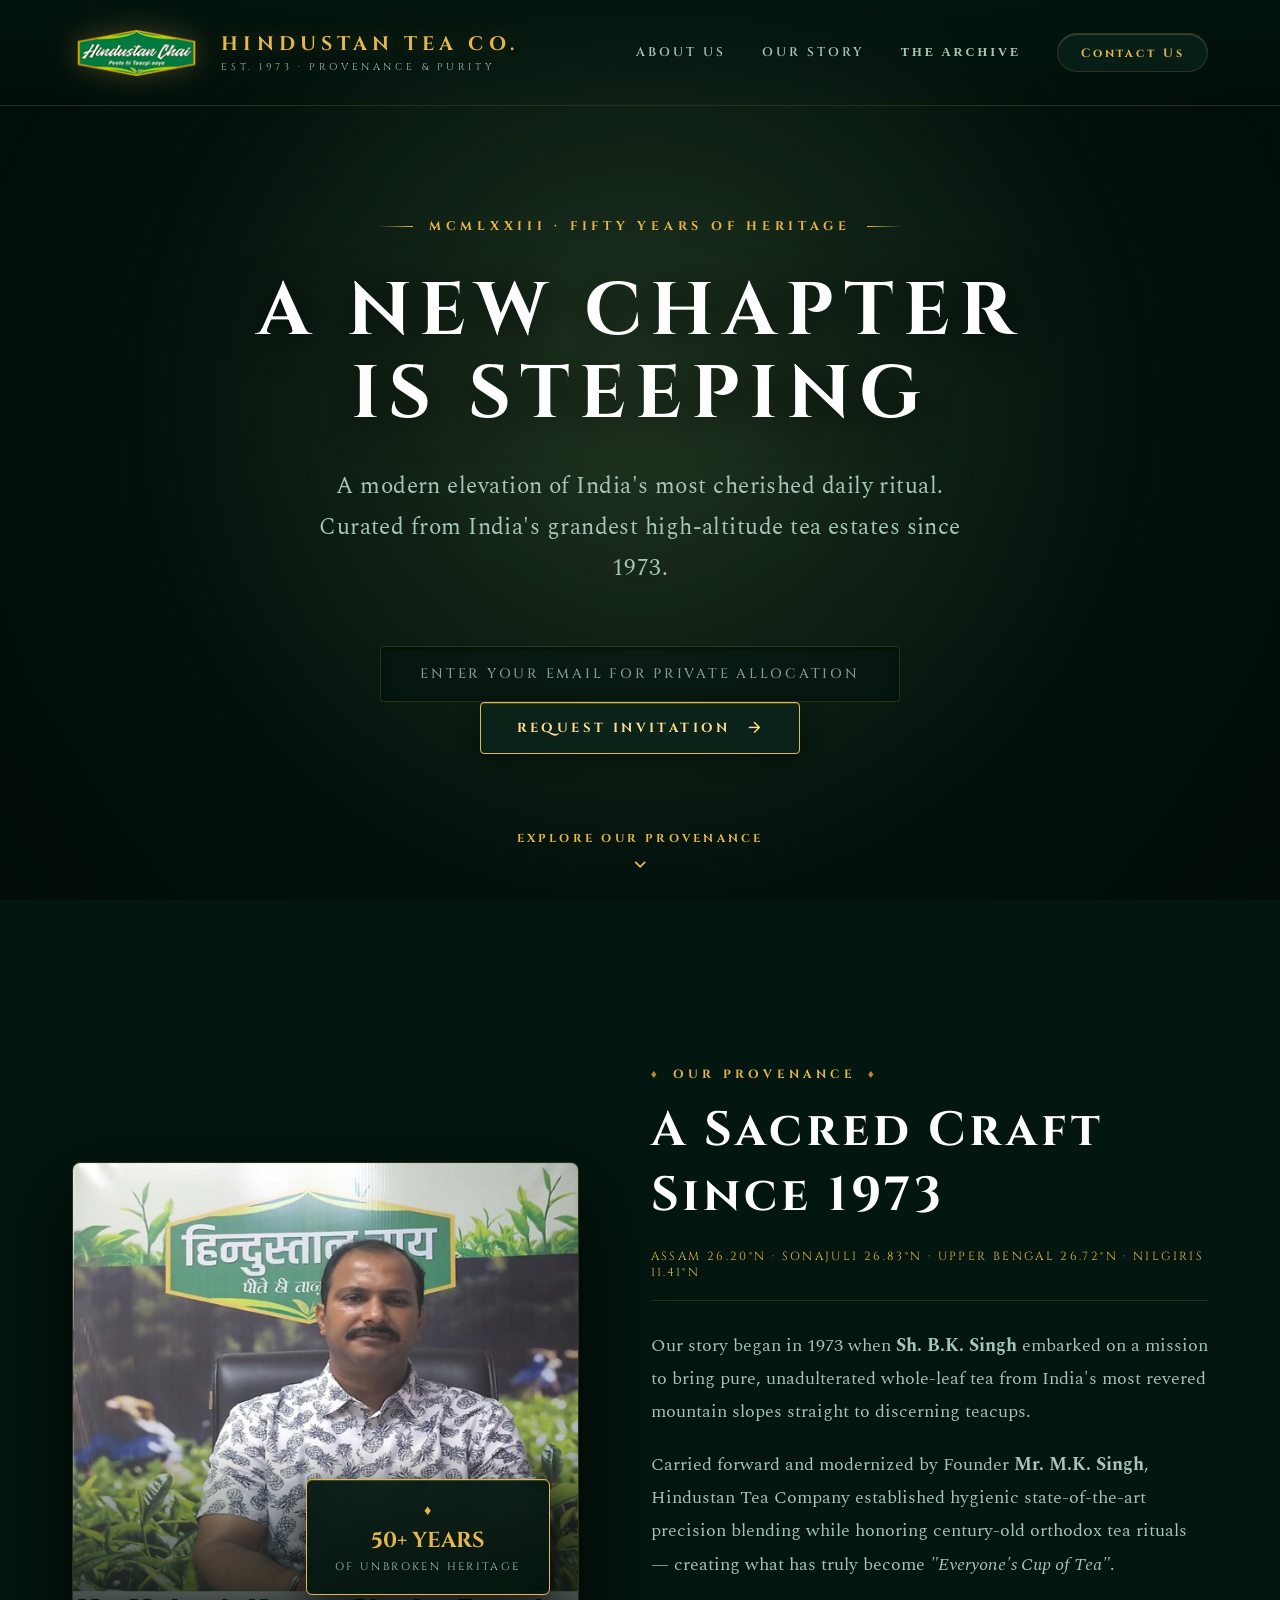
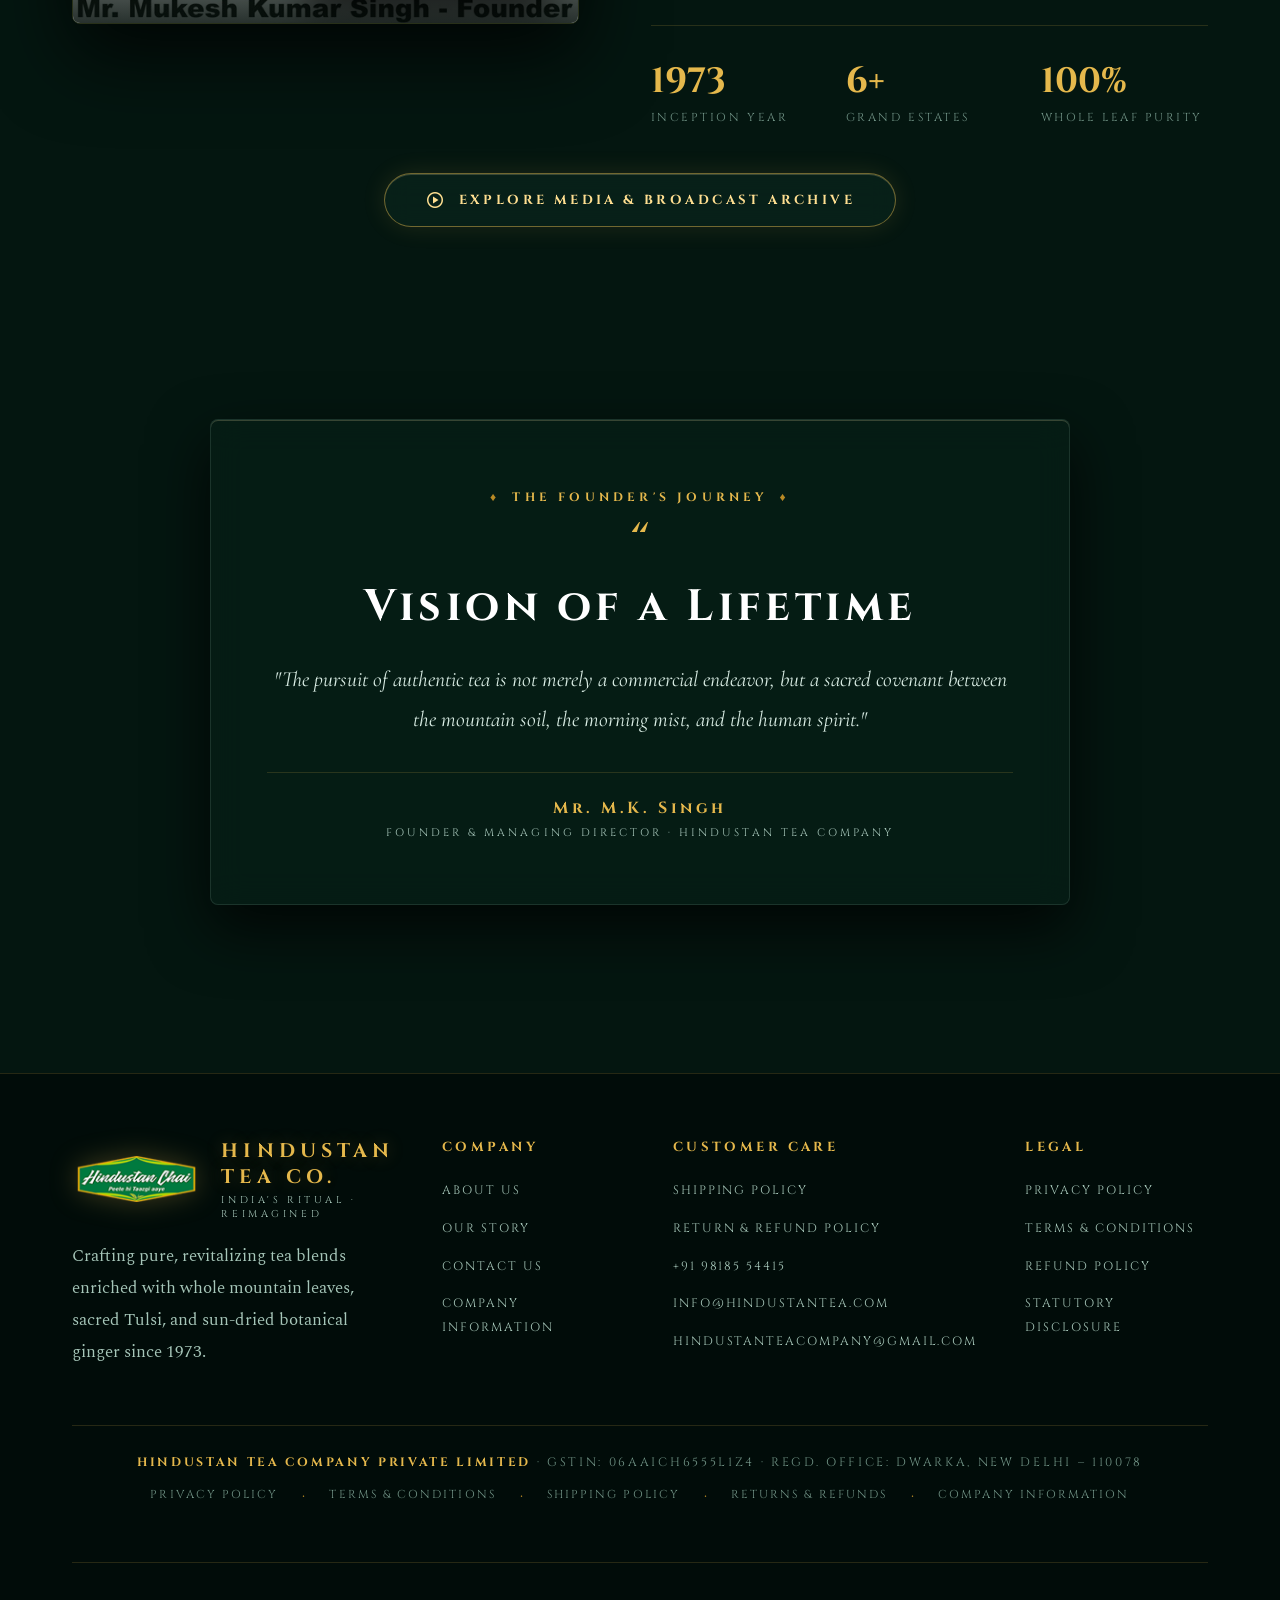
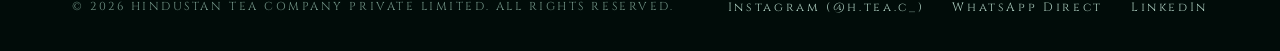
==== commit 7cbdc4fa: "fix: remove unstyled hero tagline and style provenance scroll indicator in imperial gold without def" ====
--- a/index.html
+++ b/index.html
@@ -95,15 +95,10 @@
           <p class="success-sub">Our concierge will deliver exclusive tasting allocation notes directly to your inbox.</p>
         </div>
 
-        <!-- Tagline Quote -->
-        <blockquote class="hero-tagline fade-in-up delay-5">
-          “Sare Hindustaniyo ki bas ek hi raye — Chai peeni ho toh piyo sirf Hindustan Chai.”
-        </blockquote>
-
         <!-- Provenance Scroll Hint -->
-        <a href="#about-us" class="scroll-cue fade-in-up delay-5" aria-label="Scroll down to explore our provenance">
-          <span class="scroll-label">EXPLORE OUR PROVENANCE</span>
-          <span class="material-symbols-outlined scroll-arrow" aria-hidden="true">expand_more</span>
+        <a href="#about-us" class="scroll-indicator fade-in-up delay-5" aria-label="Scroll down to explore our provenance">
+          <span>EXPLORE OUR PROVENANCE</span>
+          <span class="material-symbols-outlined" aria-hidden="true">expand_more</span>
         </a>
 
       </div>
--- a/style.css
+++ b/style.css
@@ -546,39 +546,35 @@
   to { opacity: 1; transform: translateY(0) scale(1); }
 }
 
-.hero-tagline {
-  margin-top: 4.5rem;
-  font-family: var(--font-serif);
-  font-size: 1.32rem;
-  font-style: italic;
-  color: var(--color-sage-muted);
-  letter-spacing: 0.03em;
-  line-height: 1.6;
-  max-width: 640px;
-}
-
-.scroll-indicator {
-  margin-top: 2.5rem;
+.scroll-indicator,
+.scroll-indicator:visited {
+  margin-top: 3rem;
   display: inline-flex;
   flex-direction: column;
   align-items: center;
-  gap: 0.6rem;
-  color: var(--color-gold-primary);
-  text-decoration: none;
-  font-family: var(--font-display);
-  font-size: 0.68rem;
-  letter-spacing: 0.3em;
-  text-transform: uppercase;
-  opacity: 0.8;
-  transition: var(--transition-normal);
-}
-
-.scroll-indicator:hover {
+  gap: 0.5rem;
+  color: var(--color-gold-primary) !important;
+  text-decoration: none !important;
+  font-family: var(--font-display);
+  font-size: 0.72rem;
+  font-weight: 700;
+  letter-spacing: 0.28em;
+  text-transform: uppercase;
+  opacity: 0.9;
+  transition: all var(--transition-normal);
+}
+
+.scroll-indicator:hover,
+.scroll-indicator:focus-visible {
   opacity: 1;
-  color: var(--color-gold-bright);
+  color: var(--color-gold-bright) !important;
+  text-shadow: 0 0 16px var(--color-gold-glow);
+  transform: translateY(2px);
 }
 
 .scroll-indicator .material-symbols-outlined {
+  font-size: 1.4rem;
+  color: var(--color-gold-primary);
   animation: floatDown 2.4s infinite var(--ease-smooth);
 }
 
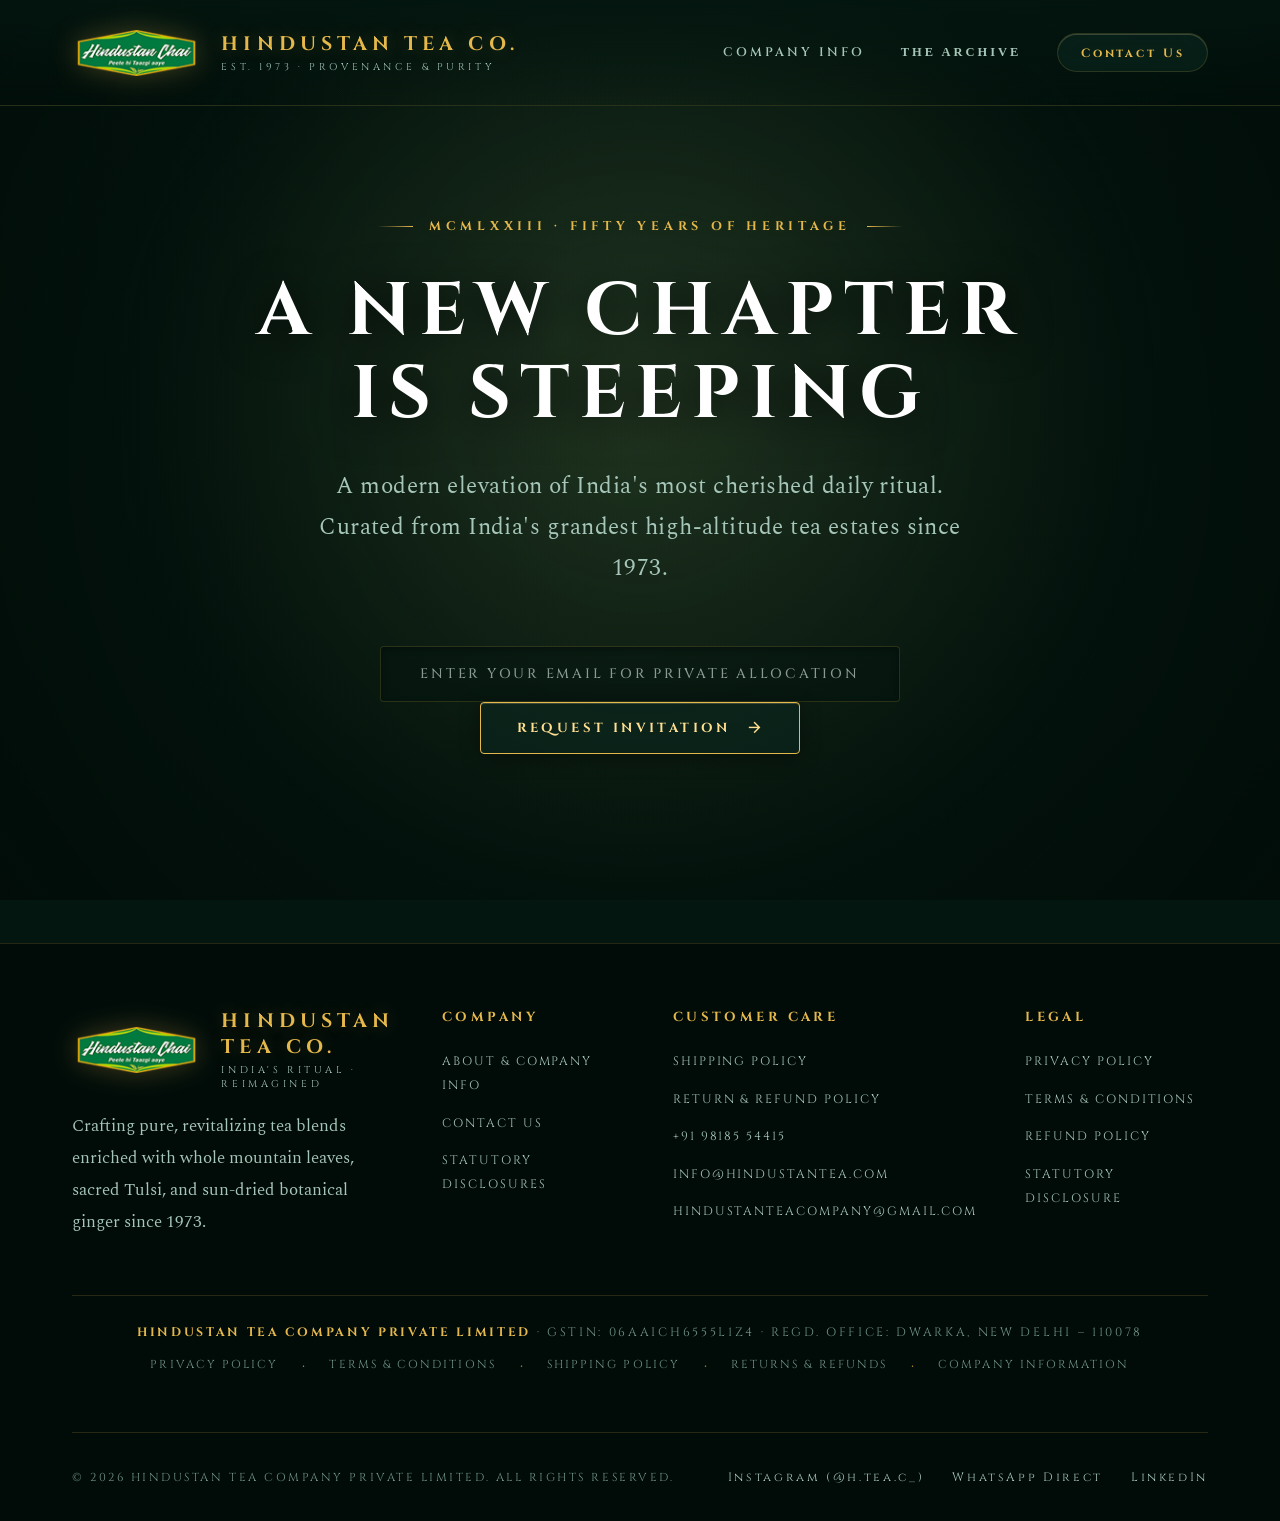
==== commit 456a4cad: "feat: hide Our Provenance section and update navigation to keep homepage focused strictly on request" ====
--- a/index.html
+++ b/index.html
@@ -38,8 +38,7 @@
       </div>
     </a>
     <nav class="nav-menu" aria-label="Primary navigation">
-      <a href="#about-us" class="nav-link">About Us</a>
-      <a href="#founder-story" class="nav-link">Our Story</a>
+      <a href="company-info.html" class="nav-link">Company Info</a>
       <button type="button" class="nav-link" id="nav-media-btn" style="background: none; border: none; cursor: pointer; font-family: inherit;">The Archive</button>
       <a href="#contact" class="nav-cta">Contact Us</a>
     </nav>
@@ -95,8 +94,8 @@
           <p class="success-sub">Our concierge will deliver exclusive tasting allocation notes directly to your inbox.</p>
         </div>
 
-        <!-- Provenance Scroll Hint -->
-        <a href="#about-us" class="scroll-indicator fade-in-up delay-5" aria-label="Scroll down to explore our provenance">
+        <!-- Provenance Scroll Hint (Hidden for now) -->
+        <a href="#about-us" class="scroll-indicator fade-in-up delay-5" aria-label="Scroll down to explore our provenance" style="display: none;">
           <span>EXPLORE OUR PROVENANCE</span>
           <span class="material-symbols-outlined" aria-hidden="true">expand_more</span>
         </a>
@@ -105,9 +104,9 @@
     </section>
 
     <!-- =========================================================
-         OUR PROVENANCE (ABOUT US - 1973 LEGACY STORY)
+         OUR PROVENANCE (ABOUT US - 1973 LEGACY STORY - Hidden for now)
          ========================================================= -->
-    <section class="section-wrapper" id="about-us" aria-label="Our Story and Heritage">
+    <section class="section-wrapper" id="about-us" aria-label="Our Story and Heritage" style="display: none;">
       <div class="legacy-split">
 
         <div class="legacy-img-frame">
@@ -170,9 +169,9 @@
     </section>
 
     <!-- =========================================================
-         THE FOUNDER'S STORY
+         THE FOUNDER'S STORY (Hidden until client provides story text)
          ========================================================= -->
-    <section class="founder-story-section" id="founder-story" aria-label="The Founder's Story">
+    <section class="founder-story-section" id="founder-story" aria-label="The Founder's Story" style="display: none;">
       <div class="founder-card">
         <div class="editorial-eyebrow">
           <span class="diamond-bullet">♦</span>
@@ -377,10 +376,9 @@
         <div class="footer-nav-col">
           <div class="footer-col-title">COMPANY</div>
           <ul class="footer-nav-links">
-            <li class="footer-nav-item"><a href="#about-us">About Us</a></li>
-            <li class="footer-nav-item"><a href="#founder-story">Our Story</a></li>
+            <li class="footer-nav-item"><a href="company-info.html">About & Company Info</a></li>
             <li class="footer-nav-item"><a href="#contact">Contact Us</a></li>
-            <li class="footer-nav-item"><a href="company-info.html">Company Information</a></li>
+            <li class="footer-nav-item"><a href="company-info.html">Statutory Disclosures</a></li>
           </ul>
         </div>
 
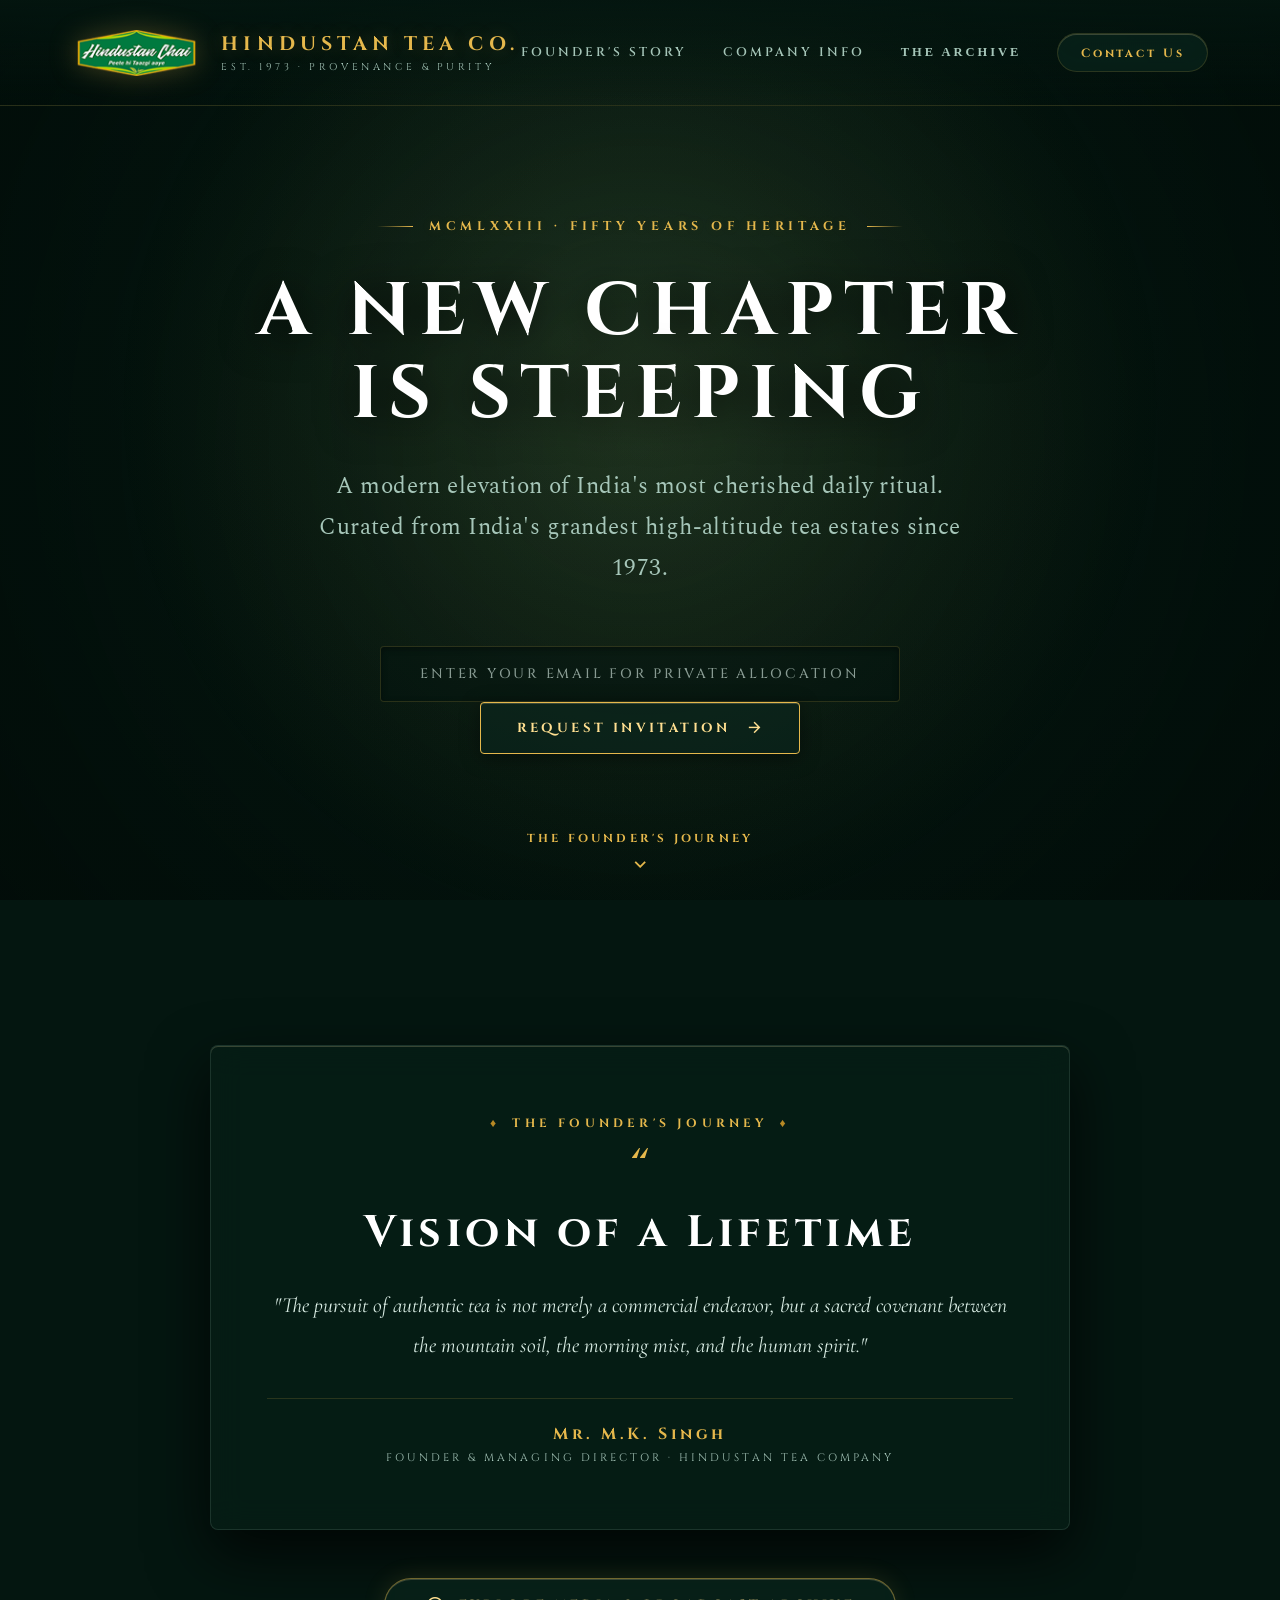
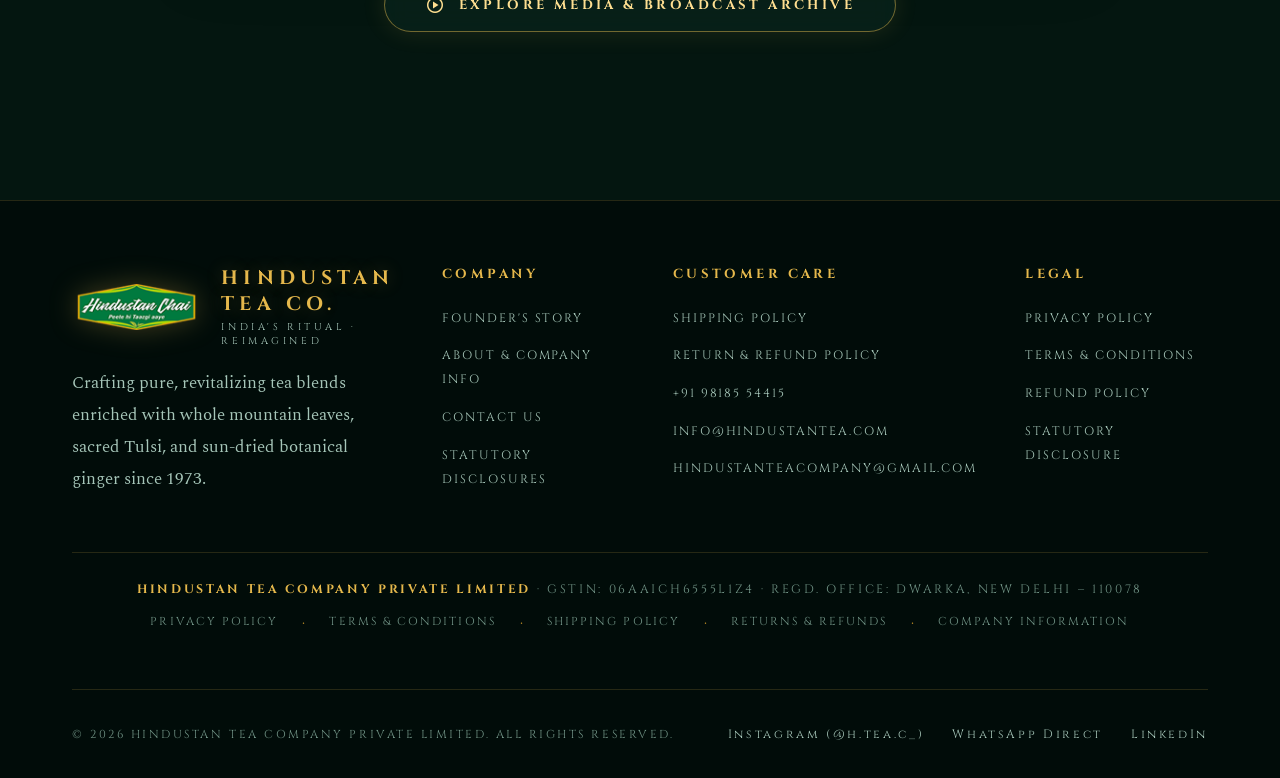
==== commit a149e769: "feat: keep founder card section visible with media archive banner while removing the legacy image an" ====
--- a/index.html
+++ b/index.html
@@ -38,6 +38,7 @@
       </div>
     </a>
     <nav class="nav-menu" aria-label="Primary navigation">
+      <a href="#founder-story" class="nav-link">Founder's Story</a>
       <a href="company-info.html" class="nav-link">Company Info</a>
       <button type="button" class="nav-link" id="nav-media-btn" style="background: none; border: none; cursor: pointer; font-family: inherit;">The Archive</button>
       <a href="#contact" class="nav-cta">Contact Us</a>
@@ -94,9 +95,9 @@
           <p class="success-sub">Our concierge will deliver exclusive tasting allocation notes directly to your inbox.</p>
         </div>
 
-        <!-- Provenance Scroll Hint (Hidden for now) -->
-        <a href="#about-us" class="scroll-indicator fade-in-up delay-5" aria-label="Scroll down to explore our provenance" style="display: none;">
-          <span>EXPLORE OUR PROVENANCE</span>
+        <!-- Founder Story Scroll Hint -->
+        <a href="#founder-story" class="scroll-indicator fade-in-up delay-5" aria-label="Scroll down to the founder's story">
+          <span>THE FOUNDER'S JOURNEY</span>
           <span class="material-symbols-outlined" aria-hidden="true">expand_more</span>
         </a>
 
@@ -104,7 +105,7 @@
     </section>
 
     <!-- =========================================================
-         OUR PROVENANCE (ABOUT US - 1973 LEGACY STORY - Hidden for now)
+         OUR PROVENANCE (Image and section beside it - Hidden)
          ========================================================= -->
     <section class="section-wrapper" id="about-us" aria-label="Our Story and Heritage" style="display: none;">
       <div class="legacy-split">
@@ -158,20 +159,12 @@
         </div>
 
       </div>
-
-      <!-- Separate Clickable Media Archive Banner -->
-      <div class="media-cta-banner">
-        <button type="button" class="media-trigger-button" id="open-media-cta-btn">
-          <span class="material-symbols-outlined" style="font-size: 1.25rem;">play_circle</span>
-          Explore Media & Broadcast Archive
-        </button>
-      </div>
     </section>
 
     <!-- =========================================================
-         THE FOUNDER'S STORY (Hidden until client provides story text)
+         THE FOUNDER'S STORY
          ========================================================= -->
-    <section class="founder-story-section" id="founder-story" aria-label="The Founder's Story" style="display: none;">
+    <section class="founder-story-section" id="founder-story" aria-label="The Founder's Story">
       <div class="founder-card">
         <div class="editorial-eyebrow">
           <span class="diamond-bullet">♦</span>
@@ -187,6 +180,14 @@
           <span class="founder-name">Mr. M.K. Singh</span>
           <span class="founder-title">Founder & Managing Director · Hindustan Tea Company</span>
         </div>
+      </div>
+
+      <!-- Separate Clickable Media Archive Banner -->
+      <div class="media-cta-banner">
+        <button type="button" class="media-trigger-button" id="open-media-cta-btn">
+          <span class="material-symbols-outlined" style="font-size: 1.25rem;">play_circle</span>
+          Explore Media & Broadcast Archive
+        </button>
       </div>
     </section>
 
@@ -376,6 +377,7 @@
         <div class="footer-nav-col">
           <div class="footer-col-title">COMPANY</div>
           <ul class="footer-nav-links">
+            <li class="footer-nav-item"><a href="#founder-story">Founder's Story</a></li>
             <li class="footer-nav-item"><a href="company-info.html">About & Company Info</a></li>
             <li class="footer-nav-item"><a href="#contact">Contact Us</a></li>
             <li class="footer-nav-item"><a href="company-info.html">Statutory Disclosures</a></li>
